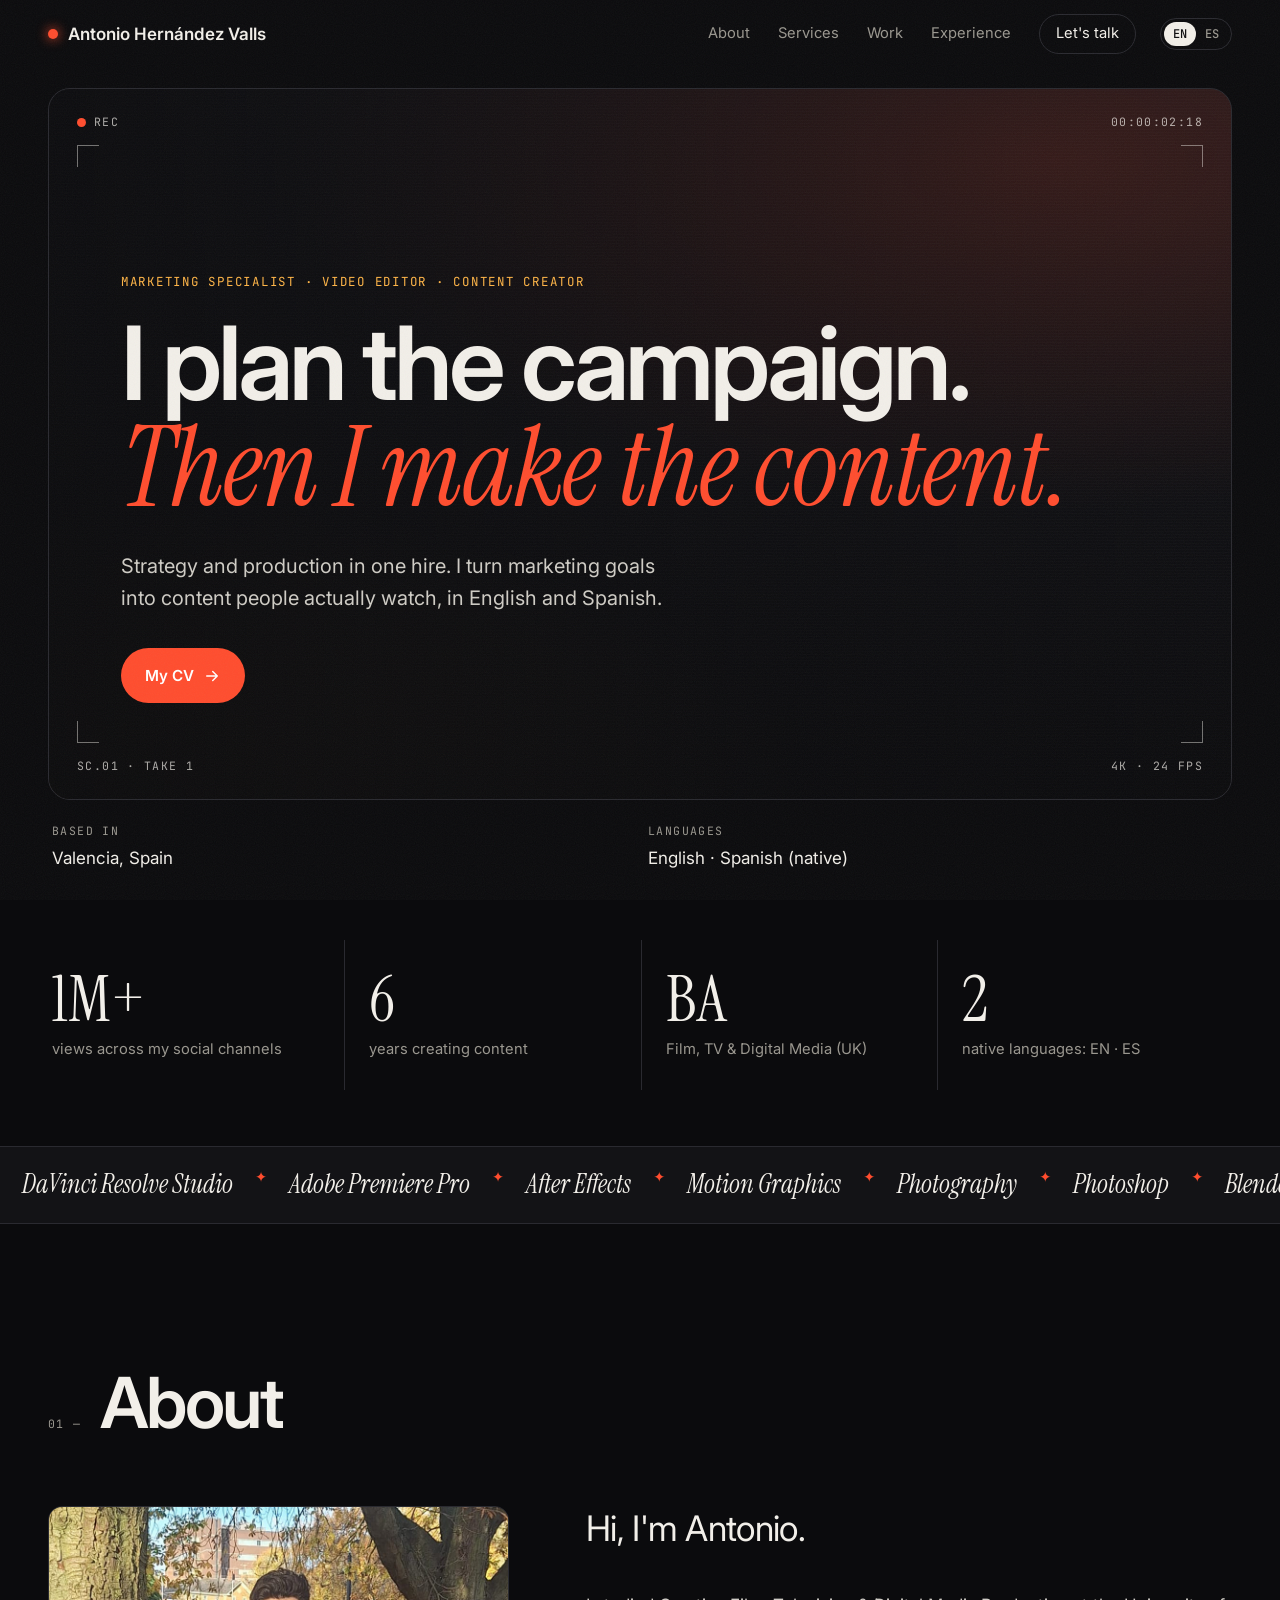
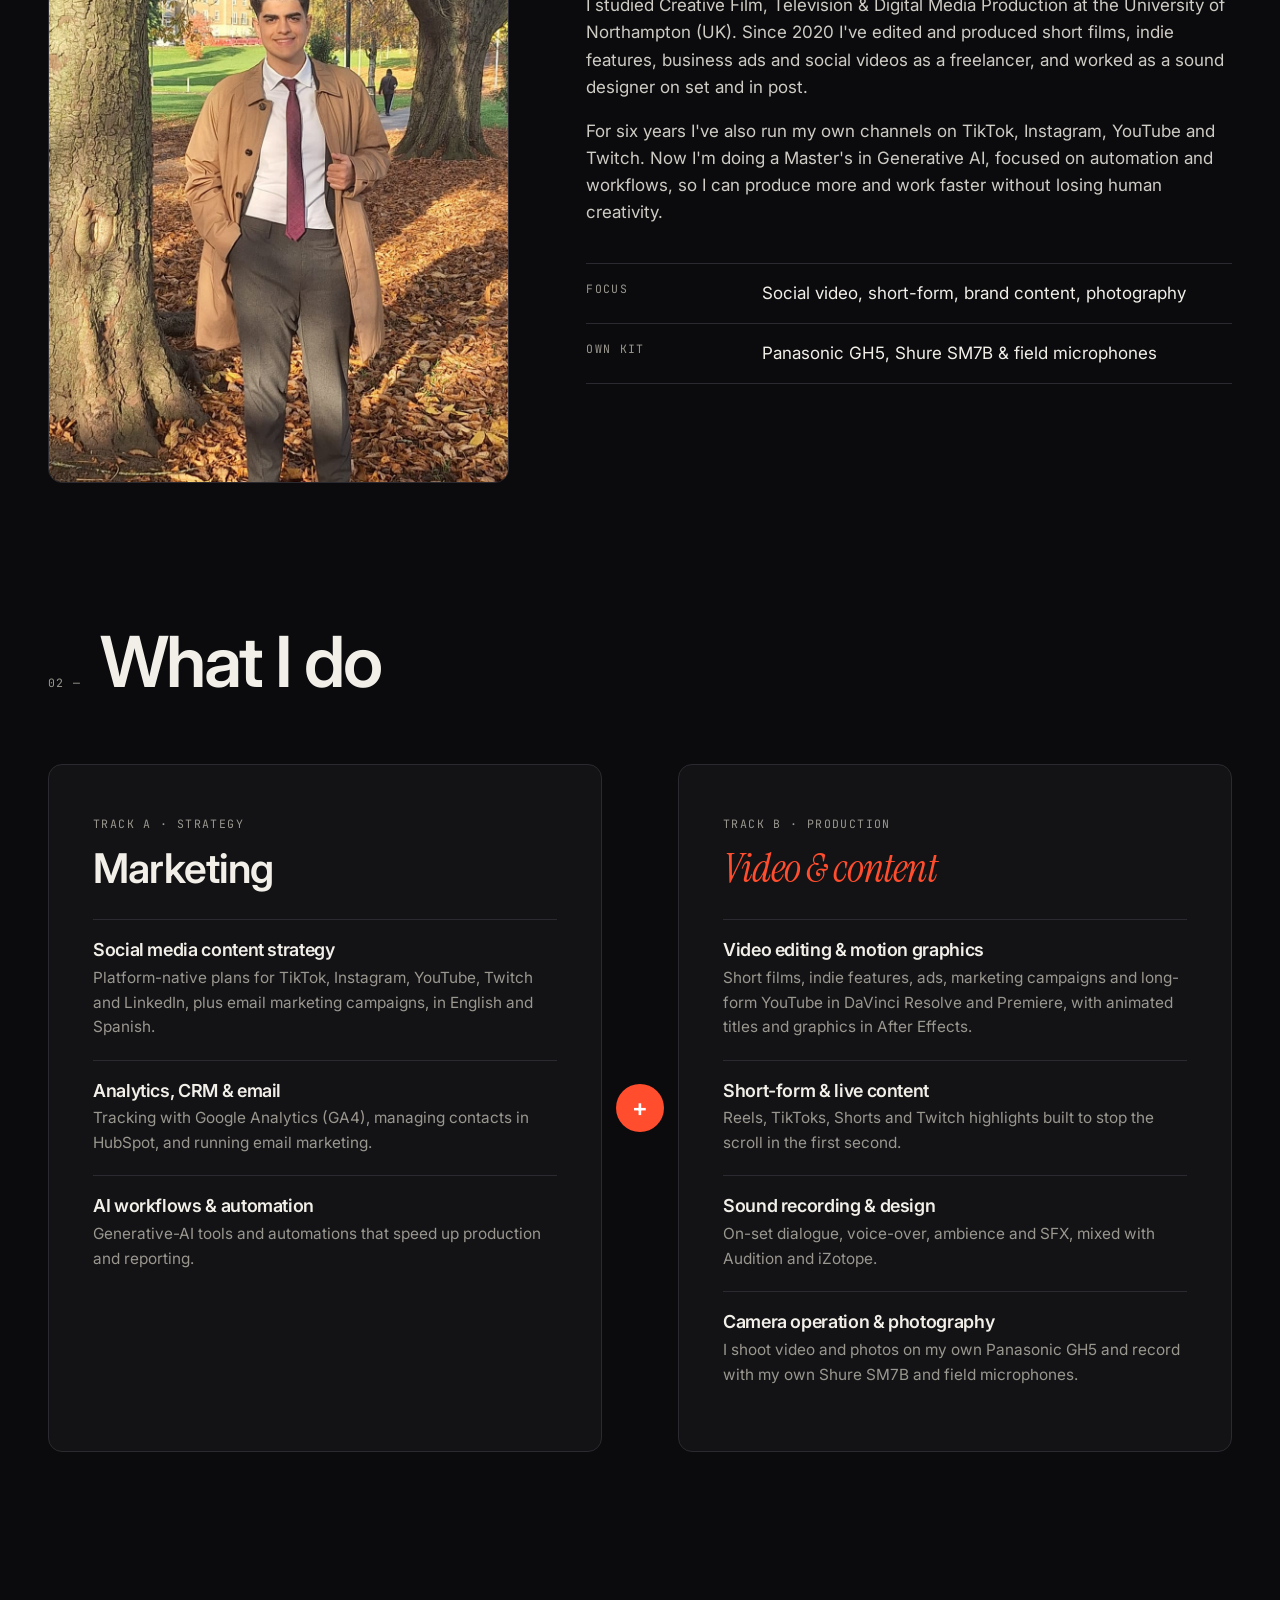
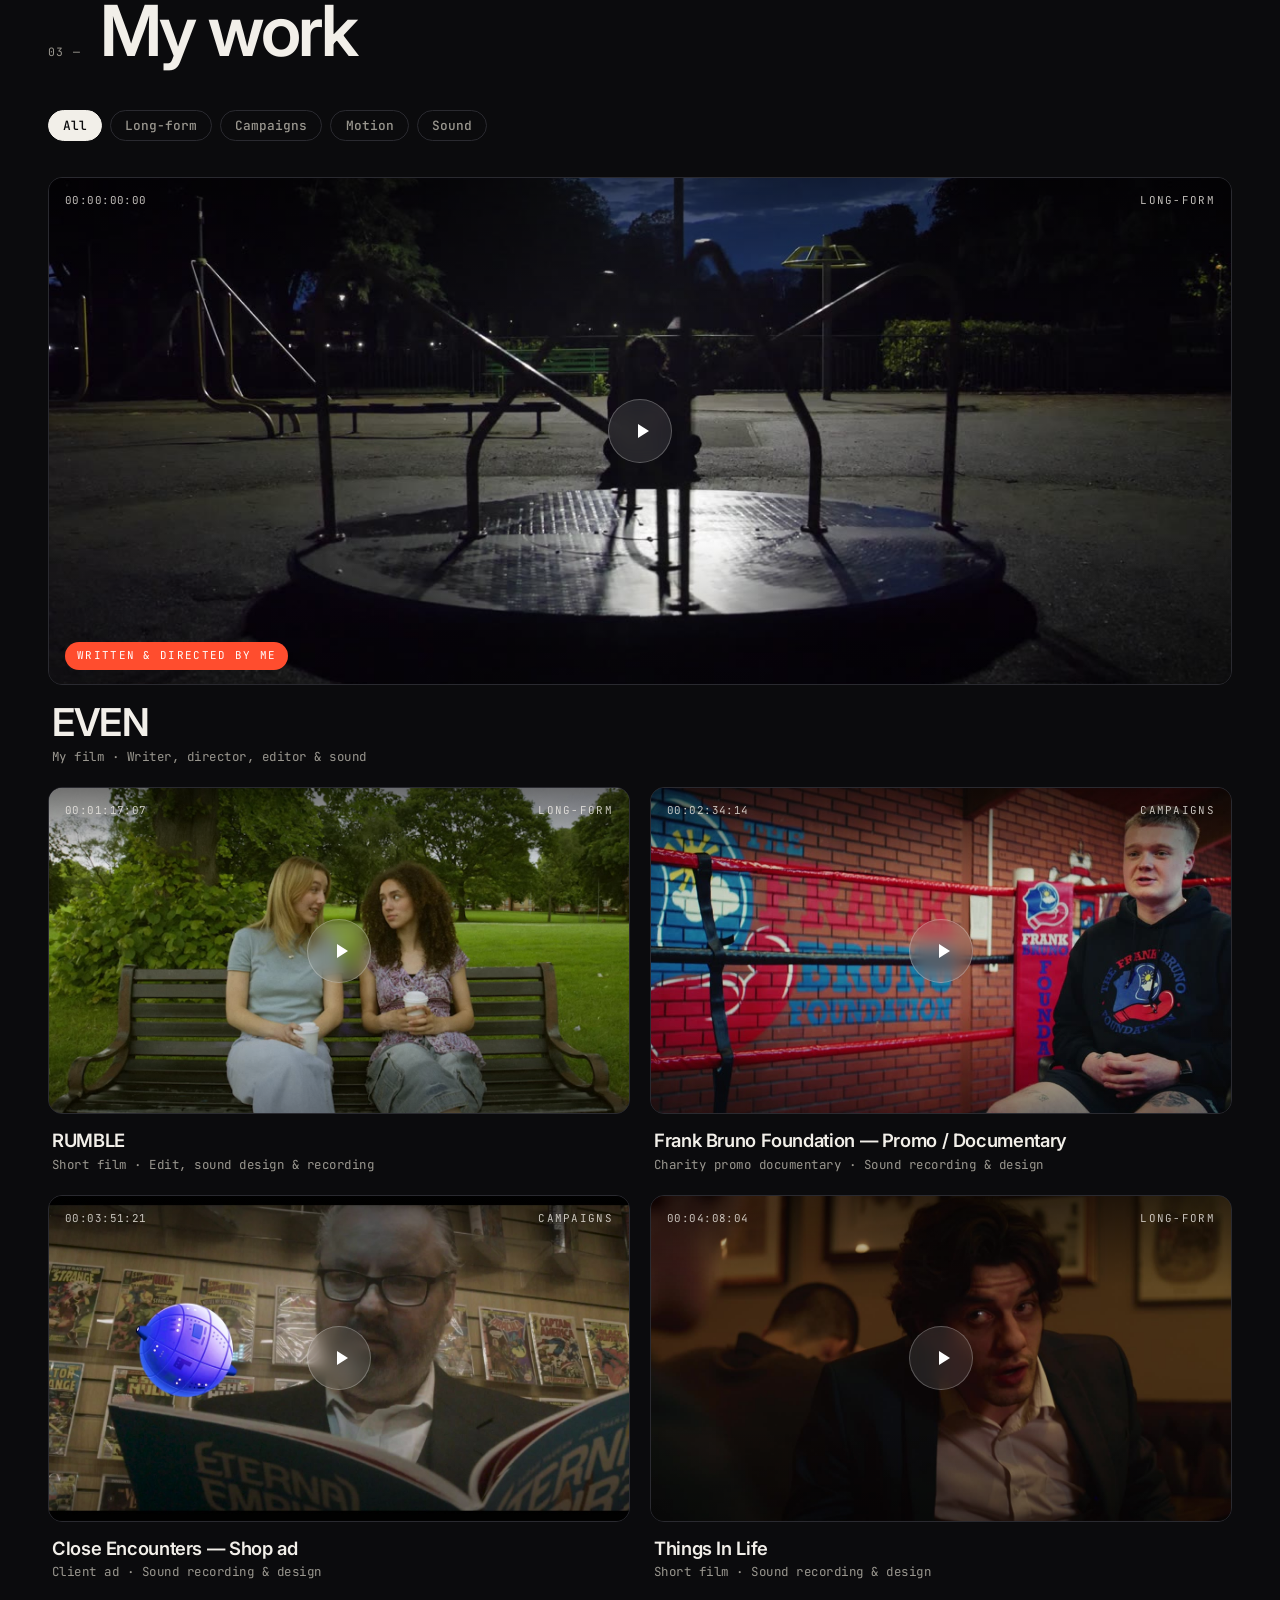
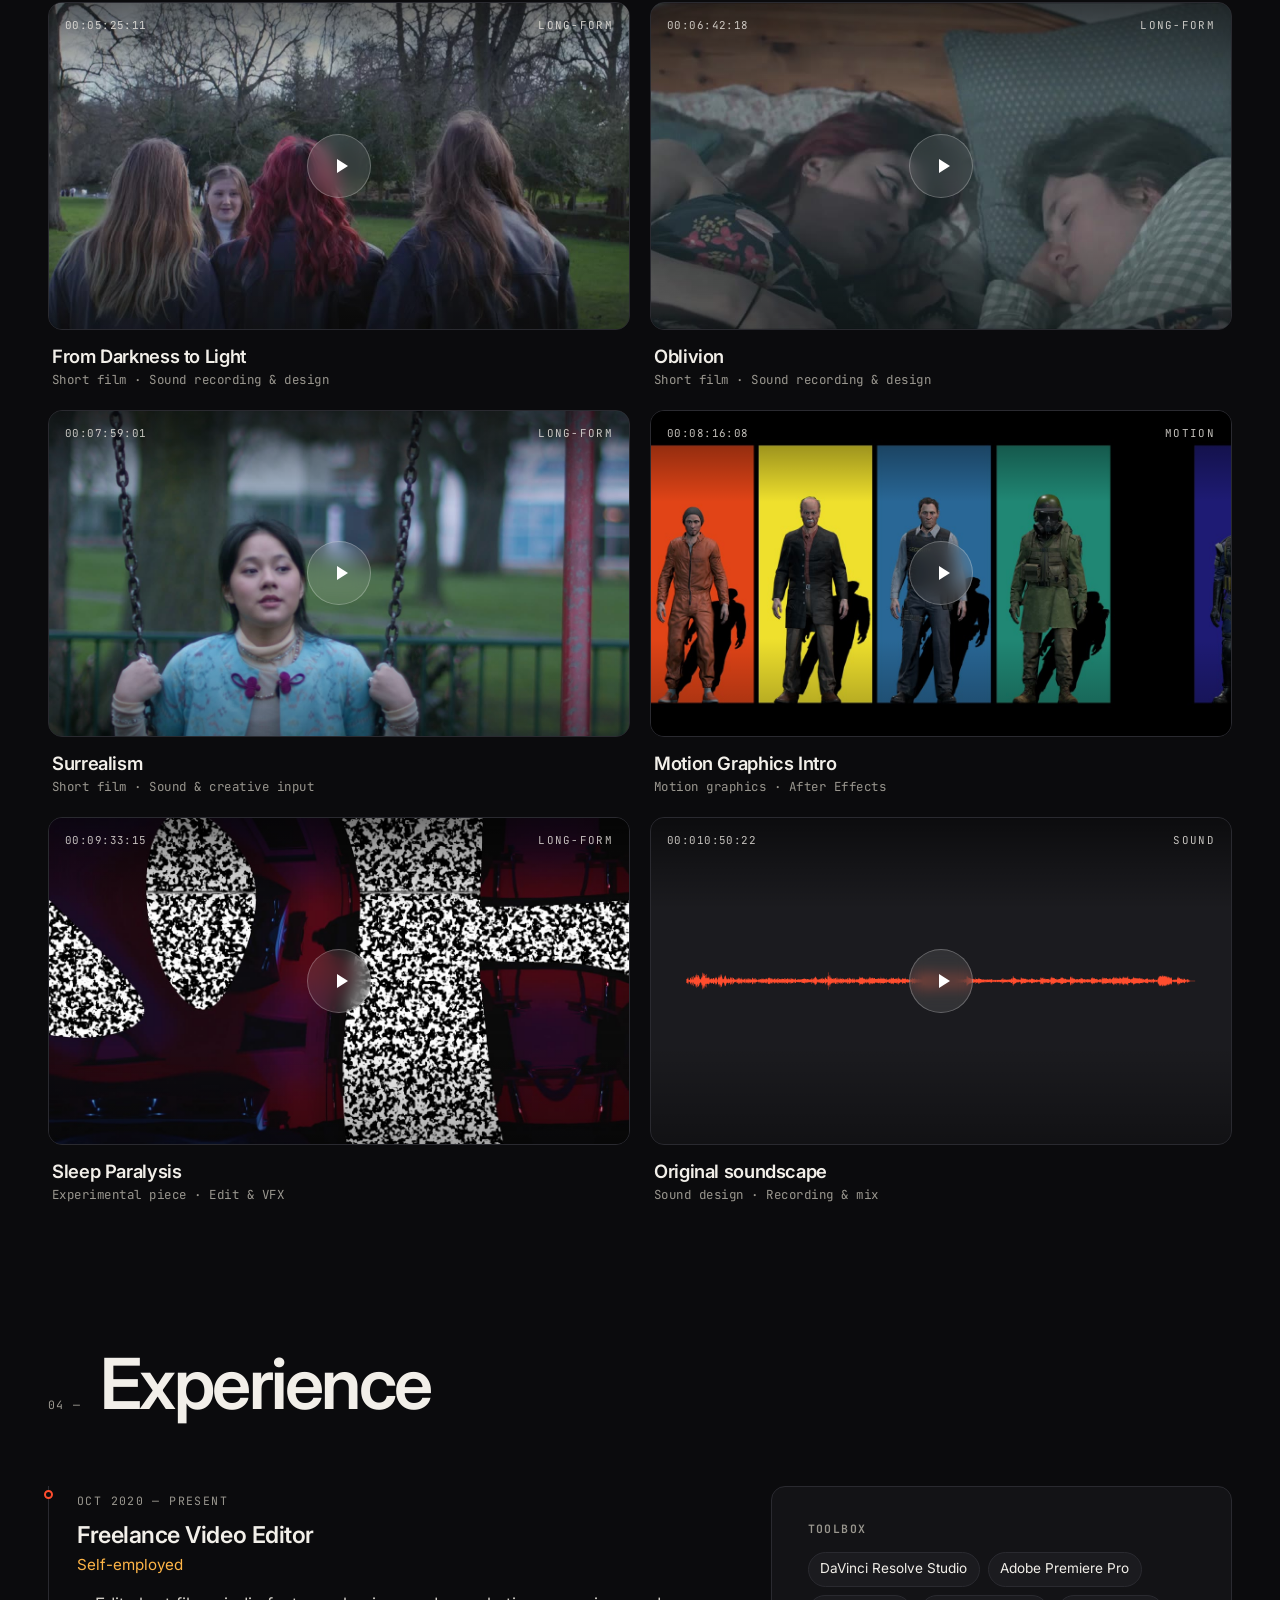
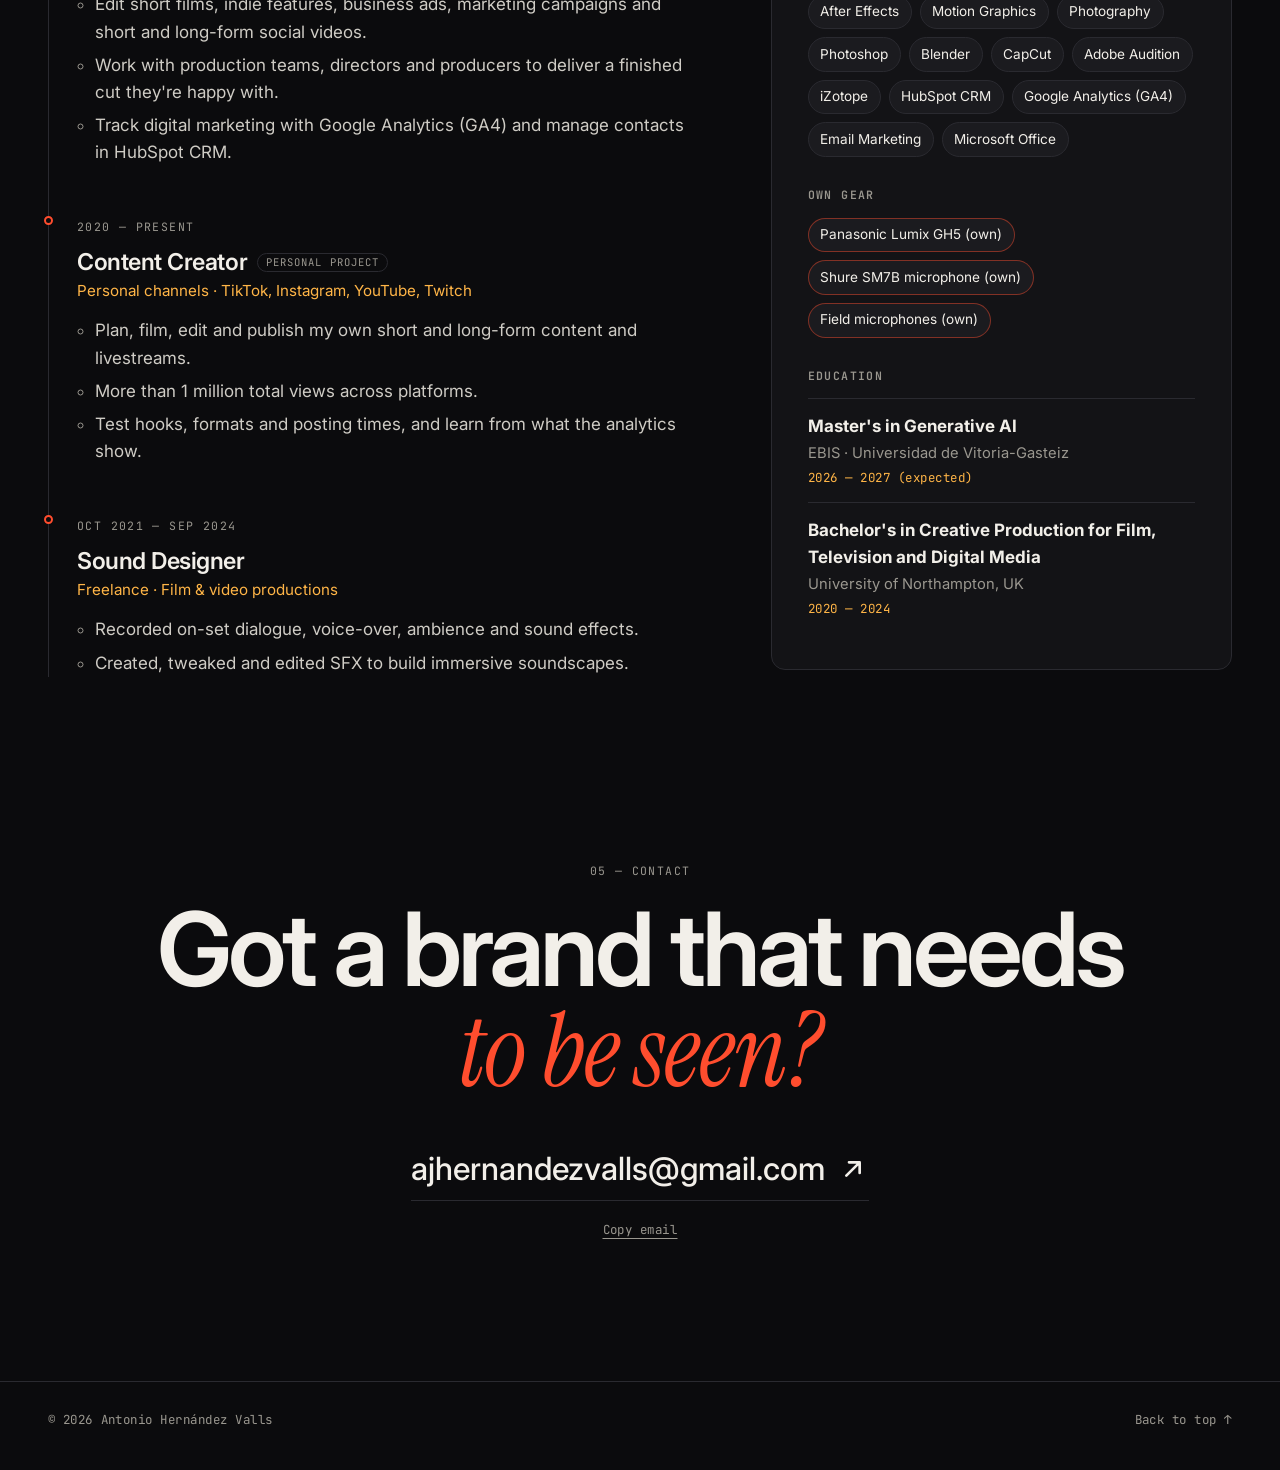
==== index.html @ 8b62f02b "Rename work section heading to My work / Mis trabajos Co-Authored-By: Claude Opus 5.5 <noreply@anthr" ====
<!doctype html>
<html lang="en">
<head>
  <meta charset="utf-8">
  <meta name="viewport" content="width=device-width, initial-scale=1">
  <title>Antonio Hernández Valls · Marketing & Video Editor</title>
  <meta name="description" content="Marketing specialist and video editor. Strategy, editing, photography and content creation in English and Spanish.">
  <meta property="og:title" content="Antonio Hernández Valls · Marketing & Video Editor">
  <meta property="og:description" content="Marketing specialist and video editor. Strategy, editing, photography and content creation in English and Spanish.">
  <meta property="og:type" content="website">
  <meta property="og:url" content="https://aj-marketing.github.io/">
  <meta property="og:image" content="https://aj-marketing.github.io/assets/img/og.jpg">
  <meta property="og:image:width" content="1200">
  <meta property="og:image:height" content="630">
  <meta property="og:site_name" content="Antonio Hernández Valls">
  <meta name="twitter:card" content="summary_large_image">
  <link rel="canonical" href="https://aj-marketing.github.io/">
  <link rel="preconnect" href="https://fonts.googleapis.com">
  <link rel="preconnect" href="https://fonts.gstatic.com" crossorigin>
  <link href="https://fonts.googleapis.com/css2?family=Instrument+Serif:ital@0;1&family=Inter:wght@400;500;600;700&family=JetBrains+Mono:wght@400;500&display=swap" rel="stylesheet">
  <link rel="stylesheet" href="css/style.css?v=27">
  <link rel="icon" href="data:image/svg+xml,<svg xmlns='http://www.w3.org/2000/svg' viewBox='0 0 32 32'><rect width='32' height='32' rx='6' fill='%230b0b0d'/><circle cx='16' cy='16' r='6' fill='%23ff4d2e'/></svg>">
</head>
<body>
  <a class="skip" href="#main" data-i18n="skip">Skip to content</a>

  <!-- NAV -->
  <header class="nav" id="nav">
    <div class="nav__inner">
      <a href="#top" class="brand" aria-label="Home">
        <span class="brand__dot" aria-hidden="true"></span>
        <span class="brand__name" data-config="name">Antonio Hernández Valls</span>
      </a>
      <nav class="nav__links" id="navLinks" aria-label="Main">
        <a href="#about" data-i18n="nav.about">About</a>
        <a href="#services" data-i18n="nav.services">Services</a>
        <a href="#work" data-i18n="nav.work">Work</a>
        <a href="#experience" data-i18n="nav.experience">Experience</a>
        <a href="#contact" class="nav__cta" data-i18n="nav.contact">Let's talk</a>
      </nav>
      <div class="lang" role="group" aria-label="Language">
        <button type="button" data-lang="en" aria-pressed="true">EN</button>
        <button type="button" data-lang="es" aria-pressed="false">ES</button>
      </div>
      <button class="nav__toggle" id="navToggle" aria-expanded="false" aria-controls="navLinks">
        <span></span><span></span><span class="sr" data-i18n="nav.menu">Menu</span>
      </button>
    </div>
  </header>

  <main id="main">
    <!-- HERO -->
    <section class="hero" id="top">
      <div class="hero__frame">
        <video class="hero__bg" id="heroBg" muted loop playsinline preload="none" aria-hidden="true"></video>
        <div class="hud hud--tl"><span class="rec" aria-hidden="true"></span>REC</div>
        <div class="hud hud--tr mono" id="timecode" aria-hidden="true">00:00:00:00</div>
        <div class="hud hud--bl mono" data-i18n="hero.hud">SC.01 · TAKE 1</div>
        <div class="hud hud--br mono">4K · 24 FPS</div>
        <span class="corner c1"></span><span class="corner c2"></span><span class="corner c3"></span><span class="corner c4"></span>

        <div class="hero__content">
          <p class="eyebrow" data-i18n="hero.eyebrow">Marketing specialist · Video editor · Content creator</p>
          <h1 class="hero__title">
            <span class="line" data-i18n="hero.title1">I plan the campaign.</span>
            <span class="line line--serif" data-i18n="hero.title2">Then I make the content.</span>
          </h1>
          <p class="hero__lead" data-i18n="hero.lead">Strategy and production in one hire. I turn marketing goals into content people actually watch, in English and Spanish.</p>
          <div class="hero__actions">
            <button class="btn btn--primary" type="button" id="playReel">
              <svg viewBox="0 0 24 24" aria-hidden="true"><path d="M8 5v14l11-7z"/></svg>
              <span data-i18n="hero.reel">Watch showreel</span>
            </button>
            <a class="btn btn--ghost" id="cvLink" href="cv.html">
              <span data-i18n="hero.cv">My CV</span>
              <svg viewBox="0 0 24 24" aria-hidden="true"><path d="M5 12h14m0 0l-6-6m6 6l-6 6" fill="none" stroke="currentColor" stroke-width="2" stroke-linecap="round" stroke-linejoin="round"/></svg>
            </a>
          </div>
        </div>
      </div>
      <div class="hero__meta">
        <div><span class="mono label" data-i18n="hero.based">Based in</span><span data-config="location">Valencia, Spain</span></div>
        <div><span class="mono label" data-i18n="hero.languages">Languages</span><span data-i18n="hero.languagesVal">English · Spanish</span></div>
      </div>
    </section>

    <!-- STATS -->
    <section class="stats" aria-label="Highlights">
      <div class="stat reveal"><span class="stat__n">1M+</span><span class="stat__l" data-i18n="stats.views">views across my social channels</span></div>
      <div class="stat reveal"><span class="stat__n">6</span><span class="stat__l" data-i18n="stats.years">years creating content</span></div>
      <div class="stat reveal"><span class="stat__n">BA</span><span class="stat__l" data-i18n="stats.degree">Film, TV &amp; Digital Media (UK)</span></div>
      <div class="stat reveal"><span class="stat__n">2</span><span class="stat__l" data-i18n="stats.langs">native languages: EN · ES</span></div>
    </section>

    <!-- TOOLS MARQUEE -->
    <div class="marquee" aria-label="Tools">
      <div class="marquee__track" id="marquee"></div>
    </div>

    <!-- ABOUT -->
    <section class="section about" id="about">
      <div class="section__head">
        <span class="mono label">01 —</span>
        <h2 data-i18n="about.title">About</h2>
      </div>
      <div class="about__grid">
        <figure class="about__photo reveal" id="photo">
          <div class="photo-ph"><span class="mono" data-i18n="about.photo">Your photo here</span></div>
        </figure>
        <div class="about__text reveal">
          <p class="big" data-i18n-html="about.big">Hi, I'm Antonio.</p>
          <p data-i18n="about.p1">I studied Creative Film, Television &amp; Digital Media Production at the University of Northampton (UK). Since 2020 I've edited and produced short films, indie features, business ads and social videos as a freelancer, and worked as a sound designer on set and in post.</p>
          <p data-i18n="about.p2">For six years I've also run my own channels on TikTok, Instagram, YouTube and Twitch. Now I'm doing a Master's in Generative AI, focused on automation and workflows, so I can produce more and work faster without losing human creativity.</p>
          <ul class="facts">
            <li><span class="mono label" data-i18n="about.f1">Focus</span><span data-i18n="about.f1v">Social video, short-form, brand content, photography</span></li>
            <li><span class="mono label" data-i18n="about.f4">Own kit</span><span data-i18n="about.f4v">Panasonic GH5, Shure SM7B &amp; field microphones</span></li>
          </ul>
        </div>
      </div>
    </section>

    <!-- SERVICES -->
    <section class="section services" id="services">
      <div class="section__head">
        <span class="mono label">02 —</span>
        <h2 data-i18n="services.title">What I do</h2>
      </div>
      <div class="tracks">
        <div class="track reveal">
          <div class="track__head">
            <span class="mono label" data-i18n="services.t1label">Track A · Strategy</span>
            <h3 data-i18n="services.t1">Marketing</h3>
          </div>
          <ul class="svc">
            <li><h4 data-i18n="services.s1">Social media content strategy</h4><p data-i18n="services.s1d">Platform-native plans for TikTok, Instagram, YouTube, Twitch and LinkedIn, plus email marketing campaigns, in English and Spanish.</p></li>
            <li><h4 data-i18n="services.s2">Analytics, CRM & email</h4><p data-i18n="services.s2d">Tracking with Google Analytics (GA4), managing contacts in HubSpot, and running email marketing.</p></li>
            <li><h4 data-i18n="services.s3">AI workflows & automation</h4><p data-i18n="services.s3d">Generative-AI tools and automations that speed up production and reporting.</p></li>
          </ul>
        </div>
        <div class="track__join" aria-hidden="true"><span>+</span></div>
        <div class="track reveal">
          <div class="track__head">
            <span class="mono label" data-i18n="services.t2label">Track B · Production</span>
            <h3 data-i18n="services.t2">Video & content</h3>
          </div>
          <ul class="svc">
            <li><h4 data-i18n="services.s4">Video editing & motion graphics</h4><p data-i18n="services.s4d">Short films, indie features, ads, marketing campaigns and long-form YouTube in DaVinci Resolve and Premiere, with animated titles and graphics in After Effects.</p></li>
            <li><h4 data-i18n="services.s5">Short-form & live content</h4><p data-i18n="services.s5d">Reels, TikToks, Shorts and Twitch highlights built to stop the scroll in the first second.</p></li>
            <li><h4 data-i18n="services.s6">Sound recording & design</h4><p data-i18n="services.s6d">On-set dialogue, voice-over, ambience and SFX, mixed with Audition and iZotope.</p></li>
            <li><h4 data-i18n="services.s7">Camera operation & photography</h4><p data-i18n="services.s7d">I shoot video and photos on my own Panasonic GH5 and record with my own Shure SM7B and field microphones.</p></li>
          </ul>
        </div>
      </div>
    </section>

    <!-- WORK -->
    <section class="section work" id="work">
      <div class="section__head">
        <span class="mono label">03 —</span>
        <h2 data-i18n="work.title">My work</h2>
      </div>
      <div class="filters" role="tablist" aria-label="Filter work">
        <button role="tab" aria-selected="true" data-filter="all" data-i18n="work.all">All</button>
        <button role="tab" aria-selected="false" data-filter="long" data-i18n="work.long">Long-form</button>
        <button role="tab" aria-selected="false" data-filter="short" data-i18n="work.short">Short-form</button>
        <button role="tab" aria-selected="false" data-filter="campaign" data-i18n="work.campaign">Campaigns</button>
        <button role="tab" aria-selected="false" data-filter="motion" data-i18n="work.motion">Motion</button>
        <button role="tab" aria-selected="false" data-filter="sound" data-i18n="work.sound">Sound</button>
      </div>
      <div class="grid" id="workGrid"></div>
    </section>

    <!-- EXPERIENCE -->
    <section class="section experience" id="experience">
      <div class="section__head">
        <span class="mono label">04 —</span>
        <h2 data-i18n="exp.title">Experience</h2>
      </div>
      <div class="exp__grid">
        <ol class="timeline" id="timeline"></ol>
        <aside class="toolbox reveal">
          <h3 class="mono label" data-i18n="exp.tools">Toolbox</h3>
          <div class="chips" id="tools"></div>
          <h3 class="mono label" data-i18n="exp.gear">Gear</h3>
          <div class="chips chips--gear" id="gear"></div>
          <h3 class="mono label" data-i18n="exp.education">Education</h3>
          <ul class="edu" id="education"></ul>
        </aside>
      </div>
    </section>

    <!-- CONTACT -->
    <section class="contact" id="contact">
      <p class="mono label" data-i18n="contact.label">05 — Contact</p>
      <h2 class="contact__title">
        <span data-i18n="contact.title1">Got a brand that needs</span>
        <span class="line--serif" data-i18n="contact.title2">to be seen?</span>
      </h2>
      <a class="contact__mail" id="mailLink" href="#"><span data-config="email">ajhernandezvalls@gmail.com</span>
        <svg viewBox="0 0 24 24" aria-hidden="true"><path d="M7 17L17 7M9 7h8v8" fill="none" stroke="currentColor" stroke-width="2" stroke-linecap="round" stroke-linejoin="round"/></svg>
      </a>
      <button class="copy mono" type="button" id="copyMail" data-i18n="contact.copy">Copy email</button>
      <ul class="socials" id="socials"></ul>
    </section>
  </main>

  <footer class="footer">
    <span class="mono">© <span id="year"></span> <span data-config="name">Antonio Hernández Valls</span></span>
    <a class="mono" href="#top" data-i18n="footer.top">Back to top ↑</a>
  </footer>

  <!-- VIDEO MODAL -->
  <dialog class="modal" id="modal">
    <div class="modal__inner">
      <button class="modal__close" type="button" id="modalClose" aria-label="Close">✕</button>
      <div class="modal__player" id="modalPlayer"></div>
      <div class="modal__info" id="modalInfo"></div>
    </div>
  </dialog>

  <script src="js/config.js?v=27"></script>
  <script src="js/i18n.js?v=27"></script>
  <script src="js/main.js?v=27"></script>
</body>
</html>
---- css/style.css ----
/* ==========================================================================
   Cinematic dark portfolio
   ========================================================================== */
:root {
  --bg: #0b0b0d;
  --bg-2: #131316;
  --bg-3: #1b1b1f;
  --line: #2a2a30;
  --text: #f2efe9;
  --muted: #9a978f;
  --accent: #ff4d2e;      /* REC red */
  --accent-2: #ffb547;    /* tungsten */
  --radius: 14px;
  --gutter: clamp(16px, 4vw, 48px);
  --max: 1280px;
  --serif: "Instrument Serif", Georgia, serif;
  --sans: "Inter", system-ui, -apple-system, Segoe UI, sans-serif;
  --mono: "JetBrains Mono", ui-monospace, Consolas, monospace;
  color-scheme: dark;
}

*, *::before, *::after { box-sizing: border-box; }
html { scroll-behavior: smooth; scroll-padding-top: 80px; }
body {
  margin: 0;
  background: var(--bg);
  color: var(--text);
  font: 400 17px/1.6 var(--sans);
  -webkit-font-smoothing: antialiased;
  overflow-x: hidden;
}
/* film grain */
body::after {
  content: ""; position: fixed; inset: 0; pointer-events: none; z-index: 100; opacity: .05;
  background-image: url("data:image/svg+xml,%3Csvg xmlns='http://www.w3.org/2000/svg' width='160' height='160'%3E%3Cfilter id='n'%3E%3CfeTurbulence type='fractalNoise' baseFrequency='.9' numOctaves='3' stitchTiles='stitch'/%3E%3C/filter%3E%3Crect width='100%25' height='100%25' filter='url(%23n)'/%3E%3C/svg%3E");
}
img, video { max-width: 100%; display: block; }
a { color: inherit; }
button { font: inherit; color: inherit; cursor: pointer; }
h1, h2, h3, h4 { margin: 0; font-weight: 600; line-height: 1.1; letter-spacing: -.02em; }
p { margin: 0 0 1em; }
::selection { background: var(--accent); color: #fff; }
:focus-visible { outline: 2px solid var(--accent-2); outline-offset: 3px; border-radius: 4px; }

.mono { font-family: var(--mono); font-size: .78rem; letter-spacing: .04em; }
.label { color: var(--muted); text-transform: uppercase; font-family: var(--mono); font-size: .72rem; letter-spacing: .12em; }
.sr { position: absolute; width: 1px; height: 1px; overflow: hidden; clip: rect(0 0 0 0); }
.skip { position: absolute; left: -999px; top: 8px; z-index: 200; background: var(--accent); color: #fff; padding: 8px 14px; border-radius: 8px; }
.skip:focus { left: 8px; }
.line--serif { font-family: var(--serif); font-style: italic; font-weight: 400; letter-spacing: -.01em; }

/* ---------- buttons ---------- */
.btn {
  display: inline-flex; align-items: center; gap: .6em;
  padding: .95em 1.5em; border-radius: 999px; border: 1px solid transparent;
  font-weight: 600; font-size: .95rem; text-decoration: none;
  transition: transform .2s, background .2s, border-color .2s, color .2s;
}
.btn svg { width: 18px; height: 18px; fill: currentColor; }
.btn--primary { background: var(--accent); color: #fff; }
.btn--primary:hover { background: #ff6a4f; transform: translateY(-2px); }
.btn--ghost { border-color: var(--line); background: rgba(255,255,255,.02); }
.btn--ghost:hover { border-color: var(--text); transform: translateY(-2px); }
.btn[hidden], button.btn[hidden] { display: none; }

/* ---------- nav ---------- */
.nav {
  position: fixed; inset: 0 0 auto; z-index: 50;
  transition: background .3s, border-color .3s, backdrop-filter .3s;
  border-bottom: 1px solid transparent;
}
.nav.is-scrolled, .nav.is-open {
  background: rgba(11,11,13,.78); backdrop-filter: blur(14px); -webkit-backdrop-filter: blur(14px);
  border-bottom-color: var(--line);
}
.nav__inner {
  max-width: var(--max); margin: 0 auto; padding: 14px var(--gutter);
  display: flex; align-items: center; gap: 24px;
}
.brand { display: flex; align-items: center; gap: 10px; text-decoration: none; font-weight: 600; margin-right: auto; white-space: nowrap; }
.brand__dot { width: 10px; height: 10px; border-radius: 50%; background: var(--accent); box-shadow: 0 0 12px var(--accent); }
.nav__links { display: flex; align-items: center; gap: 28px; }
.nav__links a { text-decoration: none; color: var(--muted); font-size: .92rem; transition: color .2s; }
.nav__links a:hover { color: var(--text); }
.nav__links .nav__cta { color: var(--text); border: 1px solid var(--line); padding: .5em 1.1em; border-radius: 999px; }
.nav__links .nav__cta:hover { border-color: var(--accent); }
.lang { display: flex; border: 1px solid var(--line); border-radius: 999px; padding: 3px; }
.lang button {
  background: none; border: 0; padding: .35em .75em; border-radius: 999px;
  font: 500 .75rem var(--mono); color: var(--muted); transition: background .2s, color .2s;
}
.lang button[aria-pressed="true"] { background: var(--text); color: var(--bg); }
.nav__toggle { display: none; background: none; border: 0; width: 40px; height: 40px; position: relative; }
.nav__toggle span:not(.sr) { position: absolute; left: 10px; right: 10px; height: 2px; background: var(--text); transition: transform .3s; }
.nav__toggle span:nth-child(1) { top: 15px; }
.nav__toggle span:nth-child(2) { top: 23px; }
.nav.is-open .nav__toggle span:nth-child(1) { transform: translateY(4px) rotate(45deg); }
.nav.is-open .nav__toggle span:nth-child(2) { transform: translateY(-4px) rotate(-45deg); }

/* ---------- hero ---------- */
.hero { min-height: 100svh; padding: 88px var(--gutter) 28px; display: flex; flex-direction: column; max-width: var(--max); margin: 0 auto; }
.hero__frame {
  position: relative; flex: 1; display: flex; align-items: flex-end;
  border-radius: 22px; overflow: hidden; padding: clamp(28px, 6vw, 72px);
  background:
    radial-gradient(120% 90% at 85% 10%, rgba(255,77,46,.22), transparent 55%),
    radial-gradient(90% 70% at 10% 100%, rgba(255,181,71,.12), transparent 60%),
    linear-gradient(180deg, #15151a, #0d0d10);
  border: 1px solid var(--line);
  min-height: 560px;
}
/* letterbox lines */
.hero__frame::before {
  content: ""; position: absolute; inset: 0; pointer-events: none;
  background: repeating-linear-gradient(0deg, rgba(255,255,255,.018) 0 1px, transparent 1px 3px);
}
.hud { position: absolute; font-family: var(--mono); font-size: .72rem; letter-spacing: .12em; color: rgba(242,239,233,.7); display: flex; align-items: center; gap: 8px; }
.hud--tl { top: 24px; left: 28px; }
.hud--tr { top: 24px; right: 28px; font-variant-numeric: tabular-nums; }
.hud--bl { bottom: 24px; left: 28px; display: none; }
.hud--br { bottom: 24px; right: 28px; }
.rec { width: 9px; height: 9px; border-radius: 50%; background: var(--accent); animation: blink 1.2s steps(2, start) infinite; display: inline-block; }
@keyframes blink { to { visibility: hidden; } }
.corner { position: absolute; width: 22px; height: 22px; border-color: rgba(242,239,233,.45); border-style: solid; border-width: 0; }
.c1 { top: 56px; left: 28px; border-top-width: 1.5px; border-left-width: 1.5px; }
.c2 { top: 56px; right: 28px; border-top-width: 1.5px; border-right-width: 1.5px; }
.c3 { bottom: 56px; left: 28px; border-bottom-width: 1.5px; border-left-width: 1.5px; }
.c4 { bottom: 56px; right: 28px; border-bottom-width: 1.5px; border-right-width: 1.5px; }

.hero__bg { position: absolute; inset: 0; width: 100%; height: 100%; object-fit: cover; opacity: 0; transition: opacity 1.2s; }
.hero__bg.is-on { opacity: .42; }
.hero__frame::after {
  content: ""; position: absolute; inset: 0; pointer-events: none;
  background: linear-gradient(90deg, rgba(11,11,13,.85) 0%, rgba(11,11,13,.45) 60%, rgba(11,11,13,.25)), linear-gradient(0deg, rgba(11,11,13,.7), transparent 50%);
}
.hud, .corner { z-index: 2; }
.hero__content { z-index: 2; }
.hero__content { position: relative; max-width: 980px; padding-bottom: 24px; }
.eyebrow { font-family: var(--mono); font-size: .78rem; letter-spacing: .14em; text-transform: uppercase; color: var(--accent-2); margin-bottom: 22px; }
.hero__title { font-size: clamp(2.6rem, 8vw, 7.2rem); line-height: .98; letter-spacing: -.04em; font-weight: 600; margin-bottom: 28px; }
.hero__title .line { display: block; }
.hero__title .line--serif { color: var(--accent); font-size: 1.08em; }
.hero__lead { font-size: clamp(1.05rem, 1.6vw, 1.25rem); color: #cfccc5; max-width: 560px; margin-bottom: 34px; }
.hero__actions { display: flex; flex-wrap: wrap; gap: 12px; }
.hero__meta { display: grid; grid-template-columns: repeat(2, 1fr); gap: 16px; padding: 22px 4px 0; }
.hero__meta > div { display: flex; flex-direction: column; gap: 4px; }
.status { display: inline-flex; align-items: center; gap: 8px; }
.status i { width: 8px; height: 8px; border-radius: 50%; background: #4ade80; box-shadow: 0 0 10px #4ade80; }

/* ---------- stats ---------- */
.stats {
  max-width: var(--max); margin: 40px auto 0; padding: 0 var(--gutter);
  display: grid; grid-template-columns: repeat(4, 1fr); gap: 1px;
}
.stat { padding: 28px 24px; border-left: 1px solid var(--line); display: flex; flex-direction: column; gap: 6px; }
.stat:first-child { border-left: 0; padding-left: 4px; }
.stat__n { font-family: var(--serif); font-size: clamp(2.6rem, 5vw, 4rem); line-height: 1; color: var(--text); }
.stat__l { color: var(--muted); font-size: .92rem; }

/* ---------- marquee ---------- */
.marquee { margin-top: 56px; border-block: 1px solid var(--line); overflow: hidden; padding: 18px 0; background: var(--bg-2); }
.marquee__track { display: flex; width: max-content; animation: scroll 40s linear infinite; }
.marquee__track span, .marquee__track .dup { display: flex; align-items: center; white-space: nowrap; }
.marquee__track span { font-family: var(--serif); font-style: italic; font-size: 1.6rem; padding: 0 22px; }
.marquee__track .dup { padding: 0; }
.marquee__track .dup span { padding: 0 22px; }
.marquee__track i { color: var(--accent); font-style: normal; font-size: .9rem; }
@keyframes scroll { to { transform: translateX(-50%); } }

/* ---------- sections ---------- */
.section { max-width: var(--max); margin: 0 auto; padding: clamp(80px, 12vw, 140px) var(--gutter) 0; }
.section__head { display: flex; align-items: baseline; gap: 18px; margin-bottom: clamp(36px, 6vw, 64px); }
.section__head h2 { font-size: clamp(2.2rem, 5.5vw, 4.4rem); letter-spacing: -.035em; }

/* about */
.about__grid { display: grid; grid-template-columns: 5fr 7fr; gap: clamp(32px, 6vw, 80px); align-items: start; }
.about__photo { margin: 0; aspect-ratio: 4 / 5; border-radius: var(--radius); overflow: hidden; border: 1px solid var(--line); position: sticky; top: 100px; }
.about__photo img { width: 100%; height: 100%; object-fit: cover; }
.photo-ph {
  width: 100%; height: 100%; display: grid; place-items: center; color: var(--muted);
  background:
    repeating-linear-gradient(45deg, transparent 0 14px, rgba(255,255,255,.025) 14px 15px),
    radial-gradient(circle at 50% 38%, #26262c 0 22%, transparent 23%),
    radial-gradient(ellipse at 50% 95%, #26262c 0 38%, transparent 39%),
    var(--bg-2);
}
.big { font-size: clamp(1.5rem, 2.8vw, 2.2rem); line-height: 1.25; letter-spacing: -.02em; margin-bottom: 1.2em; }
.big em { font-family: var(--serif); color: var(--accent-2); font-size: 1.1em; }
.about__text > p:not(.big) { color: #cfccc5; max-width: 62ch; }
.facts { list-style: none; margin: 36px 0 0; padding: 0; border-top: 1px solid var(--line); }
.facts li { display: grid; grid-template-columns: 160px 1fr; gap: 16px; padding: 16px 0; border-bottom: 1px solid var(--line); }

/* services */
.tracks { display: grid; grid-template-columns: 1fr auto 1fr; gap: 0; align-items: stretch; }
.track { background: var(--bg-2); border: 1px solid var(--line); border-radius: var(--radius); padding: clamp(24px, 4vw, 44px); }
.track__head { margin-bottom: 28px; }
.track__head h3 { font-size: clamp(1.8rem, 3.2vw, 2.6rem); margin-top: 10px; }
.track:last-child .track__head h3 { font-family: var(--serif); font-style: italic; font-weight: 400; color: var(--accent); }
.track__join { display: grid; place-items: center; padding: 0 14px; }
.track__join span { width: 48px; height: 48px; border-radius: 50%; display: grid; place-items: center; background: var(--accent); color: #fff; font-size: 1.5rem; font-weight: 600; }
.svc { list-style: none; padding: 0; margin: 0; }
.svc li { padding: 20px 0; border-top: 1px solid var(--line); }
.svc h4 { font-size: 1.12rem; margin-bottom: 6px; }
.svc p { color: var(--muted); margin: 0; font-size: .96rem; }

/* work */
.filters { display: flex; flex-wrap: wrap; gap: 8px; margin: -24px 0 36px; }
.filters button {
  background: none; border: 1px solid var(--line); border-radius: 999px; padding: .5em 1.1em;
  font: 500 .8rem var(--mono); color: var(--muted); transition: all .2s;
}
.filters button:hover { color: var(--text); border-color: var(--muted); }
.filters button[aria-selected="true"] { background: var(--text); color: var(--bg); border-color: var(--text); }
.grid { display: grid; grid-template-columns: repeat(12, 1fr); gap: 20px; grid-auto-flow: dense; }
.card { grid-column: span 6; }
.card--short { grid-column: span 3; }
.card--campaign { grid-column: span 6; }
.card--sound, .card--motion { grid-column: span 6; }
.card--featured { grid-column: span 12; }
.card--featured .card__media { aspect-ratio: 21 / 9; }
.card--featured .card__body h3 { font-size: clamp(1.6rem, 3vw, 2.4rem); }
.card__badge { position: absolute; bottom: 14px; left: 16px; z-index: 1; font-size: .68rem; text-transform: uppercase; letter-spacing: .12em; background: var(--accent); color: #fff; padding: 5px 12px; border-radius: 999px; }
.card__media--sound { background: #0d0d10; }
.card__media--sound img { object-fit: contain; padding: 12% 6%; }
.card__media {
  position: relative; display: block; width: 100%; padding: 0; border: 1px solid var(--line);
  border-radius: var(--radius); overflow: hidden; background: var(--bg-3); aspect-ratio: 16 / 9;
}
.card--short .card__media { aspect-ratio: 9 / 16; }
.card__media img, .card__media .ph, .card__media video { position: absolute; inset: 0; width: 100%; height: 100%; object-fit: cover; transition: transform .6s cubic-bezier(.2,.7,.2,1); }
.card__media:hover img, .card__media:hover .ph, .card__media:hover video { transform: scale(1.04); }
.ph--0 { background: radial-gradient(circle at 30% 30%, rgba(255,77,46,.45), transparent 60%), linear-gradient(135deg, #1f1a1a, #0f0f12); }
.ph--1 { background: radial-gradient(circle at 70% 25%, rgba(255,181,71,.4), transparent 55%), linear-gradient(160deg, #1e1b16, #0e0e10); }
.ph--2 { background: radial-gradient(circle at 50% 80%, rgba(120,140,255,.32), transparent 60%), linear-gradient(200deg, #16161f, #0d0d10); }
.ph--3 { background: radial-gradient(circle at 20% 75%, rgba(74,222,128,.25), transparent 55%), linear-gradient(120deg, #141a17, #0d0d10); }
.card__media::after { content: ""; position: absolute; inset: 0; background: linear-gradient(180deg, rgba(0,0,0,.55), transparent 28%, transparent 70%, rgba(0,0,0,.35)); pointer-events: none; }
.card__tc, .card__type { position: absolute; z-index: 1; color: rgba(242,239,233,.8); font-size: .68rem; }
.card__tc { top: 14px; left: 16px; }
.card--short .card__tc { display: none; }
.card__type { top: 14px; right: 16px; text-transform: uppercase; letter-spacing: .12em; }
.card__soon { position: absolute; bottom: 14px; left: 16px; z-index: 1; font-size: .68rem; text-transform: uppercase; letter-spacing: .12em; background: rgba(0,0,0,.5); padding: 4px 10px; border-radius: 999px; border: 1px solid rgba(255,255,255,.15); }
.card__play {
  position: absolute; left: 50%; top: 50%; translate: -50% -50%; z-index: 1;
  width: 64px; height: 64px; border-radius: 50%; display: grid; place-items: center;
  background: rgba(255,255,255,.1); backdrop-filter: blur(8px); -webkit-backdrop-filter: blur(8px);
  border: 1px solid rgba(255,255,255,.25); transition: background .25s, transform .25s;
}
.card__play svg { width: 24px; height: 24px; fill: #fff; margin-left: 3px; }
.card__media:hover .card__play { background: var(--accent); border-color: var(--accent); transform: scale(1.08); }
.card__body { padding: 16px 4px 0; }
.card__body h3 { font-size: 1.15rem; margin-bottom: 4px; }
.card__meta { color: var(--muted); margin: 0; }
.empty { grid-column: 1 / -1; color: var(--muted); }

/* process */
.steps { list-style: none; padding: 0; margin: 0; display: grid; grid-template-columns: repeat(4, 1fr); border-top: 1px solid var(--line); }
.steps li { padding: 28px 24px 0 0; position: relative; }
.steps li::before { content: ""; position: absolute; top: -5px; left: 0; width: 9px; height: 9px; border-radius: 50%; background: var(--accent); }
.step__n { color: var(--accent); display: block; margin-bottom: 18px; }
.steps h3 { font-size: 1.5rem; margin-bottom: 10px; }
.steps p { color: var(--muted); font-size: .96rem; }

/* experience */
.exp__grid { display: grid; grid-template-columns: 7fr 5fr; gap: clamp(32px, 6vw, 80px); align-items: start; }
.timeline { list-style: none; margin: 0; padding: 0; }
.timeline > li { padding: 0 0 40px 28px; border-left: 1px solid var(--line); position: relative; }
.timeline > li::before { content: ""; position: absolute; left: -5px; top: 4px; width: 9px; height: 9px; border-radius: 50%; background: var(--bg); border: 2px solid var(--accent); }
.timeline > li:last-child { padding-bottom: 0; }
.timeline h3 { font-size: 1.45rem; margin: 10px 0 4px; display: flex; flex-wrap: wrap; align-items: center; gap: 10px; }
.timeline .org { color: var(--accent-2); margin-bottom: 14px; font-size: .95rem; }
.timeline ul { margin: 0; padding-left: 18px; color: #cfccc5; }
.timeline ul li { margin-bottom: 6px; }
.timeline ul li::marker { color: var(--muted); }
.tag { font-size: .66rem; text-transform: uppercase; letter-spacing: .1em; color: var(--muted); border: 1px solid var(--line); padding: 3px 8px; border-radius: 999px; font-weight: 400; }
.toolbox { background: var(--bg-2); border: 1px solid var(--line); border-radius: var(--radius); padding: clamp(24px, 3vw, 36px); position: sticky; top: 100px; }
.toolbox h3 { margin-bottom: 16px; }
.toolbox h3:not(:first-child) { margin-top: 32px; }
.chips { display: flex; flex-wrap: wrap; gap: 8px; }
.chip { font-size: .85rem; padding: .4em .85em; border-radius: 999px; background: var(--bg-3); border: 1px solid var(--line); }
.chip--gear { border-color: rgba(255,77,46,.45); color: var(--text); }
.edu { list-style: none; margin: 0; padding: 0; }
.edu li { display: flex; flex-direction: column; gap: 2px; padding: 14px 0; border-top: 1px solid var(--line); }
.edu li span:not(.mono) { color: var(--muted); font-size: .92rem; }
.edu .mono { color: var(--accent-2); }

/* contact */
.contact { max-width: var(--max); margin: clamp(100px, 14vw, 180px) auto 0; padding: 0 var(--gutter); text-align: center; }
.contact__title { font-size: clamp(2.6rem, 8vw, 6.8rem); letter-spacing: -.04em; line-height: 1; margin: 18px 0 40px; }
.contact__title span { display: block; }
.contact__title .line--serif { color: var(--accent); }
.contact__mail {
  display: inline-flex; align-items: center; gap: 12px; font-size: clamp(1.1rem, 3vw, 2rem); font-weight: 500;
  text-decoration: none; border-bottom: 1px solid var(--line); padding-bottom: 6px; transition: border-color .2s, color .2s;
  overflow-wrap: anywhere;
}
.contact__mail svg { width: 1em; height: 1em; flex: none; transition: transform .2s; }
.contact__mail:hover { color: var(--accent); border-color: var(--accent); }
.contact__mail:hover svg { transform: translate(3px, -3px); }
.copy { display: block; margin: 18px auto 0; background: none; border: 0; color: var(--muted); text-decoration: underline; text-underline-offset: 4px; }
.copy:hover { color: var(--text); }
.socials { list-style: none; padding: 0; margin: 40px 0 0; display: flex; flex-wrap: wrap; justify-content: center; gap: 10px; }
.socials:empty { display: none; }
.socials a { display: inline-block; padding: .55em 1.1em; border: 1px solid var(--line); border-radius: 999px; text-decoration: none; font-size: .92rem; transition: border-color .2s; }
.socials a:hover { border-color: var(--accent); }

.footer {
  max-width: var(--max); margin: clamp(80px, 12vw, 140px) auto 0; padding: 28px var(--gutter) 40px;
  border-top: 1px solid var(--line); display: flex; flex-wrap: wrap; justify-content: space-between; gap: 12px; color: var(--muted);
}
.footer a { text-decoration: none; }
.footer a:hover { color: var(--text); }

/* modal */
.modal { border: 0; padding: 0; background: transparent; max-width: min(1100px, 94vw); width: 100%; color: var(--text); }
.modal.is-vertical { max-width: min(420px, 92vw); }
.modal::backdrop { background: rgba(5,5,7,.88); backdrop-filter: blur(6px); }
.modal__inner { position: relative; }
.modal__close {
  position: fixed; top: 16px; right: 16px; z-index: 5; width: 44px; height: 44px; border-radius: 50%;
  background: var(--bg-3); border: 1px solid var(--line); font-size: 1rem;
}
.modal__close:hover { border-color: var(--accent); }
.modal__player { aspect-ratio: 16 / 9; background: #000; border-radius: var(--radius); overflow: hidden; border: 1px solid var(--line); }
.modal.is-vertical .modal__player { aspect-ratio: 9 / 16; max-height: 78vh; margin: 0 auto; }
.modal__player iframe, .modal__player video { width: 100%; height: 100%; border: 0; }
.modal__audio { height: 100%; display: flex; flex-direction: column; justify-content: center; gap: 20px; padding: 6%; background: #0d0d10; }
.modal__audio img { width: 100%; max-height: 70%; object-fit: contain; }
.modal__audio audio { width: 100%; }
.modal__empty { height: 100%; display: flex; flex-direction: column; align-items: center; justify-content: center; gap: 16px; padding: 24px; text-align: center; color: var(--muted); }
.modal__info { padding: 18px 4px 0; }
.modal__info:empty { display: none; }
.modal__info h3 { font-size: 1.4rem; margin-bottom: 4px; }
.modal__info .mono { color: var(--accent-2); }
.modal__info p:last-child { color: #cfccc5; }

/* reveal */
.reveal { opacity: 0; transform: translateY(24px); transition: opacity .8s cubic-bezier(.2,.7,.2,1), transform .8s cubic-bezier(.2,.7,.2,1); }
.reveal.is-in { opacity: 1; transform: none; }
.hero__content > * { animation: rise .9s cubic-bezier(.2,.7,.2,1) both; }
.hero__content > *:nth-child(2) { animation-delay: .1s; }
.hero__content > *:nth-child(3) { animation-delay: .2s; }
.hero__content > *:nth-child(4) { animation-delay: .3s; }
@keyframes rise { from { opacity: 0; transform: translateY(28px); } }

@media (prefers-reduced-motion: reduce) {
  *, *::before, *::after { animation: none !important; transition: none !important; scroll-behavior: auto !important; }
  .reveal { opacity: 1; transform: none; }
}

/* ---------- responsive ---------- */
@media (min-width: 900px) { .hud--bl { display: flex; } }
@media (max-width: 1000px) {
  .card--short { grid-column: span 6; }
  .card, .card--campaign, .card--sound, .card--motion { grid-column: span 12; }
  .card--featured .card__media { aspect-ratio: 16 / 9; }
  .steps { grid-template-columns: repeat(2, 1fr); row-gap: 40px; }
  .stats { grid-template-columns: repeat(2, 1fr); }
  .stat:nth-child(3) { border-left: 0; padding-left: 4px; }
  .stat { border-top: 1px solid var(--line); }
  .stat:nth-child(-n+2) { border-top: 0; }
}
@media (max-width: 860px) {
  .nav__toggle { display: block; }
  .nav__links {
    position: absolute; top: 100%; left: 0; right: 0; flex-direction: column; align-items: flex-start; gap: 0;
    background: rgba(11,11,13,.96); border-bottom: 1px solid var(--line); padding: 8px var(--gutter) 20px;
    display: none;
  }
  .nav.is-open .nav__links { display: flex; }
  .nav__links a { padding: 12px 0; font-size: 1.1rem; width: 100%; }
  .nav__links .nav__cta { border: 0; padding: 12px 0; color: var(--accent); }
  .about__grid, .exp__grid { grid-template-columns: 1fr; }
  .about__photo { position: static; max-width: 420px; }
  .toolbox { position: static; }
  .tracks { grid-template-columns: 1fr; }
  .track__join { padding: 14px 0; }
  .facts li { grid-template-columns: 1fr; gap: 4px; }
}
@media (max-width: 600px) {
  body { font-size: 16px; }
  .hero { padding-top: 76px; }
  .hero__frame { min-height: 520px; padding: 72px 20px 28px; border-radius: 16px; }
  .hud--tl, .hud--tr { top: 18px; }
  .hud--tl { left: 18px; } .hud--tr { right: 18px; } .hud--br { display: none; }
  .corner { display: none; }
  .hero__meta { grid-template-columns: 1fr 1fr; }
  .hero__actions .btn { flex: 1 1 auto; justify-content: center; }
  .steps { grid-template-columns: 1fr; }
  .card--short { grid-column: span 6; }
  .grid { gap: 14px; }
  .brand__name { font-size: .9rem; }
}
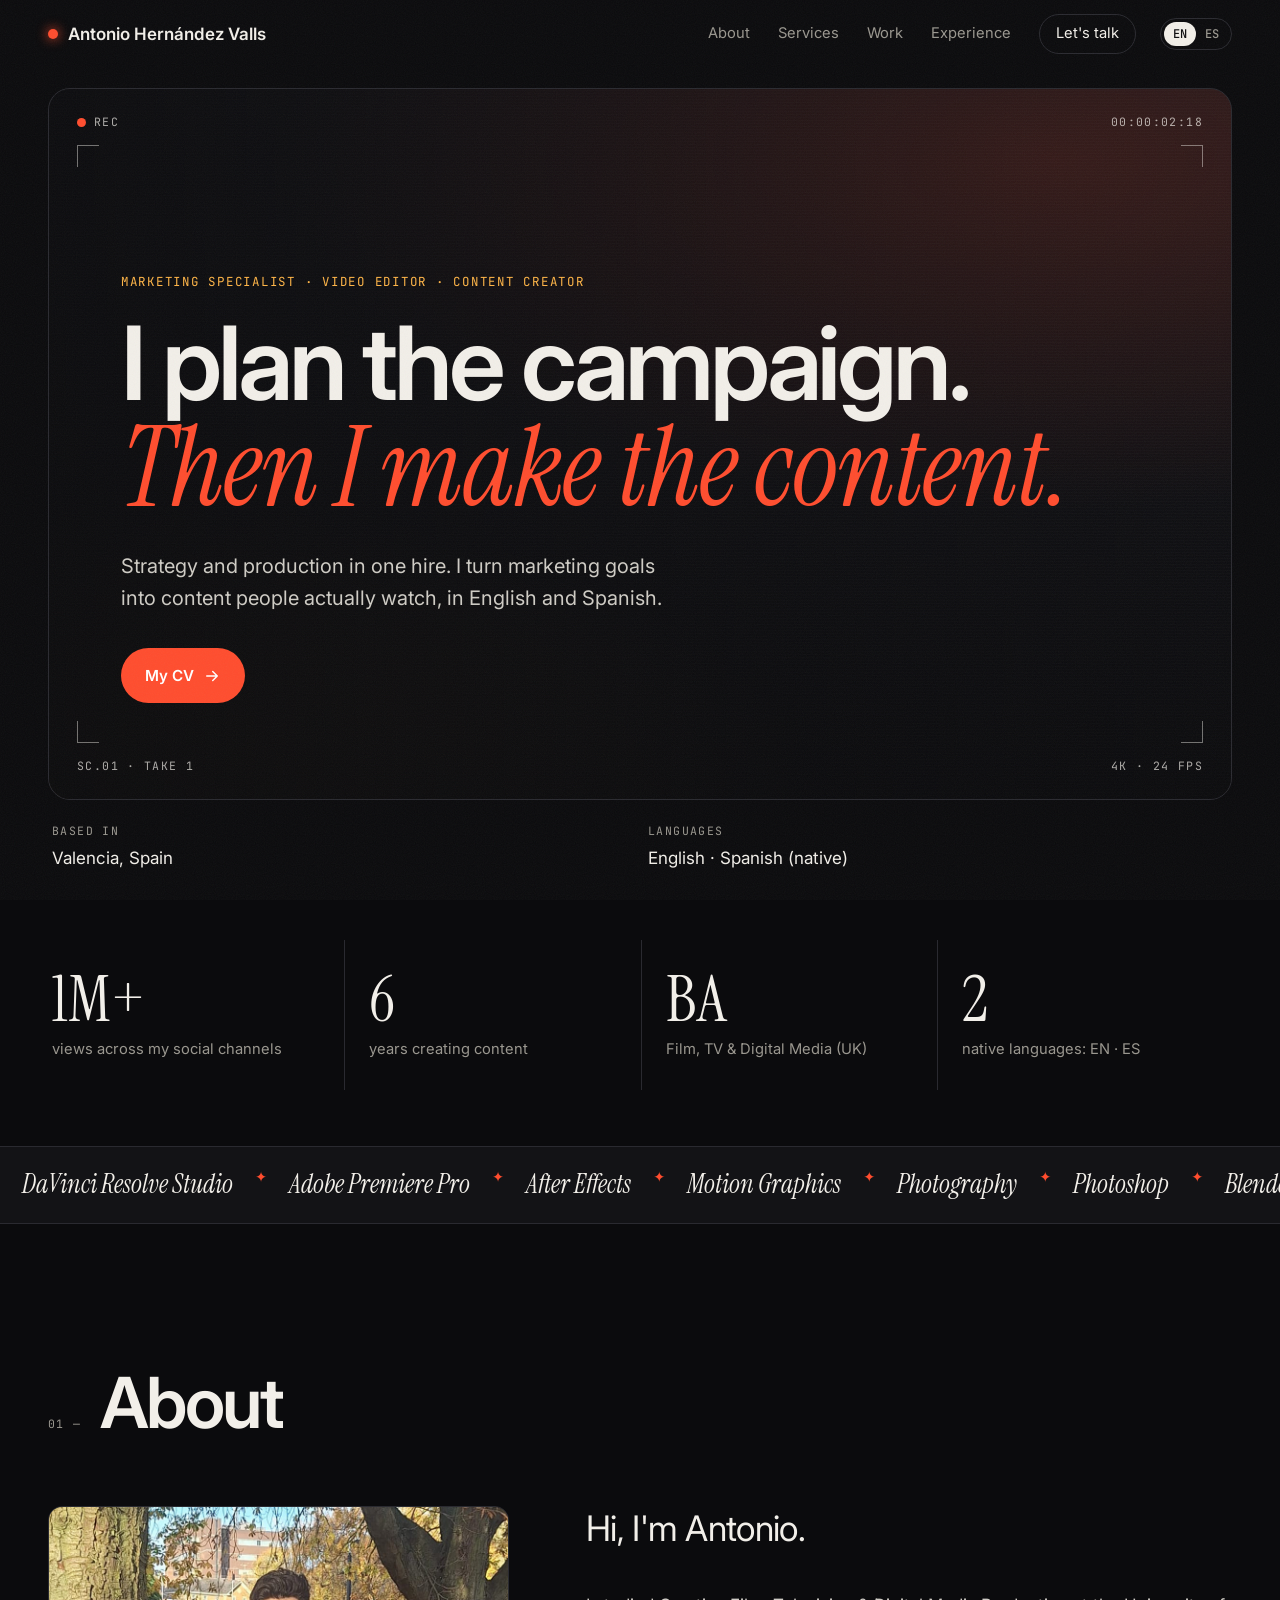
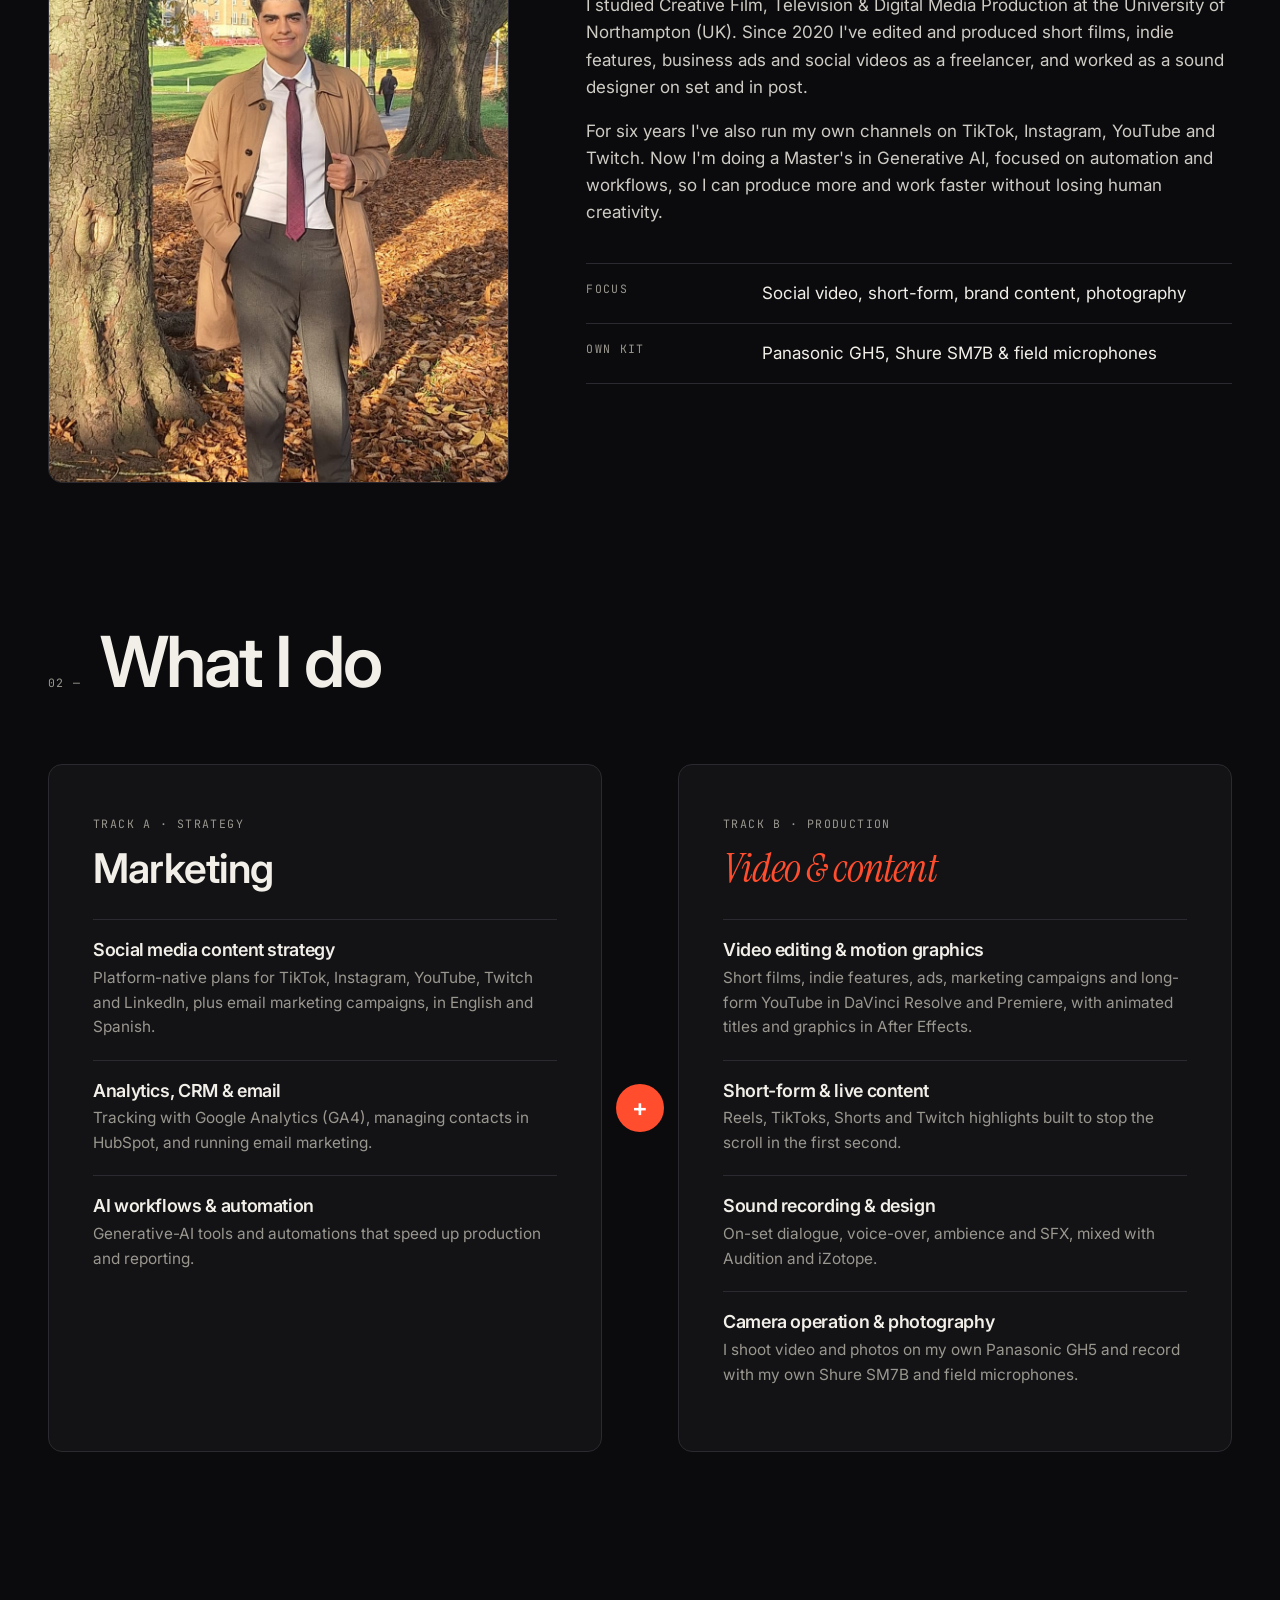
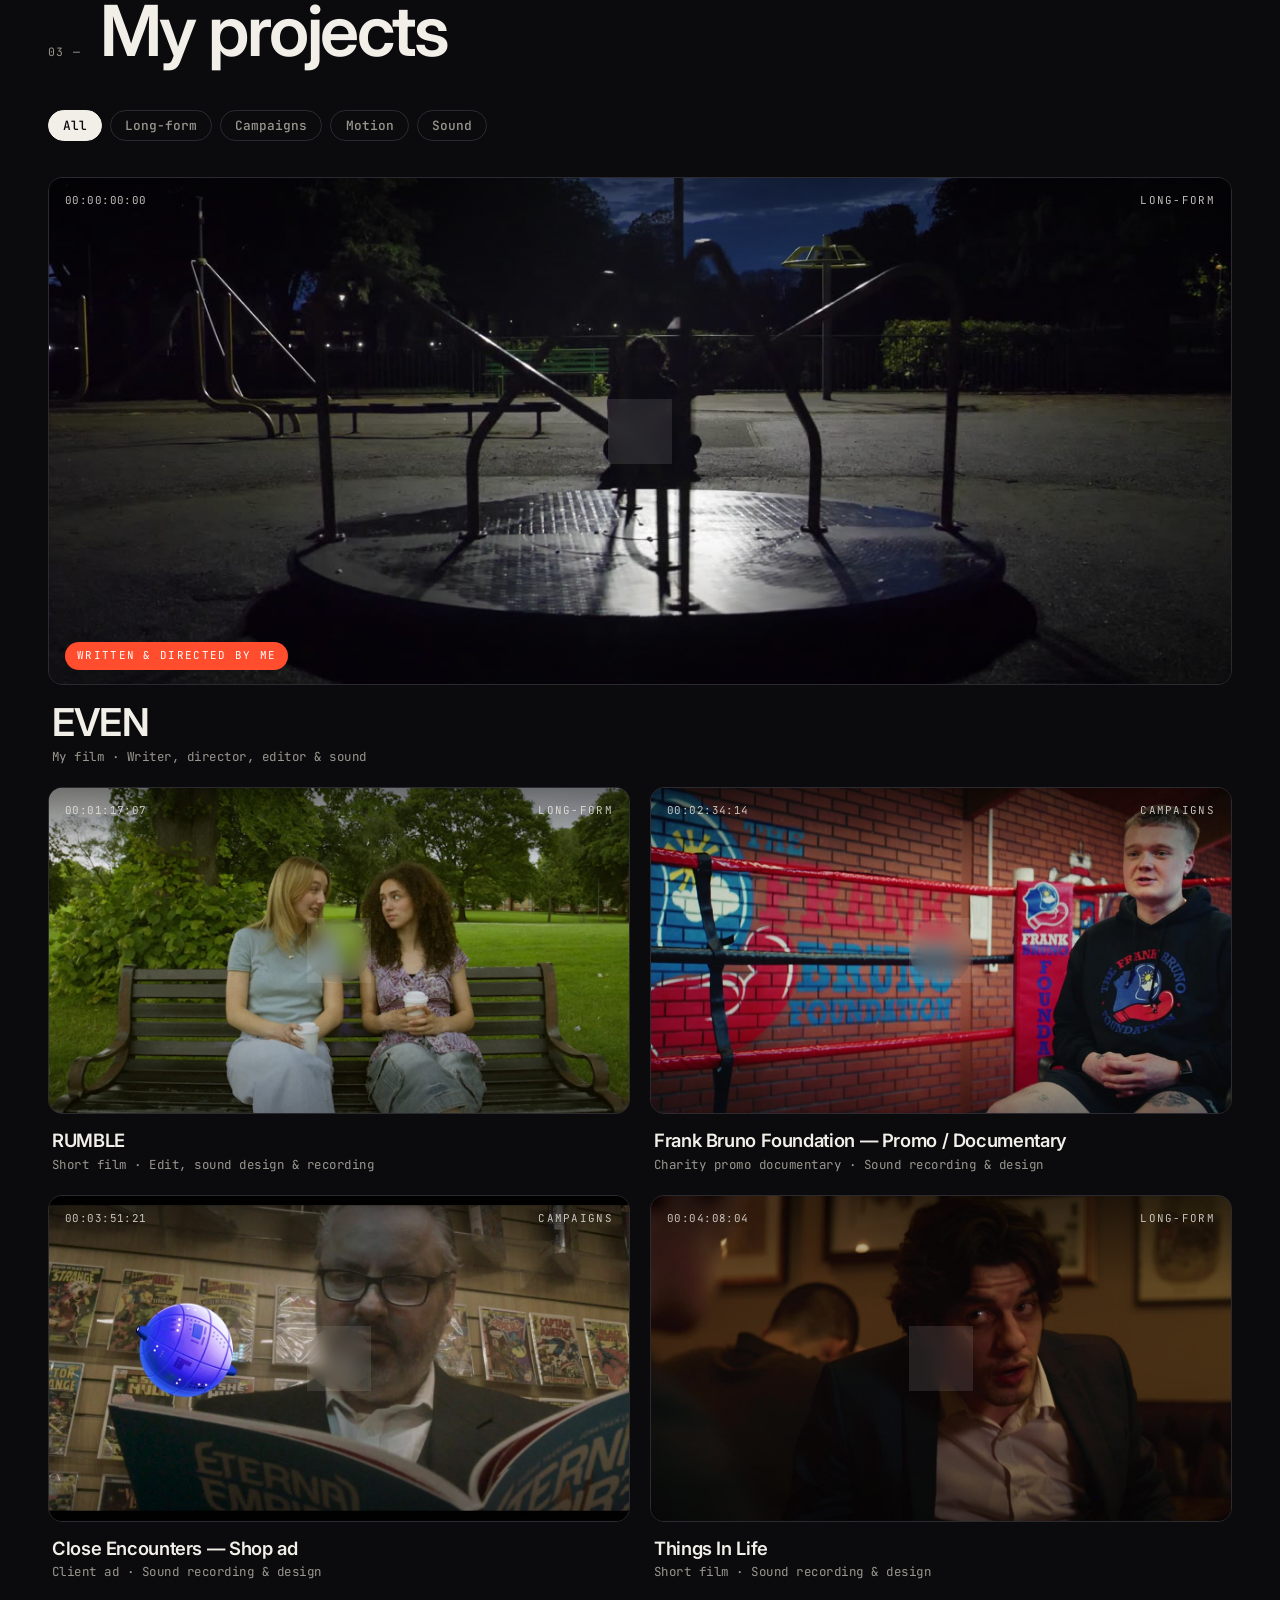
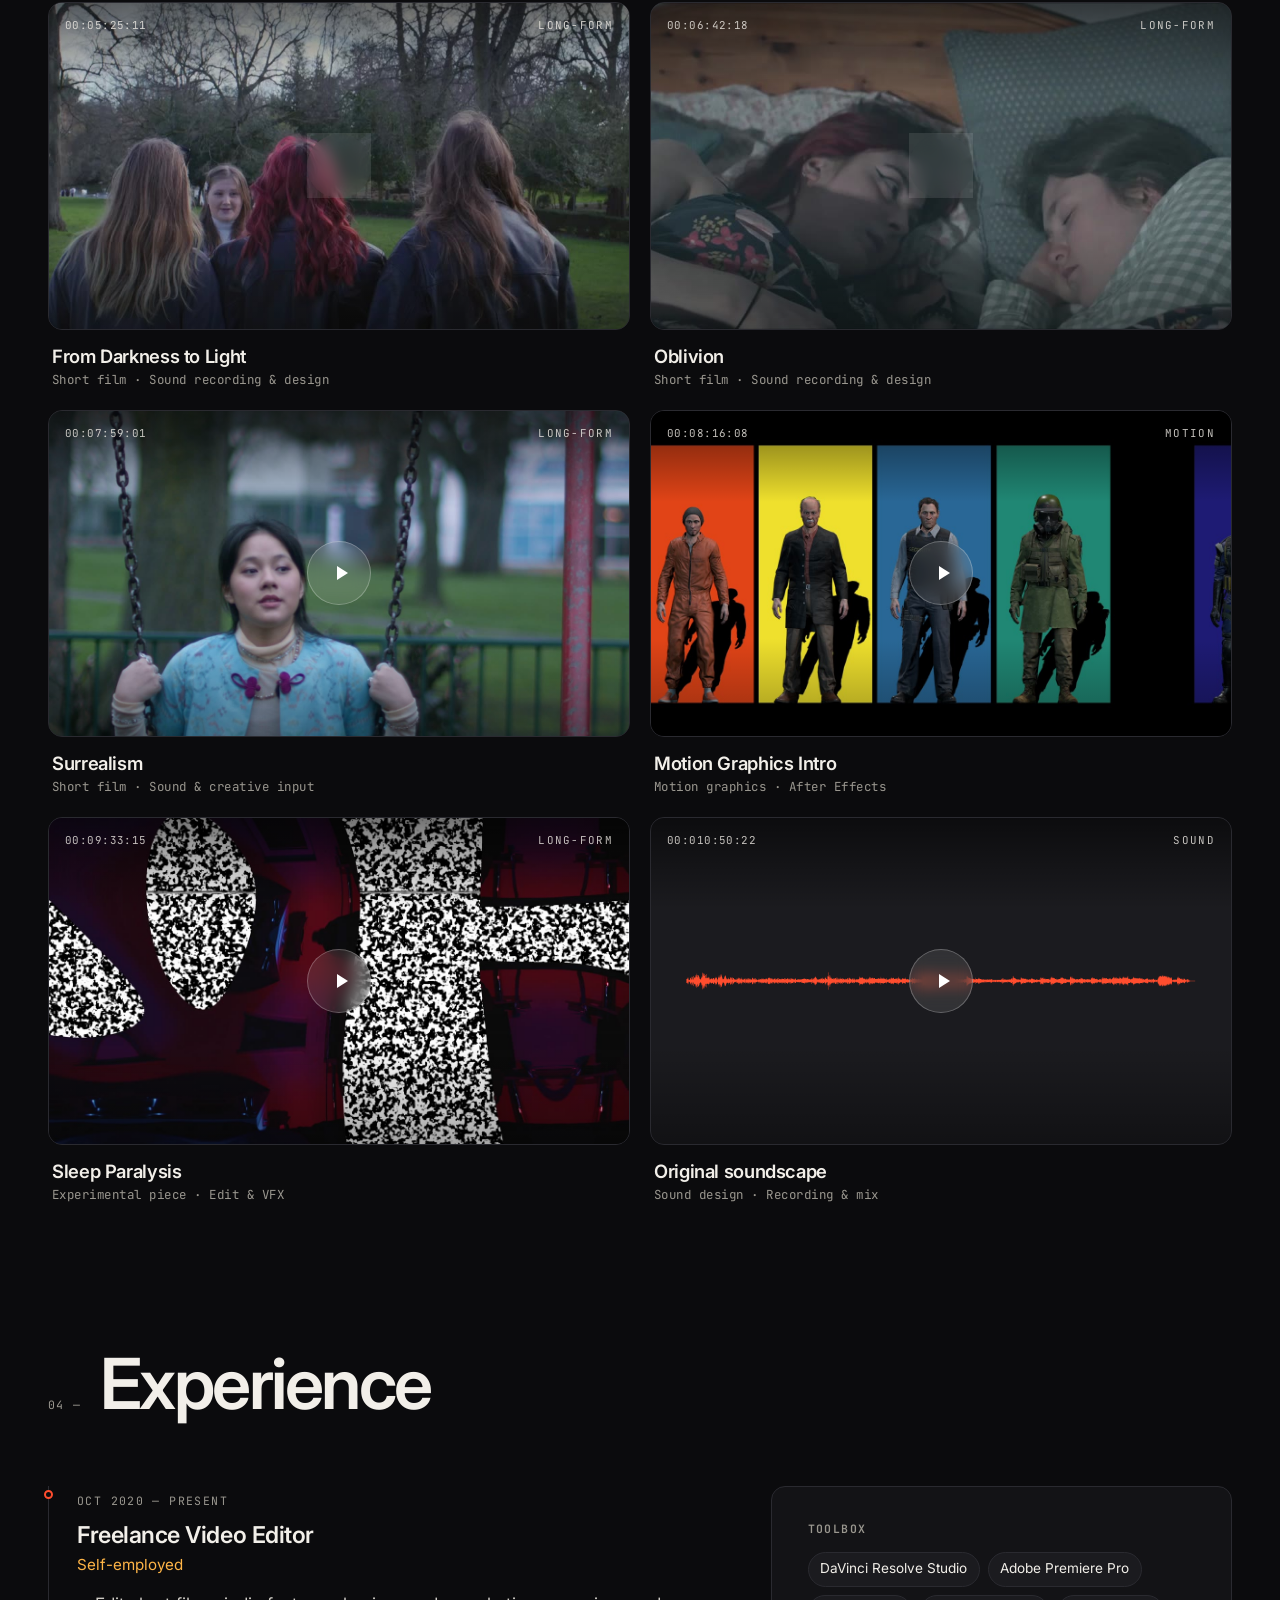
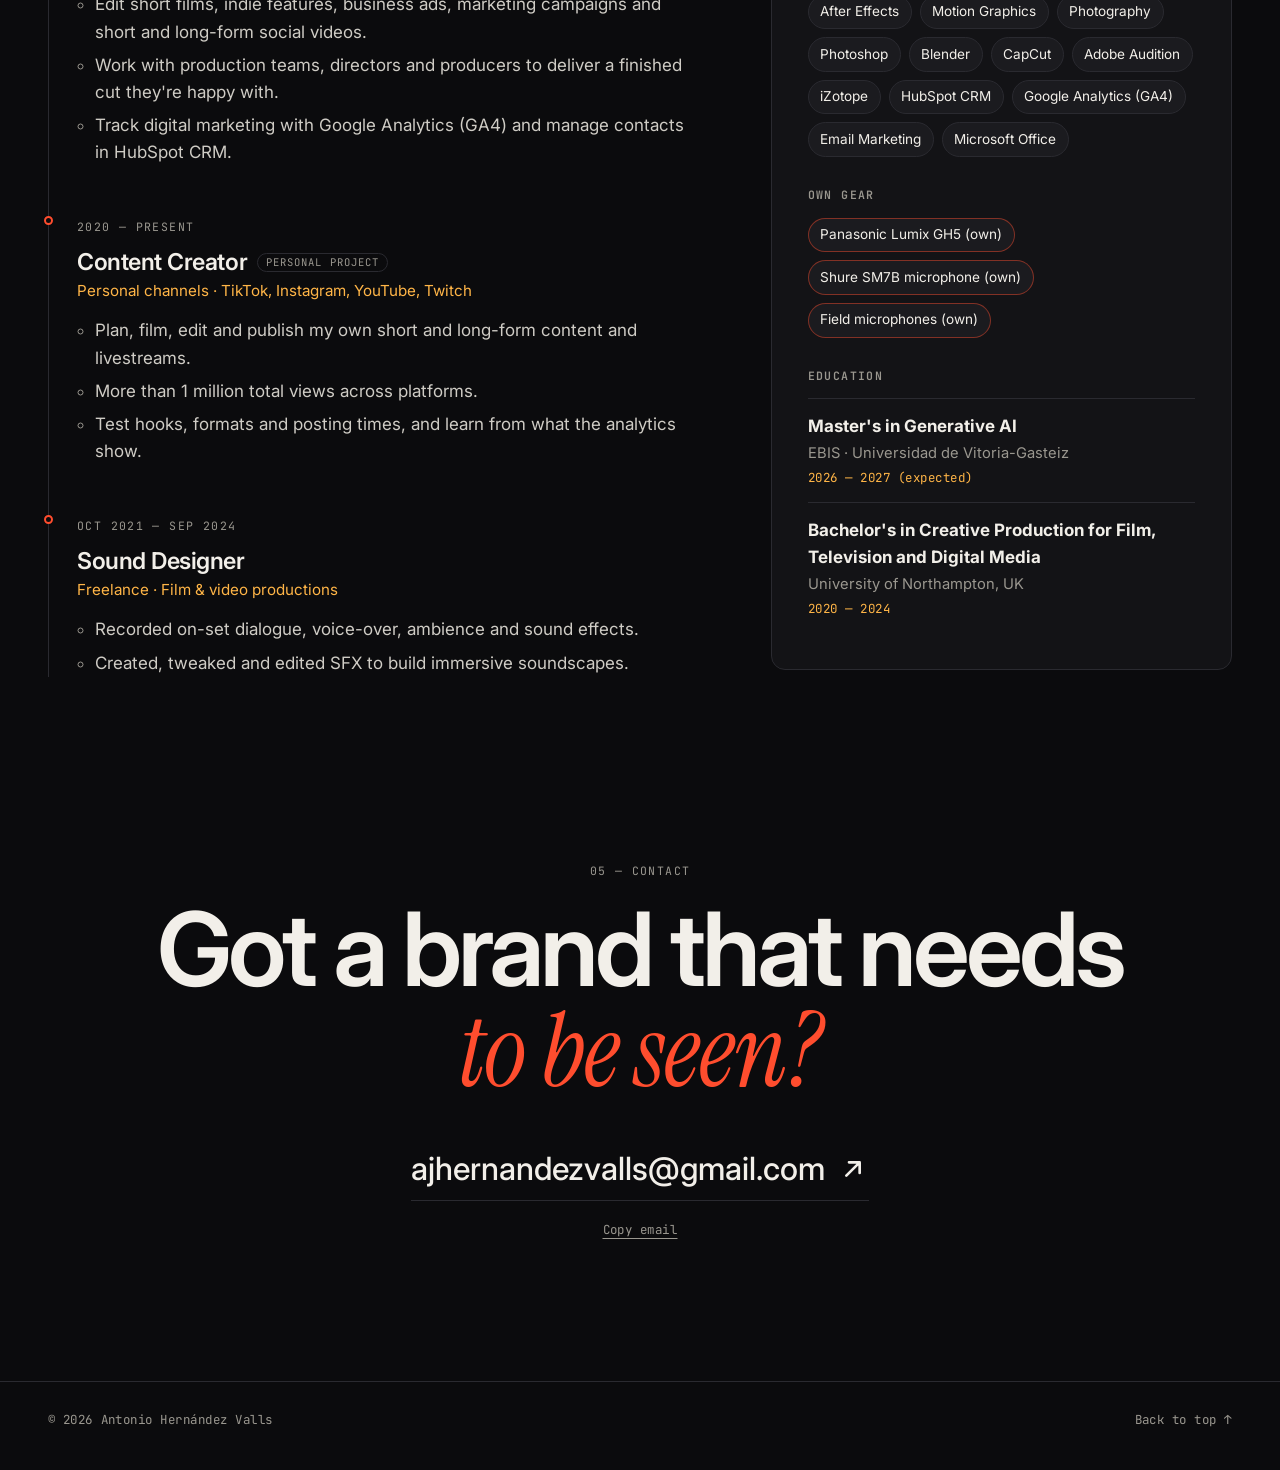
==== commit 56e3065d: "Rename work section heading to My projects / Mis proyectos Co-Authored-By: Claude Opus 5.5 <noreply@" ====
--- a/index.html
+++ b/index.html
@@ -157,7 +157,7 @@
     <section class="section work" id="work">
       <div class="section__head">
         <span class="mono label">03 —</span>
-        <h2 data-i18n="work.title">My work</h2>
+        <h2 data-i18n="work.title">My projects</h2>
       </div>
       <div class="filters" role="tablist" aria-label="Filter work">
         <button role="tab" aria-selected="true" data-filter="all" data-i18n="work.all">All</button>
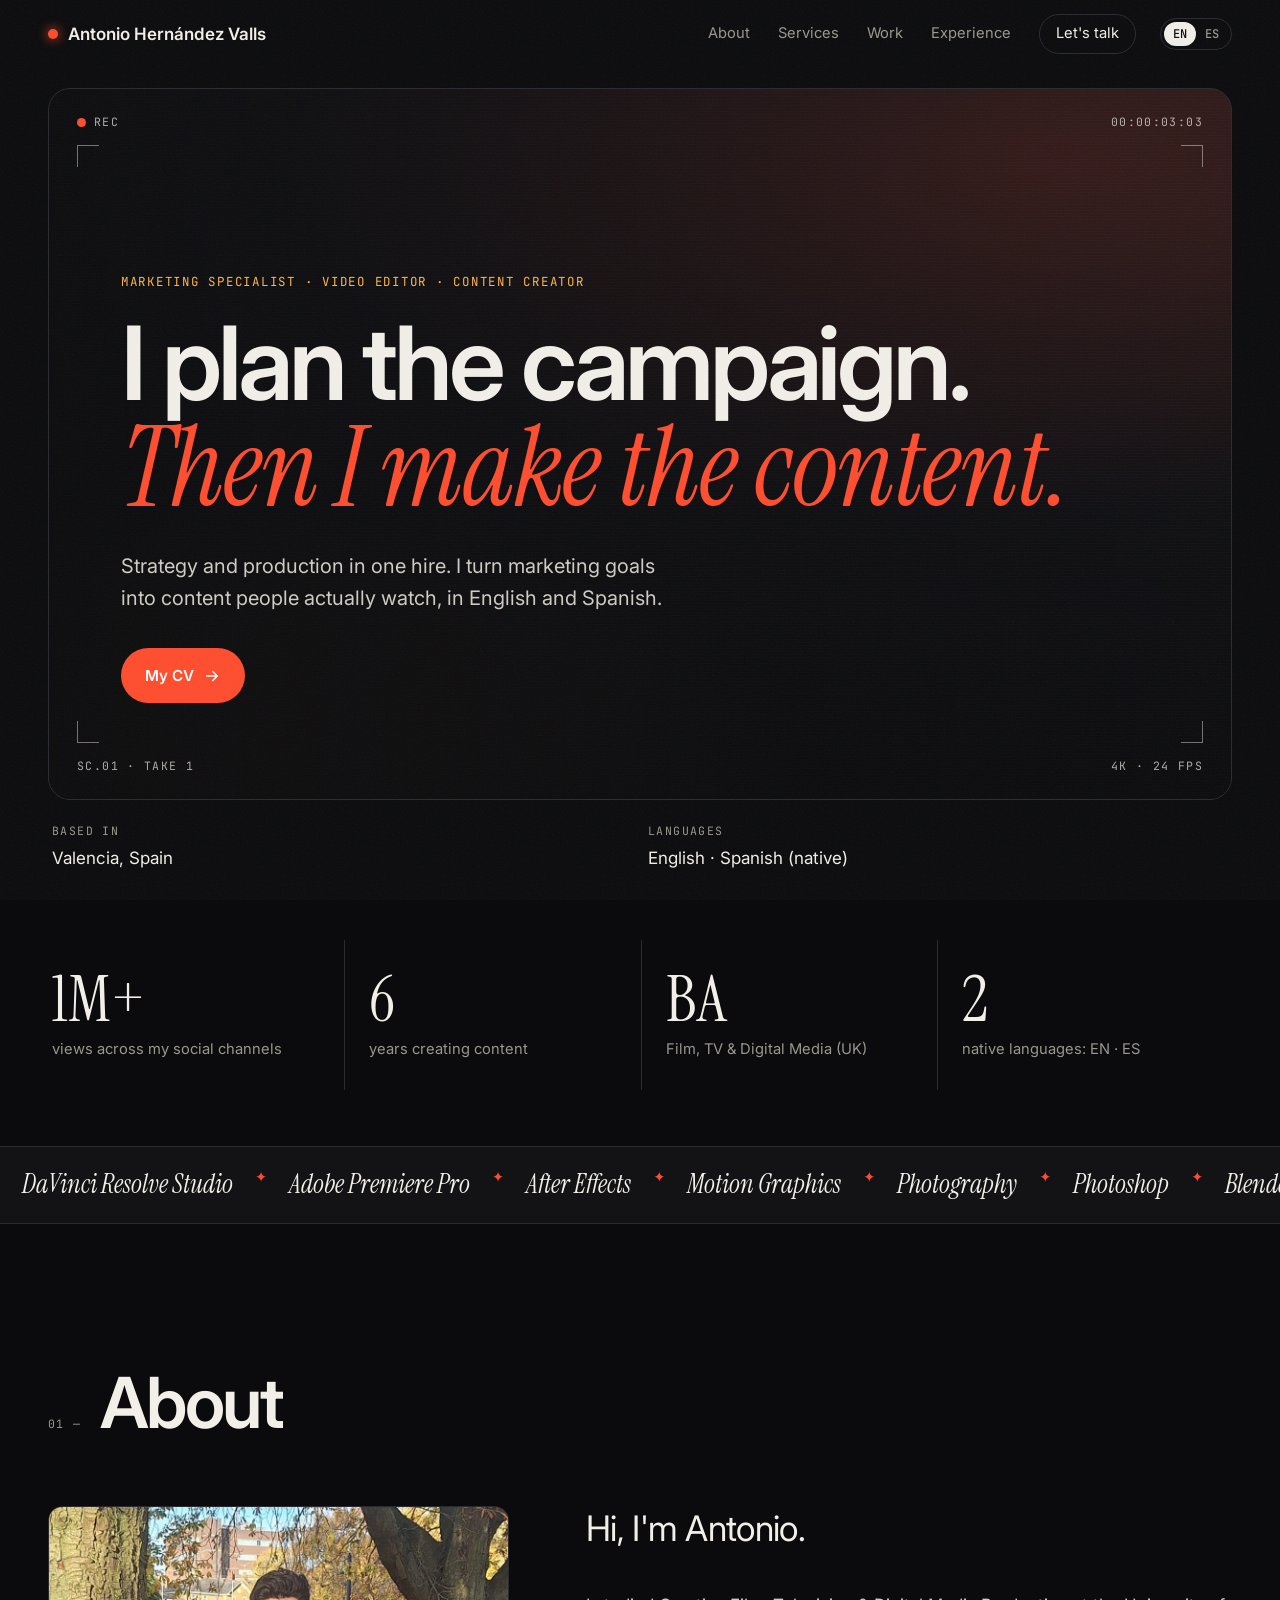
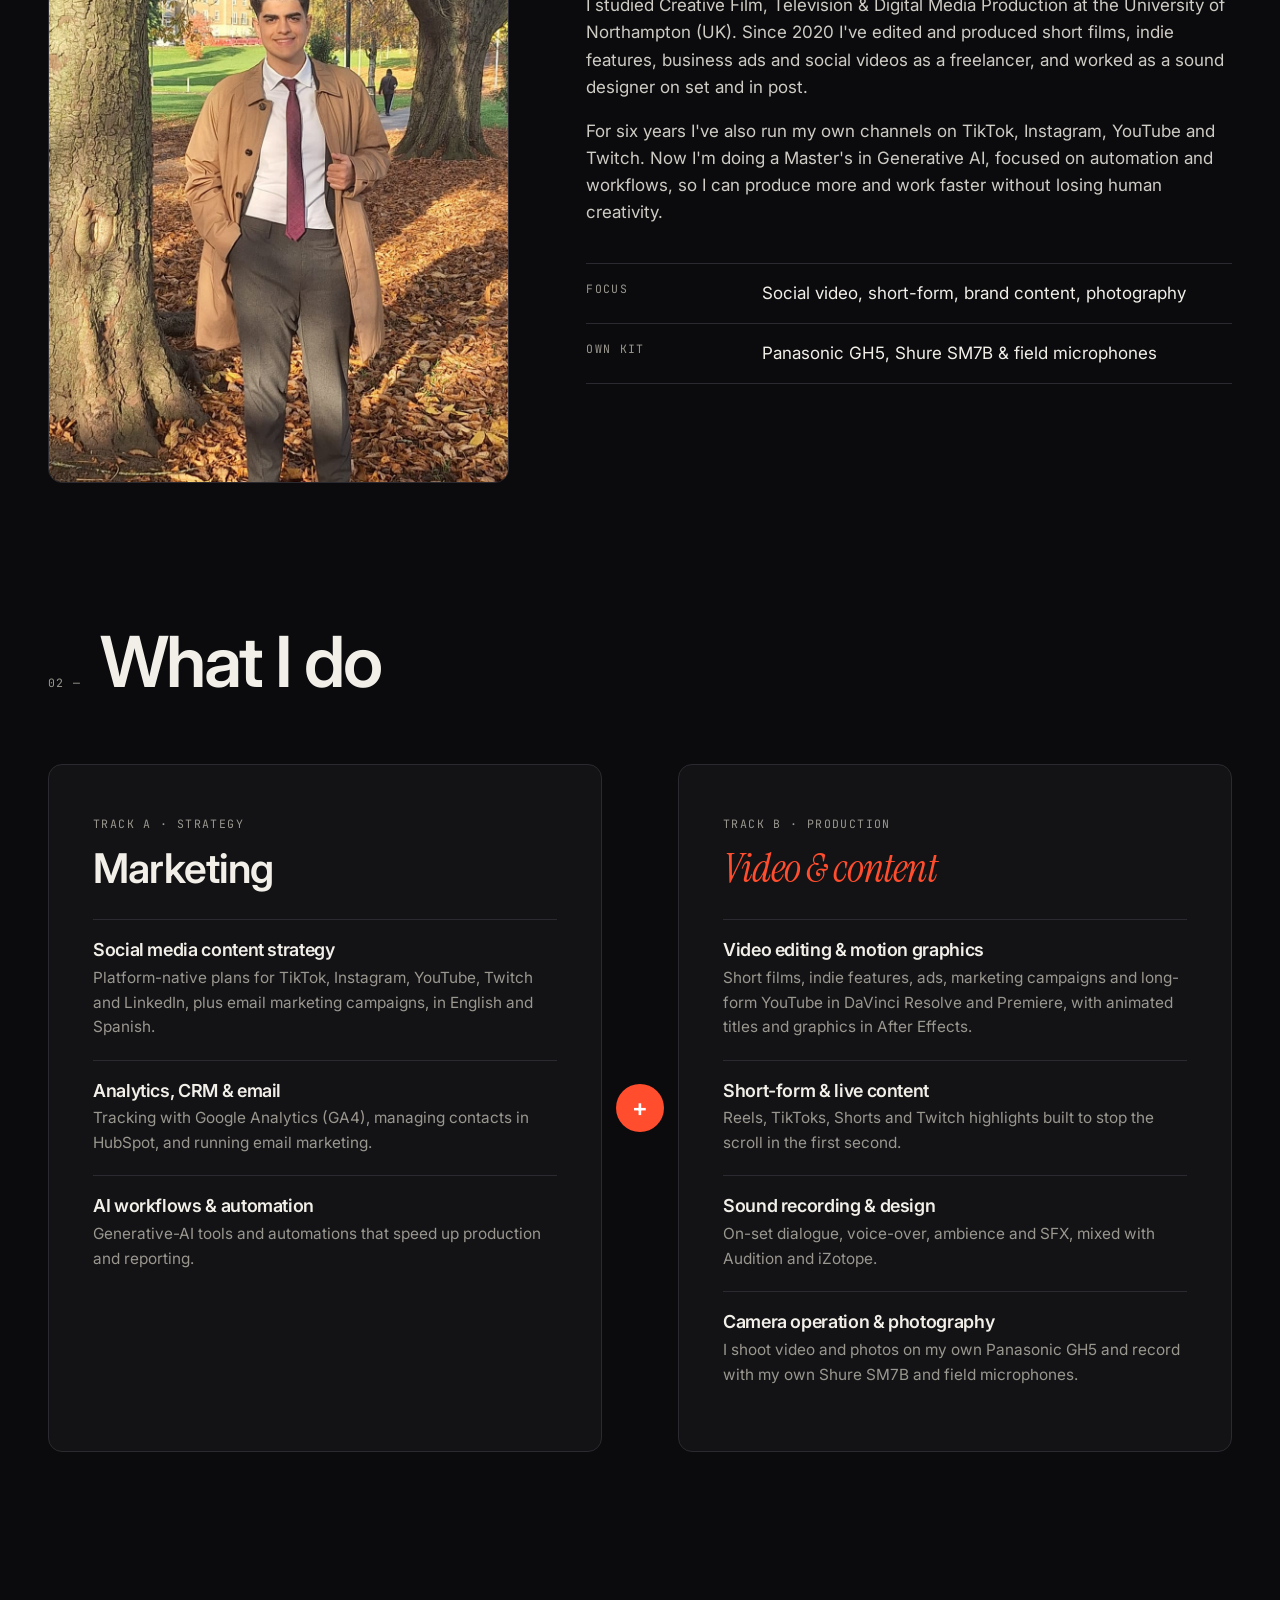
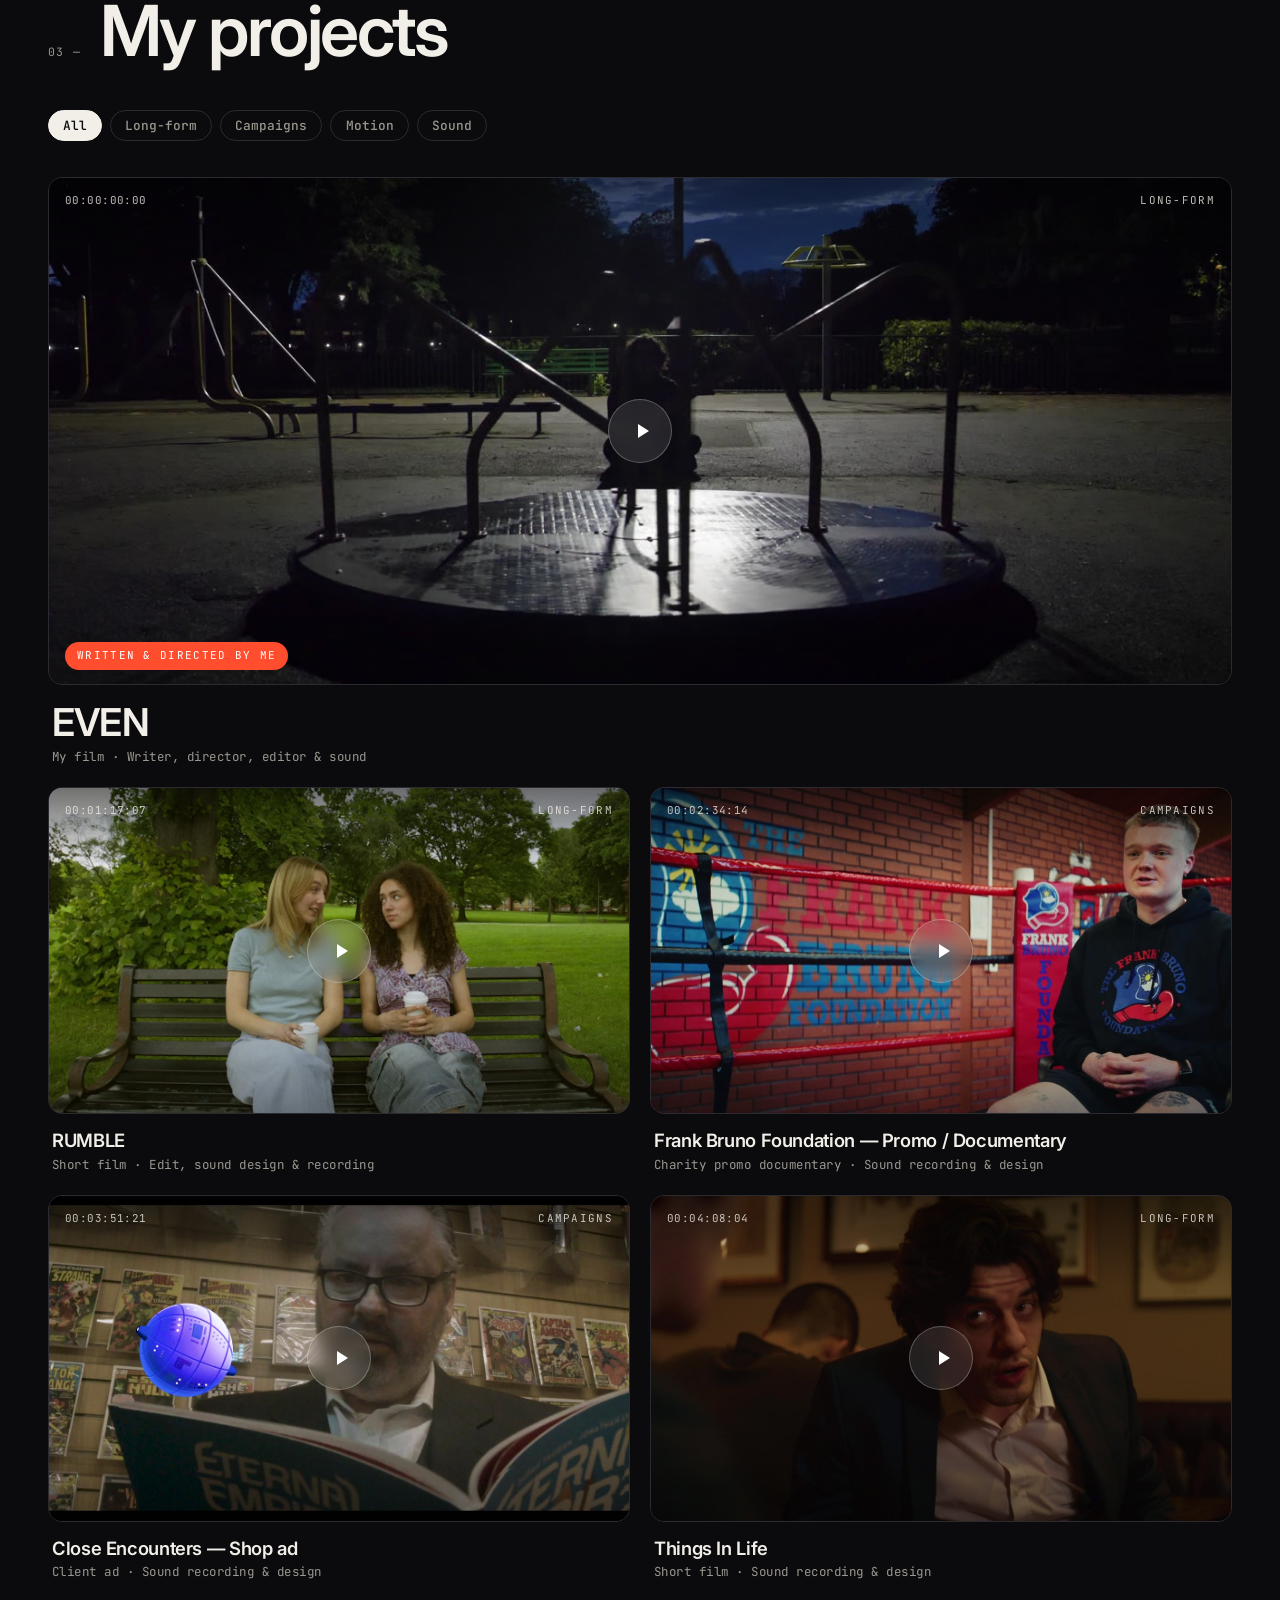
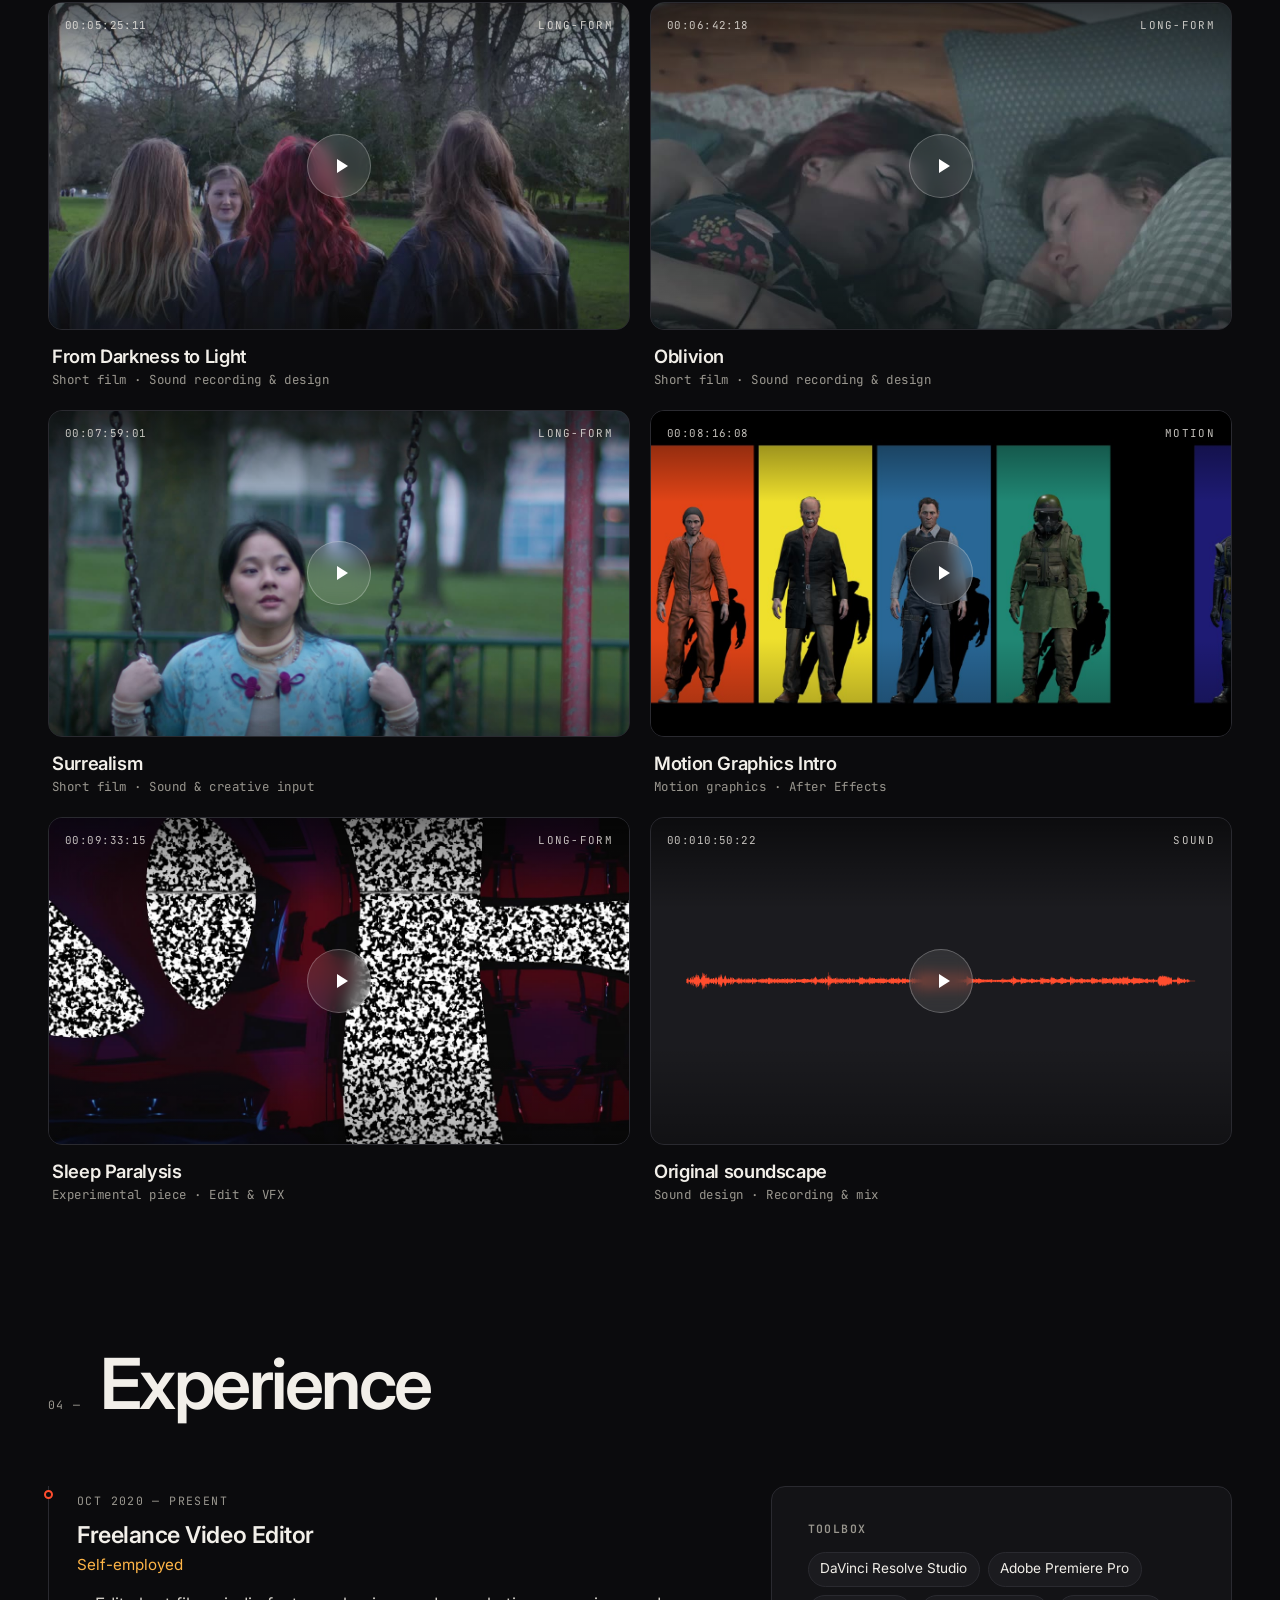
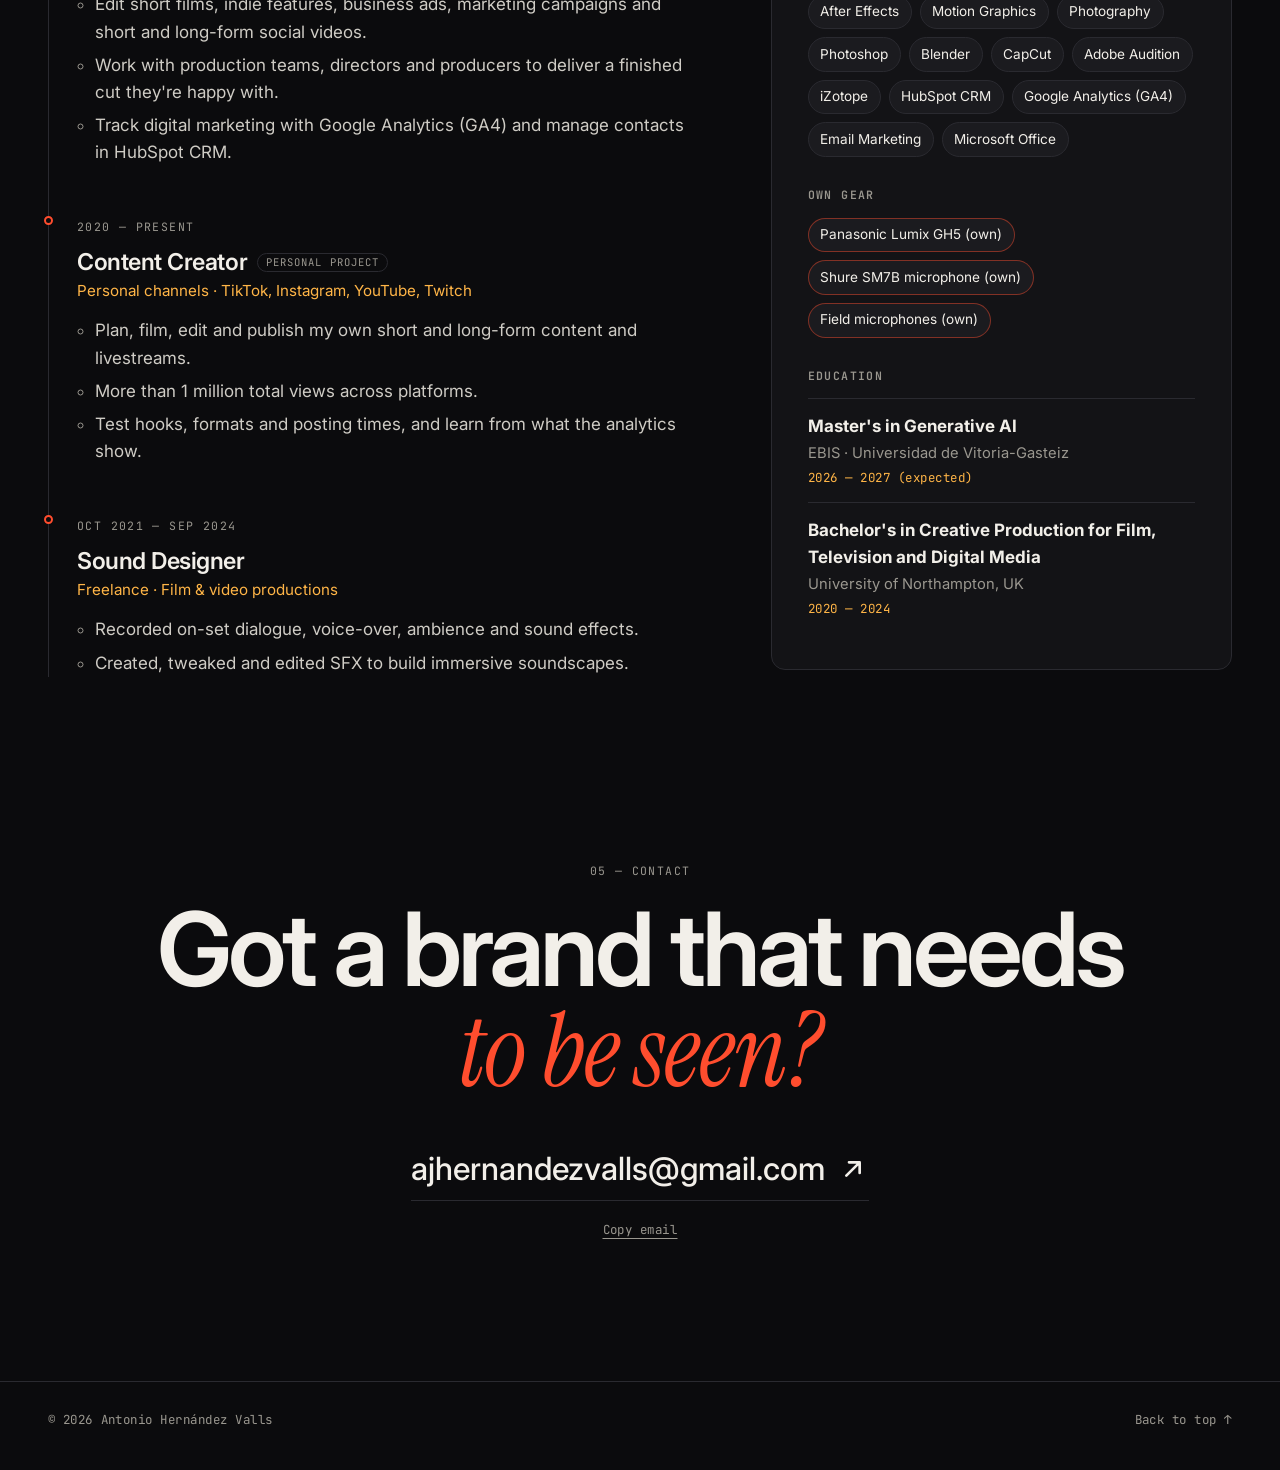
==== commit ad098514: "Version-stamp CSS/JS so updates bypass browser and CDN caches Co-Authored-By: Claude Opus 5.5 <norep" ====
--- a/index.html
+++ b/index.html
@@ -18,7 +18,7 @@
   <link rel="preconnect" href="https://fonts.googleapis.com">
   <link rel="preconnect" href="https://fonts.gstatic.com" crossorigin>
   <link href="https://fonts.googleapis.com/css2?family=Instrument+Serif:ital@0;1&family=Inter:wght@400;500;600;700&family=JetBrains+Mono:wght@400;500&display=swap" rel="stylesheet">
-  <link rel="stylesheet" href="css/style.css?v=27">
+  <link rel="stylesheet" href="css/style.css?v=202610080349">
   <link rel="icon" href="data:image/svg+xml,<svg xmlns='http://www.w3.org/2000/svg' viewBox='0 0 32 32'><rect width='32' height='32' rx='6' fill='%230b0b0d'/><circle cx='16' cy='16' r='6' fill='%23ff4d2e'/></svg>">
 </head>
 <body>
@@ -218,8 +218,8 @@
     </div>
   </dialog>
 
-  <script src="js/config.js?v=27"></script>
-  <script src="js/i18n.js?v=27"></script>
-  <script src="js/main.js?v=27"></script>
+  <script src="js/config.js?v=202610080349"></script>
+  <script src="js/i18n.js?v=202610080349"></script>
+  <script src="js/main.js?v=202610080349"></script>
 </body>
 </html>
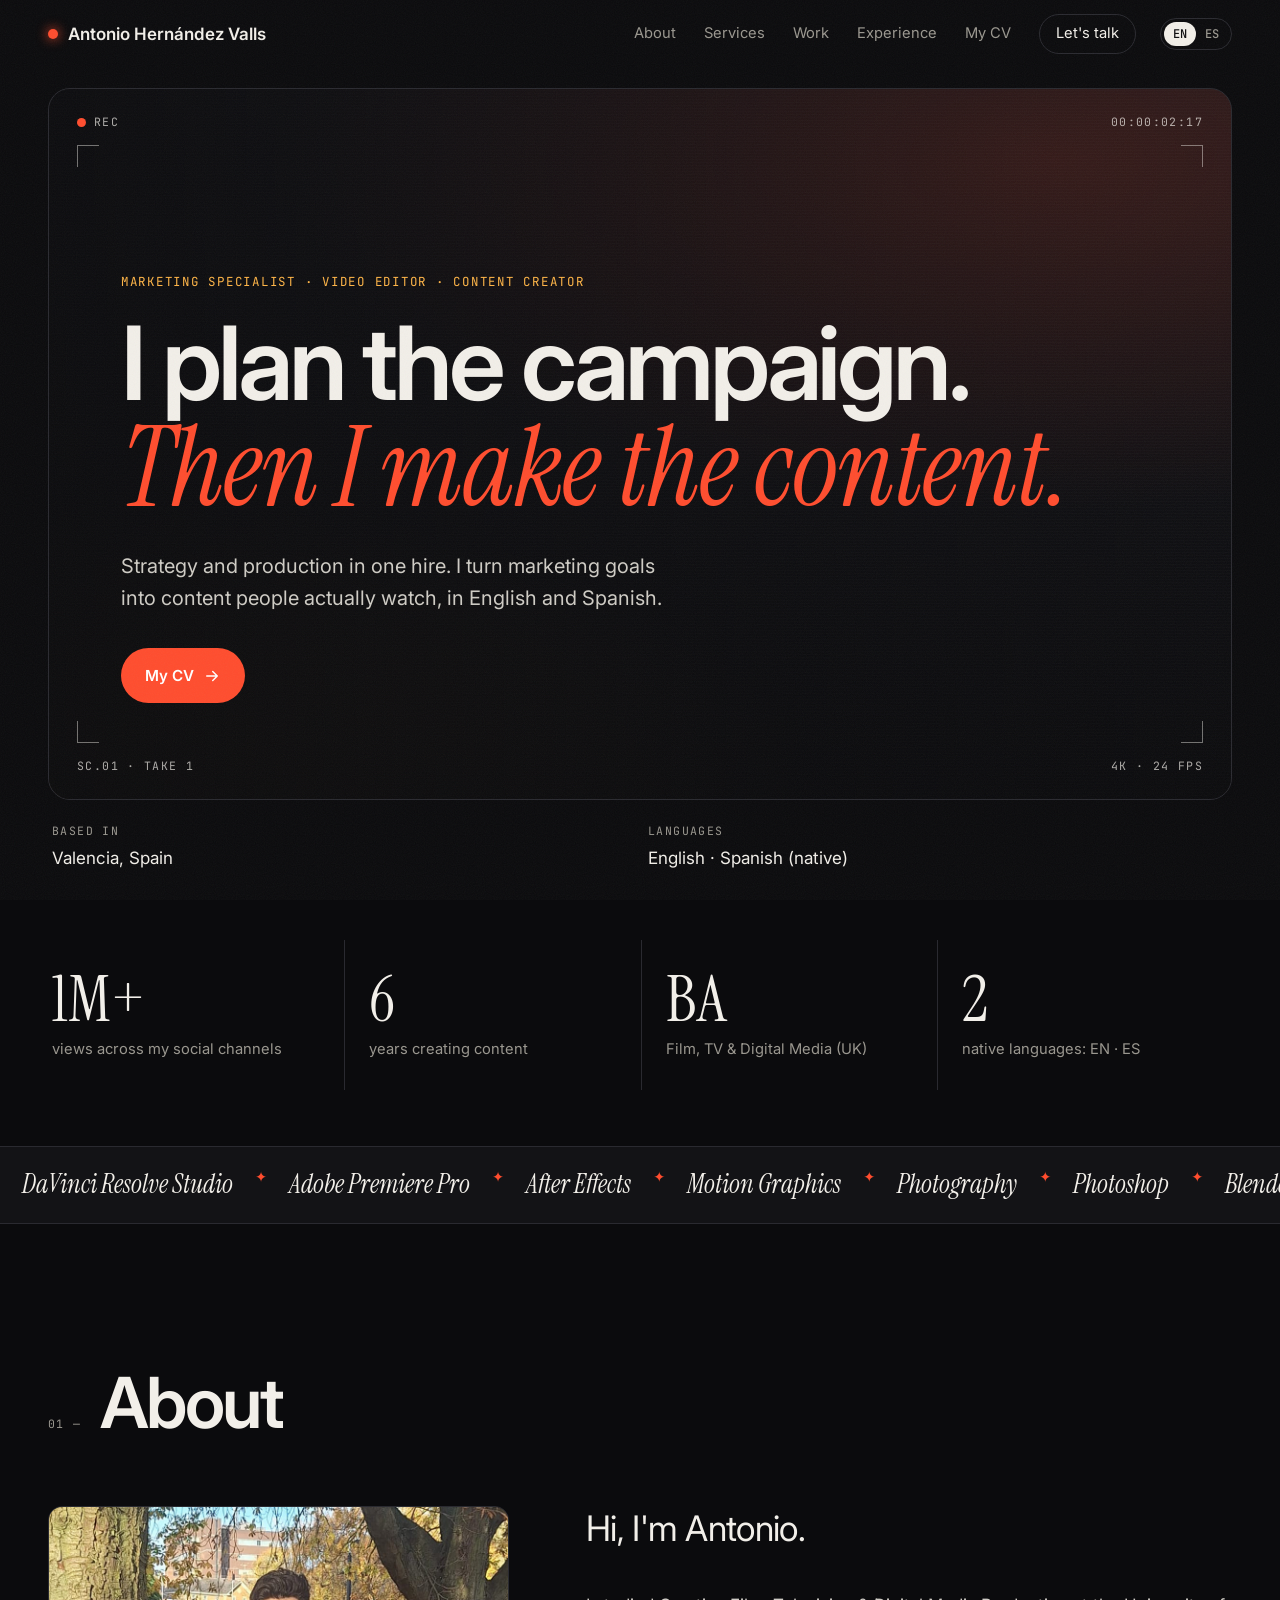
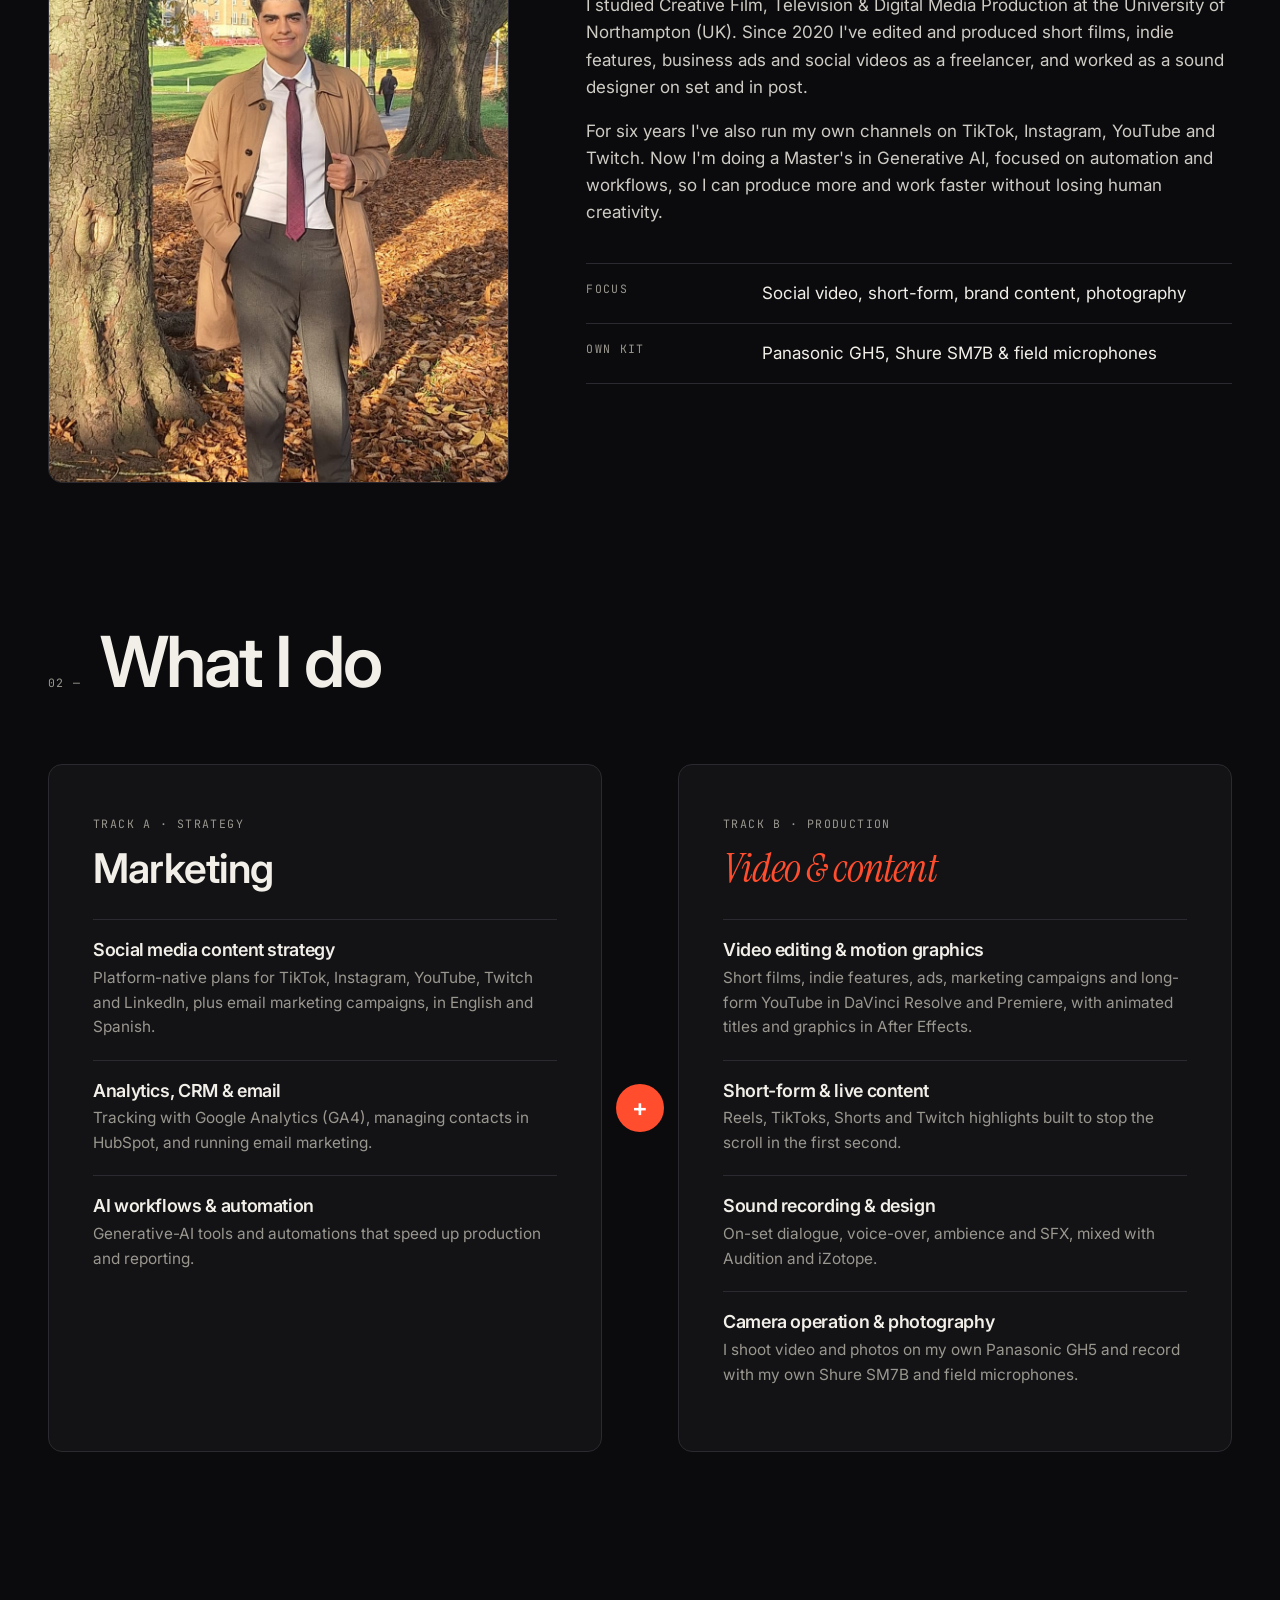
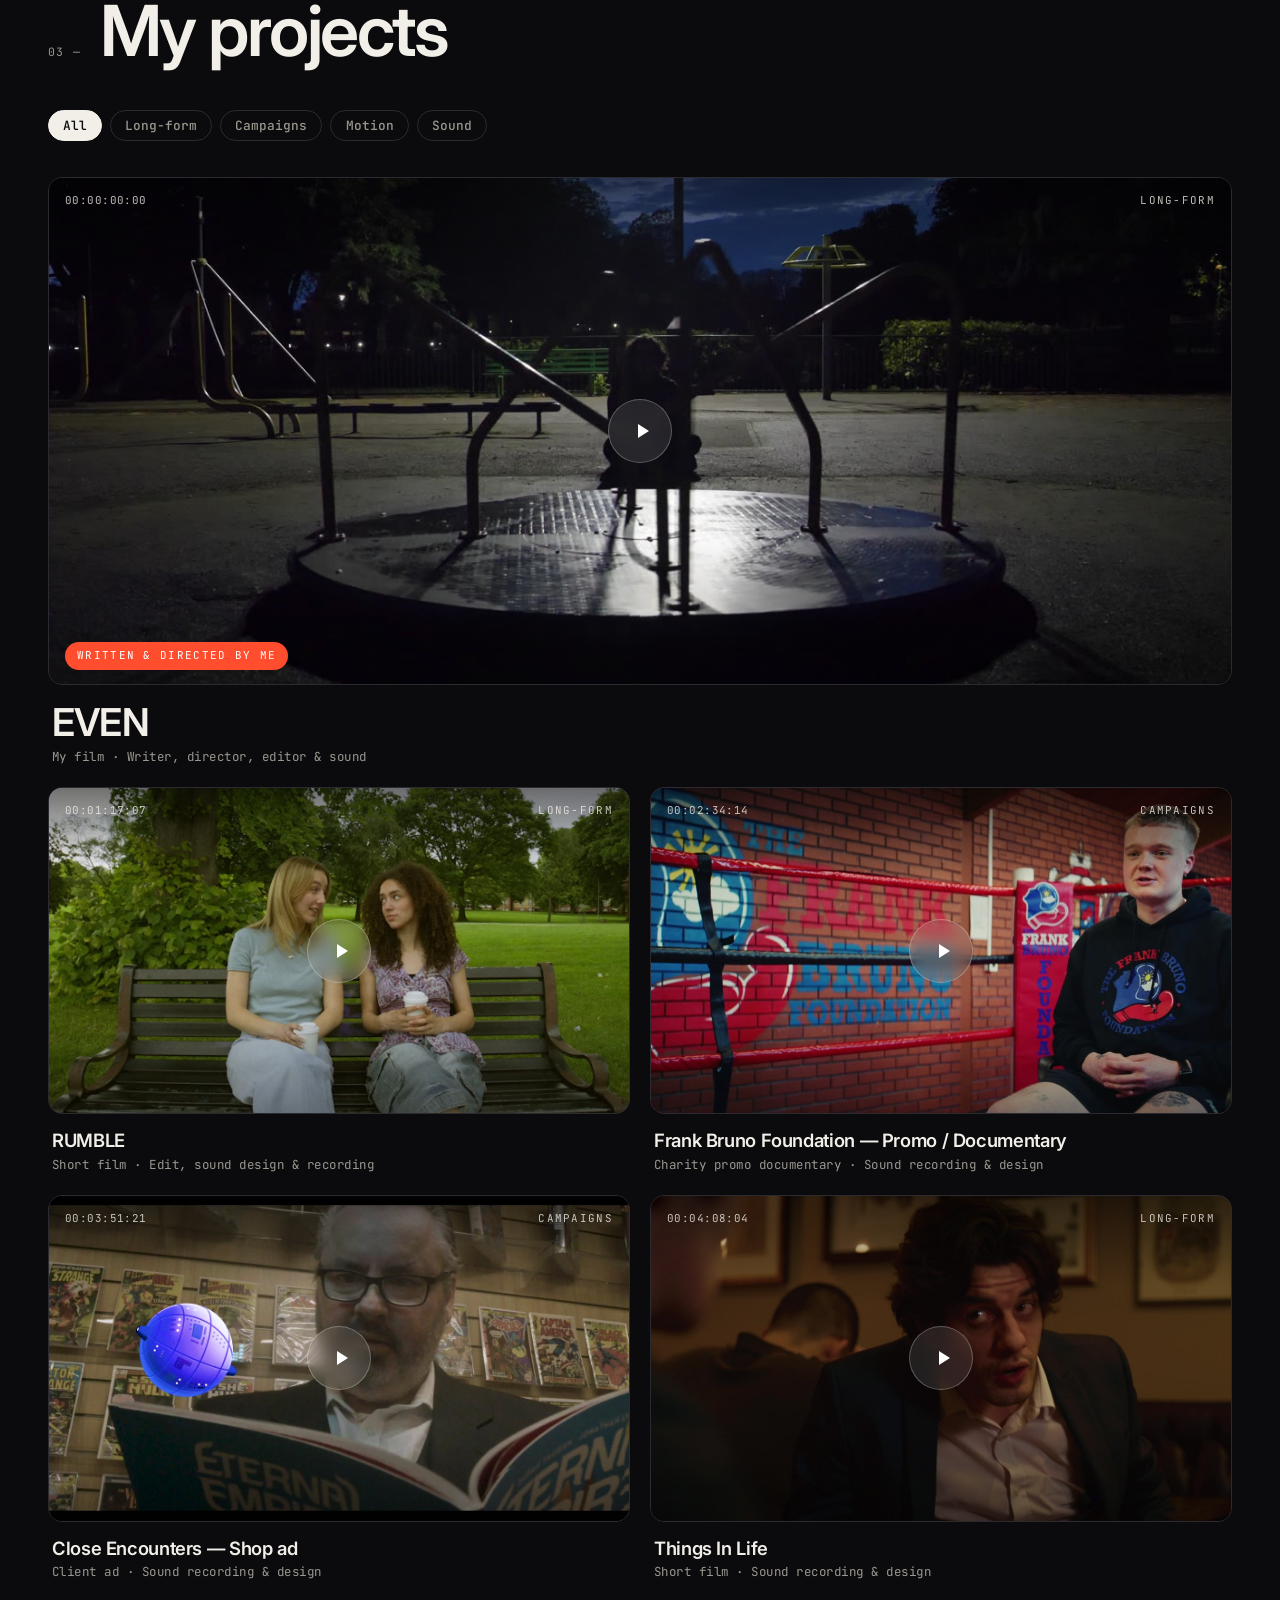
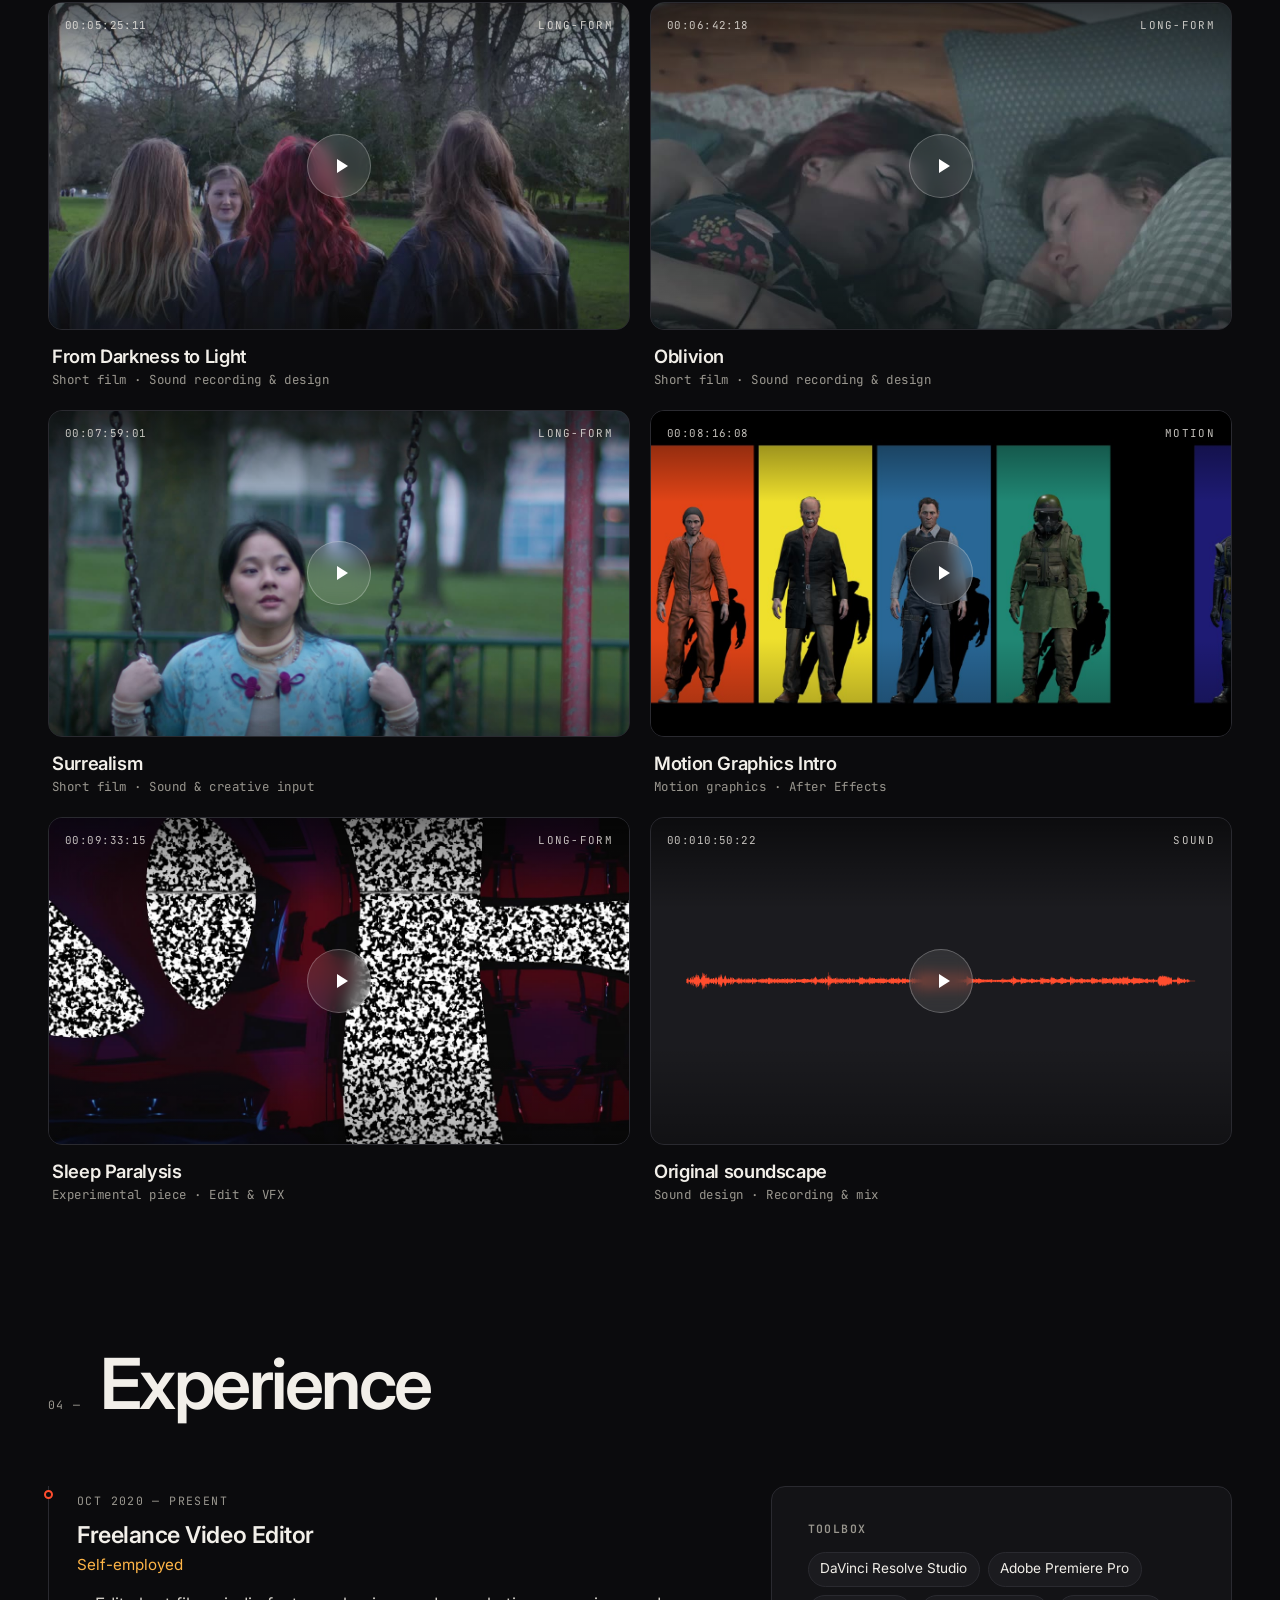
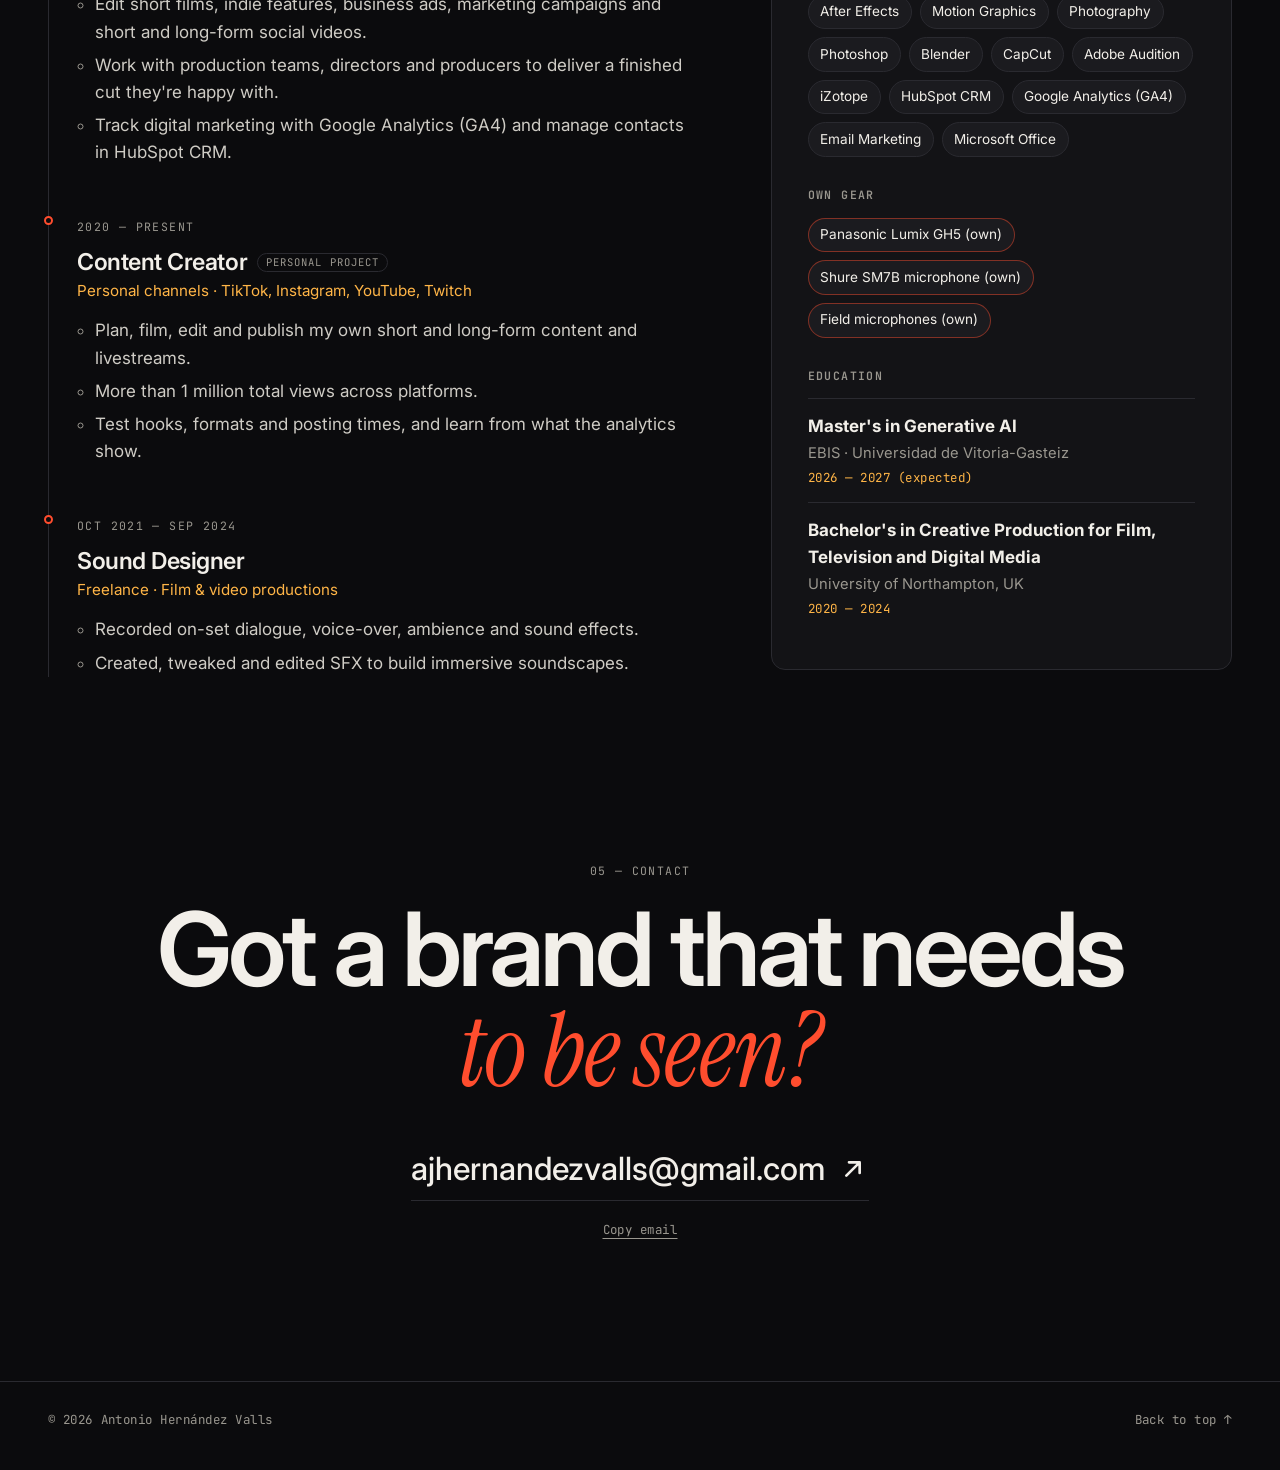
==== commit 0651622c: "Add My CV to the top menu; keep menu items on one line Co-Authored-By: Claude Opus 5.5 <noreply@anth" ====
--- a/index.html
+++ b/index.html
@@ -18,7 +18,7 @@
   <link rel="preconnect" href="https://fonts.googleapis.com">
   <link rel="preconnect" href="https://fonts.gstatic.com" crossorigin>
   <link href="https://fonts.googleapis.com/css2?family=Instrument+Serif:ital@0;1&family=Inter:wght@400;500;600;700&family=JetBrains+Mono:wght@400;500&display=swap" rel="stylesheet">
-  <link rel="stylesheet" href="css/style.css?v=202610080349">
+  <link rel="stylesheet" href="css/style.css?v=202610080355">
   <link rel="icon" href="data:image/svg+xml,<svg xmlns='http://www.w3.org/2000/svg' viewBox='0 0 32 32'><rect width='32' height='32' rx='6' fill='%230b0b0d'/><circle cx='16' cy='16' r='6' fill='%23ff4d2e'/></svg>">
 </head>
 <body>
@@ -36,6 +36,7 @@
         <a href="#services" data-i18n="nav.services">Services</a>
         <a href="#work" data-i18n="nav.work">Work</a>
         <a href="#experience" data-i18n="nav.experience">Experience</a>
+        <a href="cv.html" id="navCv" data-i18n="nav.cv">My CV</a>
         <a href="#contact" class="nav__cta" data-i18n="nav.contact">Let's talk</a>
       </nav>
       <div class="lang" role="group" aria-label="Language">
@@ -218,8 +219,8 @@
     </div>
   </dialog>
 
-  <script src="js/config.js?v=202610080349"></script>
-  <script src="js/i18n.js?v=202610080349"></script>
-  <script src="js/main.js?v=202610080349"></script>
+  <script src="js/config.js?v=202610080355"></script>
+  <script src="js/i18n.js?v=202610080355"></script>
+  <script src="js/main.js?v=202610080355"></script>
 </body>
 </html>
--- a/css/style.css
+++ b/css/style.css
@@ -80,7 +80,7 @@
 .brand { display: flex; align-items: center; gap: 10px; text-decoration: none; font-weight: 600; margin-right: auto; white-space: nowrap; }
 .brand__dot { width: 10px; height: 10px; border-radius: 50%; background: var(--accent); box-shadow: 0 0 12px var(--accent); }
 .nav__links { display: flex; align-items: center; gap: 28px; }
-.nav__links a { text-decoration: none; color: var(--muted); font-size: .92rem; transition: color .2s; }
+.nav__links a { text-decoration: none; color: var(--muted); font-size: .92rem; transition: color .2s; white-space: nowrap; }
 .nav__links a:hover { color: var(--text); }
 .nav__links .nav__cta { color: var(--text); border: 1px solid var(--line); padding: .5em 1.1em; border-radius: 999px; }
 .nav__links .nav__cta:hover { border-color: var(--accent); }
@@ -359,7 +359,7 @@
   .stat { border-top: 1px solid var(--line); }
   .stat:nth-child(-n+2) { border-top: 0; }
 }
-@media (max-width: 860px) {
+@media (max-width: 960px) {
   .nav__toggle { display: block; }
   .nav__links {
     position: absolute; top: 100%; left: 0; right: 0; flex-direction: column; align-items: flex-start; gap: 0;
@@ -369,6 +369,8 @@
   .nav.is-open .nav__links { display: flex; }
   .nav__links a { padding: 12px 0; font-size: 1.1rem; width: 100%; }
   .nav__links .nav__cta { border: 0; padding: 12px 0; color: var(--accent); }
+}
+@media (max-width: 860px) {
   .about__grid, .exp__grid { grid-template-columns: 1fr; }
   .about__photo { position: static; max-width: 420px; }
   .toolbox { position: static; }
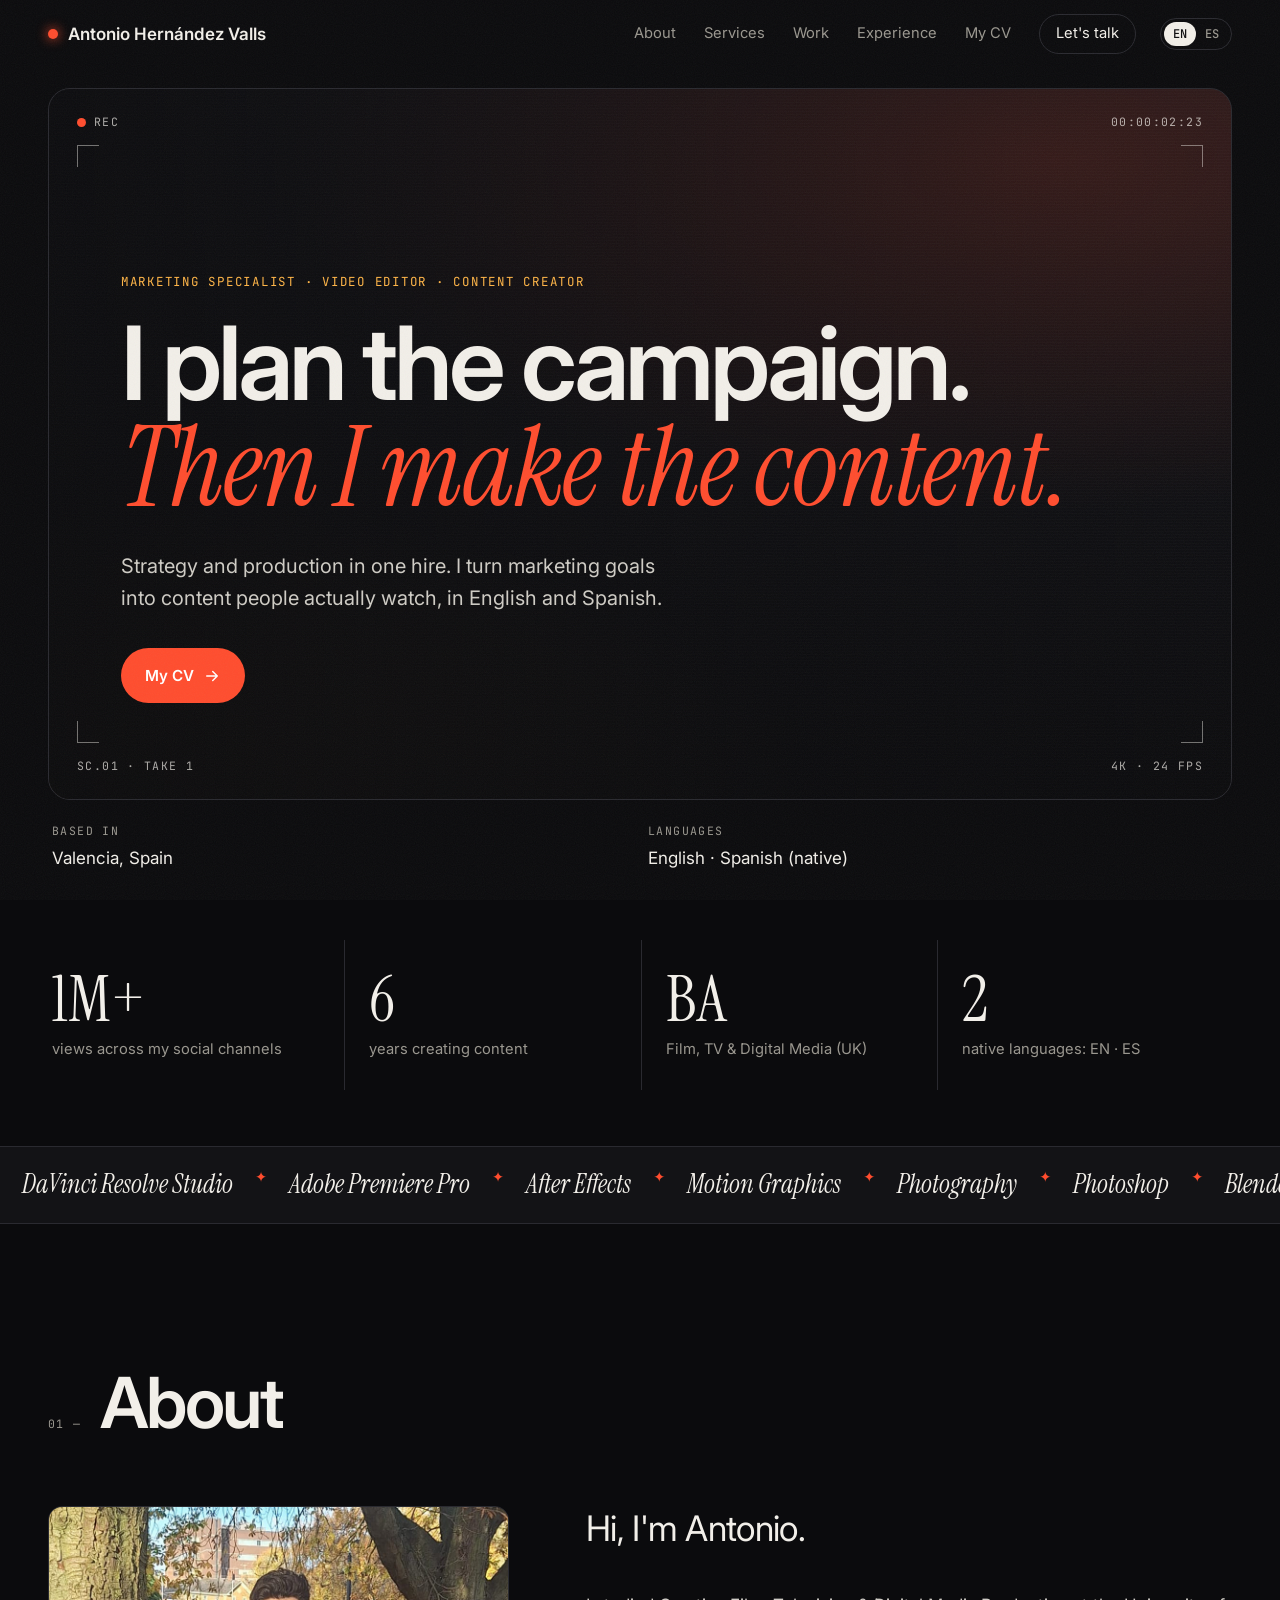
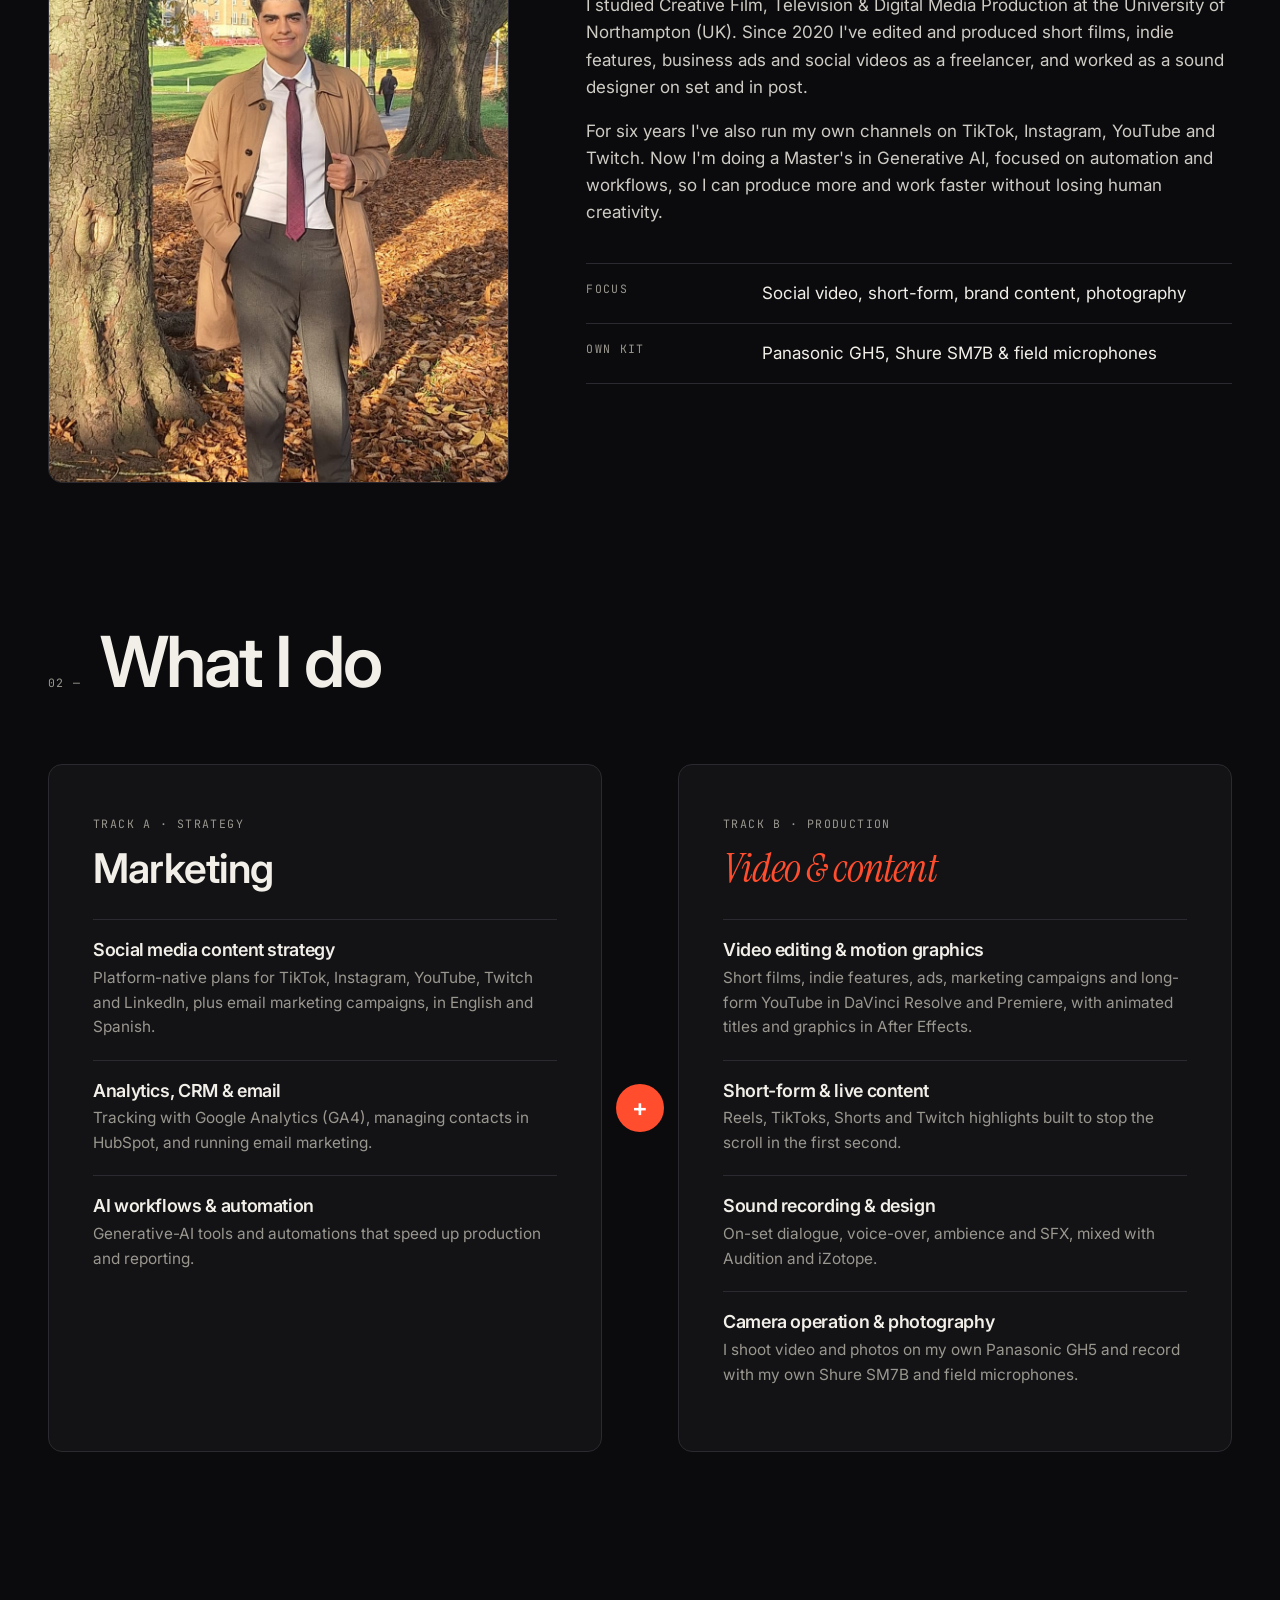
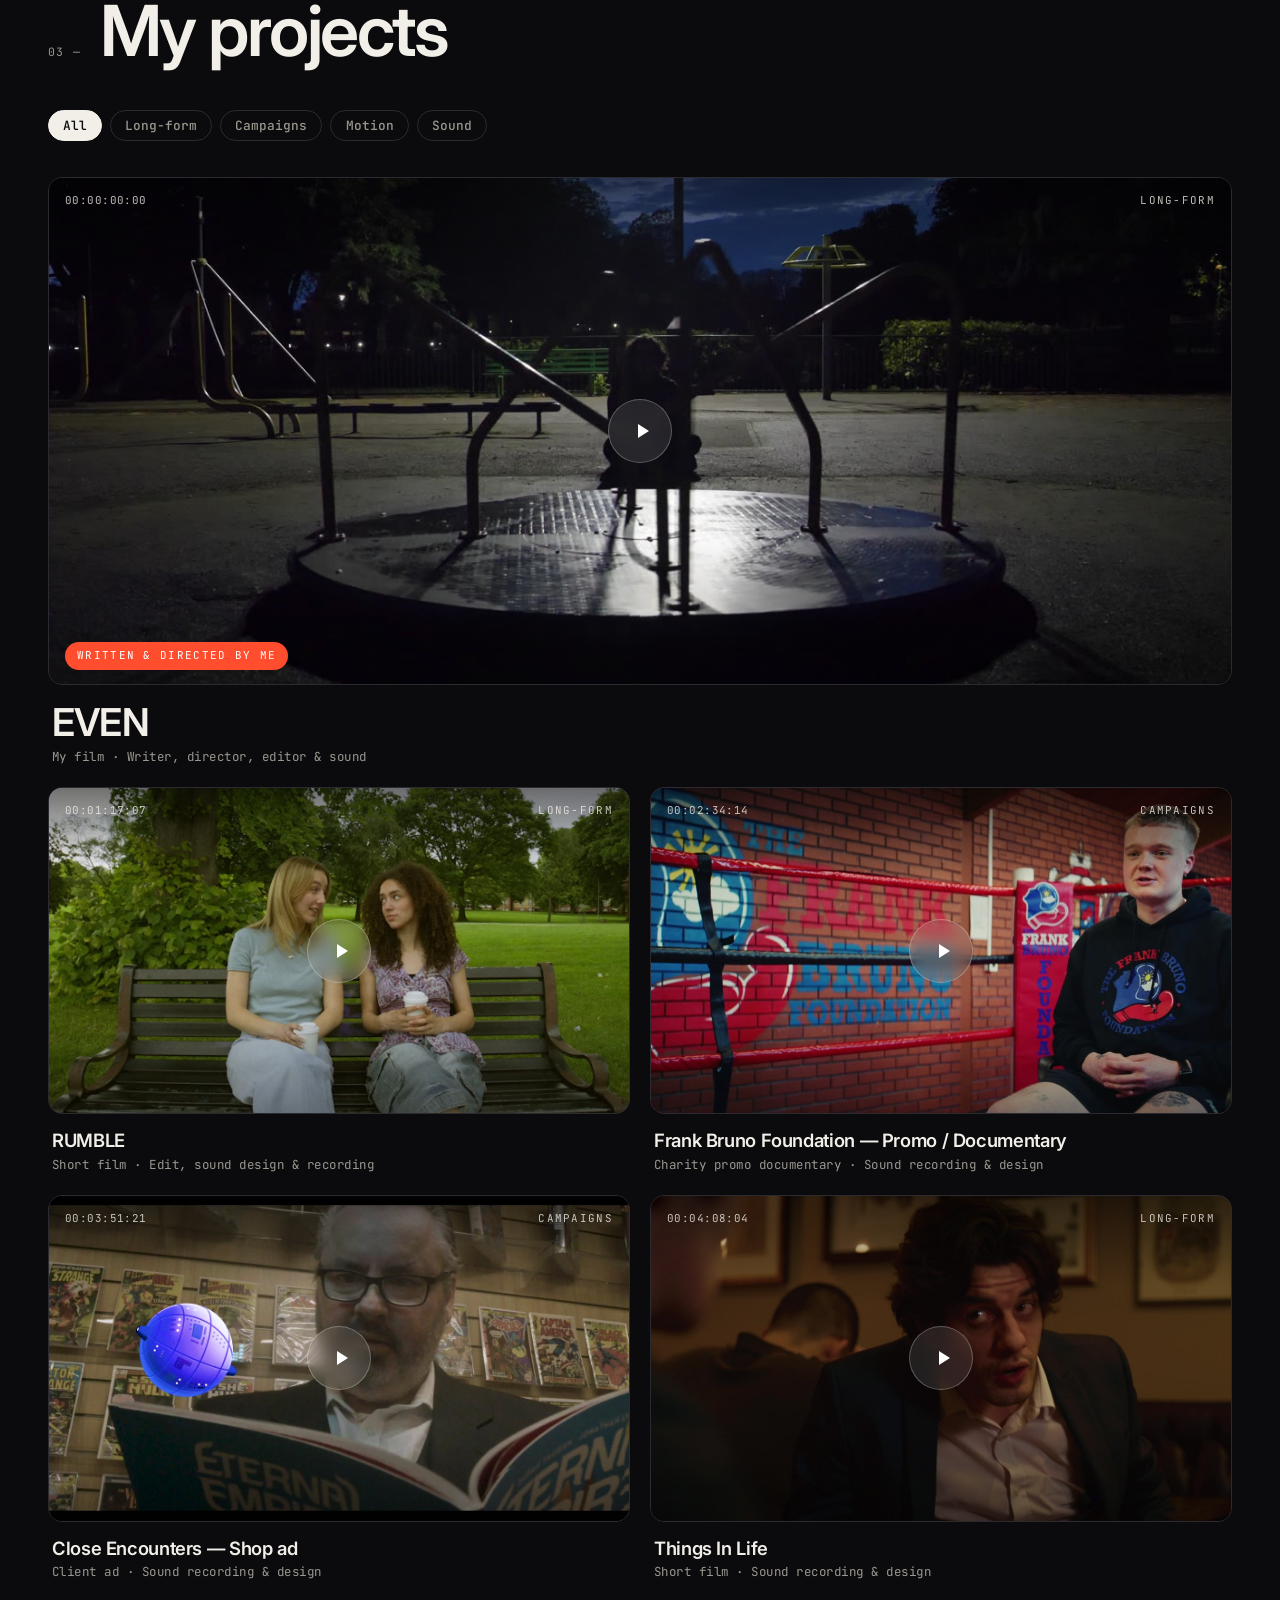
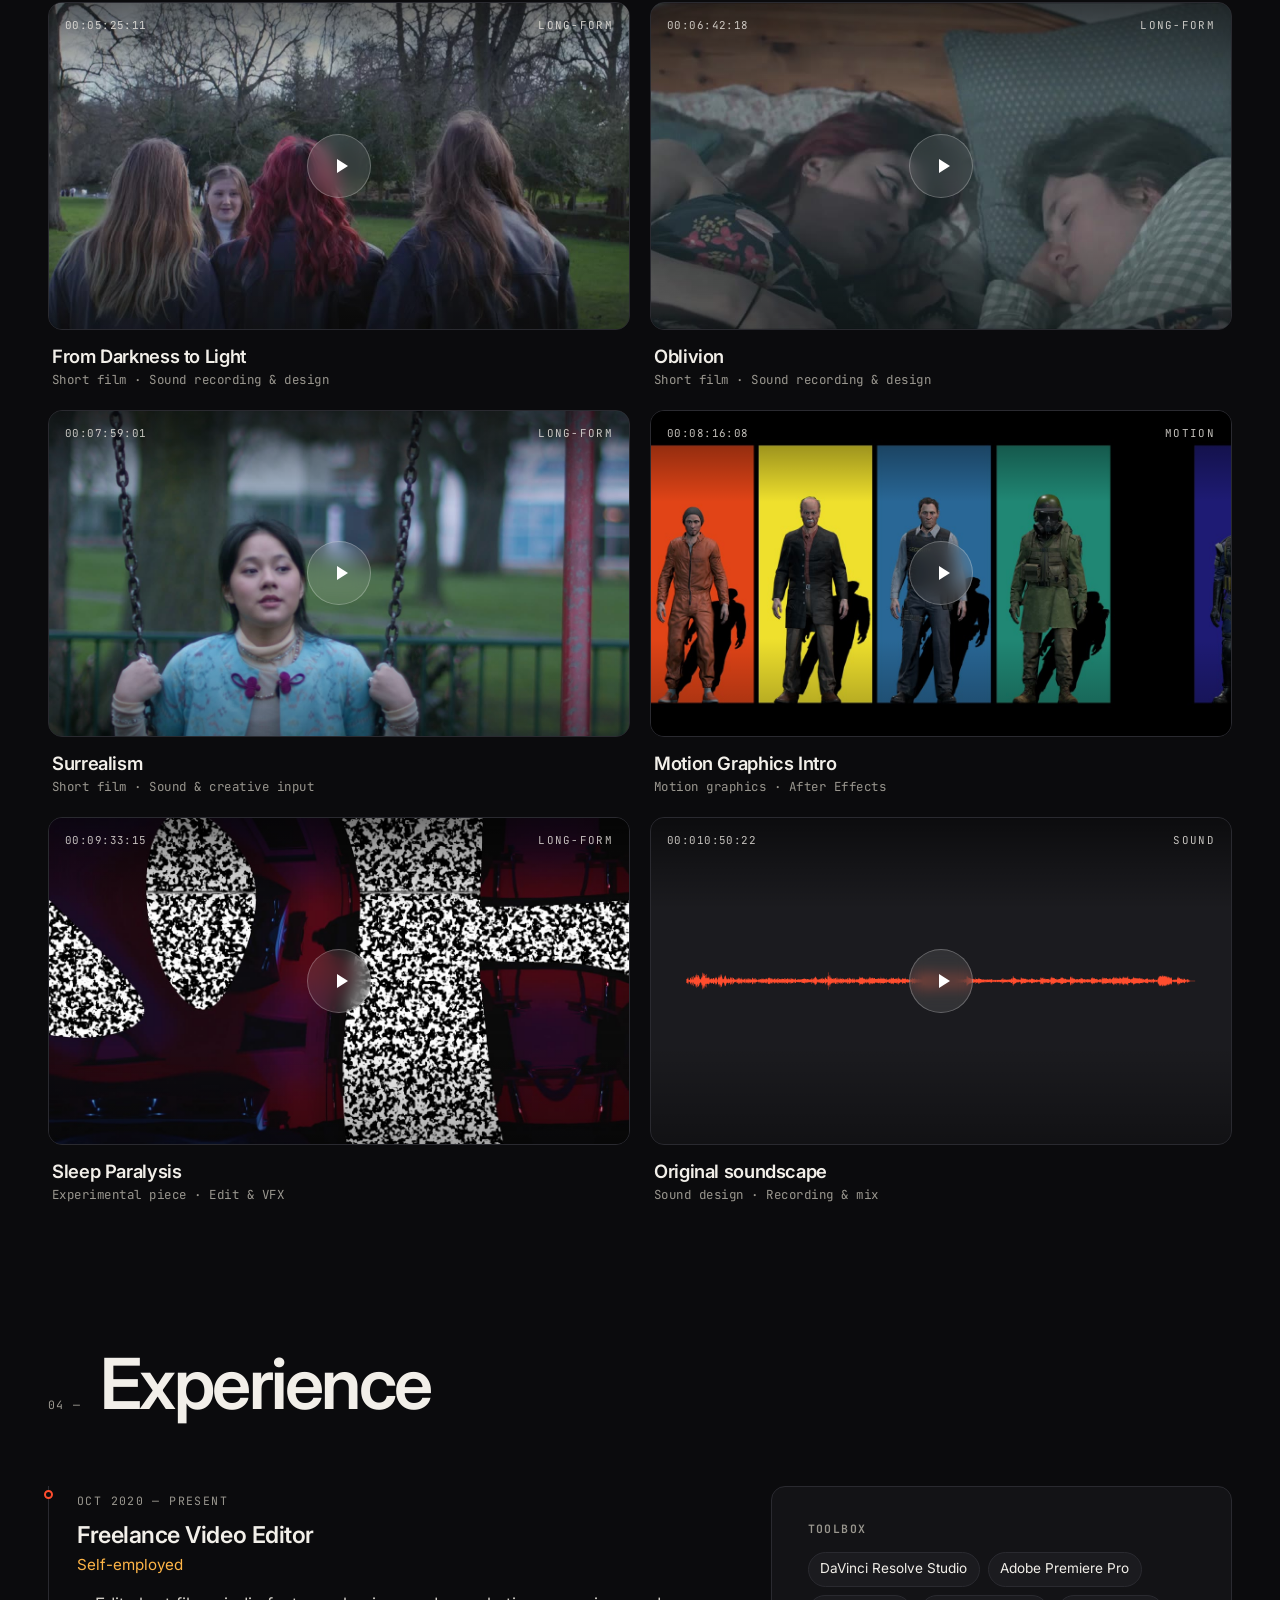
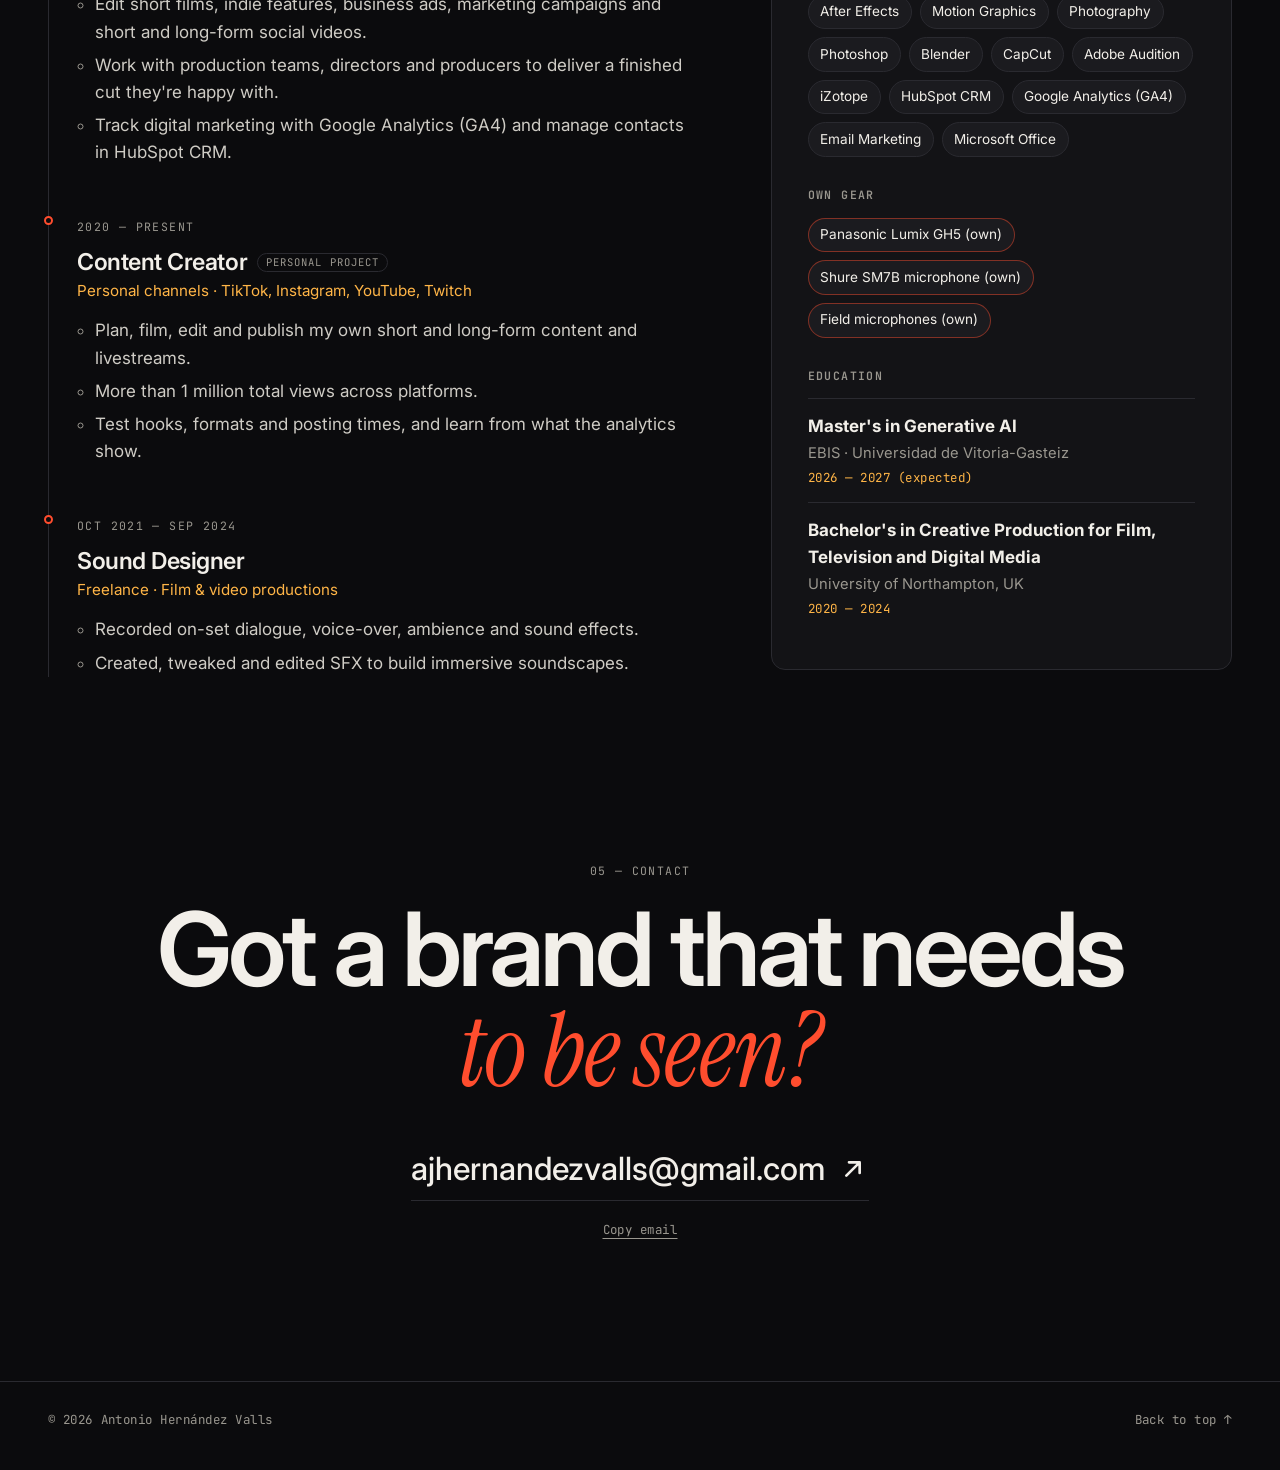
==== commit 5dfa8514: "Always-visible menu on small screens instead of a drop-down Co-Authored-By: Claude Opus 5.5 <noreply" ====
--- a/index.html
+++ b/index.html
@@ -18,7 +18,7 @@
   <link rel="preconnect" href="https://fonts.googleapis.com">
   <link rel="preconnect" href="https://fonts.gstatic.com" crossorigin>
   <link href="https://fonts.googleapis.com/css2?family=Instrument+Serif:ital@0;1&family=Inter:wght@400;500;600;700&family=JetBrains+Mono:wght@400;500&display=swap" rel="stylesheet">
-  <link rel="stylesheet" href="css/style.css?v=202610080355">
+  <link rel="stylesheet" href="css/style.css?v=202610080357">
   <link rel="icon" href="data:image/svg+xml,<svg xmlns='http://www.w3.org/2000/svg' viewBox='0 0 32 32'><rect width='32' height='32' rx='6' fill='%230b0b0d'/><circle cx='16' cy='16' r='6' fill='%23ff4d2e'/></svg>">
 </head>
 <body>
@@ -219,8 +219,8 @@
     </div>
   </dialog>
 
-  <script src="js/config.js?v=202610080355"></script>
-  <script src="js/i18n.js?v=202610080355"></script>
-  <script src="js/main.js?v=202610080355"></script>
+  <script src="js/config.js?v=202610080357"></script>
+  <script src="js/i18n.js?v=202610080357"></script>
+  <script src="js/main.js?v=202610080357"></script>
 </body>
 </html>
--- a/css/style.css
+++ b/css/style.css
@@ -359,16 +359,26 @@
   .stat { border-top: 1px solid var(--line); }
   .stat:nth-child(-n+2) { border-top: 0; }
 }
+/* Smaller screens: no drop-down. The menu becomes an always-visible second row
+   that can be swiped sideways if it doesn't fit. */
 @media (max-width: 960px) {
-  .nav__toggle { display: block; }
+  html { scroll-padding-top: calc(var(--nav-h, 104px) + 12px); }
+  .nav {
+    background: rgba(11,11,13,.86); backdrop-filter: blur(14px); -webkit-backdrop-filter: blur(14px);
+    border-bottom-color: var(--line);
+  }
+  .nav__inner { flex-wrap: wrap; row-gap: 10px; column-gap: 16px; padding-top: 12px; padding-bottom: 10px; }
   .nav__links {
-    position: absolute; top: 100%; left: 0; right: 0; flex-direction: column; align-items: flex-start; gap: 0;
-    background: rgba(11,11,13,.96); border-bottom: 1px solid var(--line); padding: 8px var(--gutter) 20px;
-    display: none;
+    order: 3; width: 100%; gap: 22px; overflow-x: auto; scrollbar-width: none;
+    -webkit-overflow-scrolling: touch; padding: 2px 0;
+    -webkit-mask-image: linear-gradient(90deg, #000 88%, transparent);
+            mask-image: linear-gradient(90deg, #000 88%, transparent);
   }
-  .nav.is-open .nav__links { display: flex; }
-  .nav__links a { padding: 12px 0; font-size: 1.1rem; width: 100%; }
-  .nav__links .nav__cta { border: 0; padding: 12px 0; color: var(--accent); }
+  .nav__links::-webkit-scrollbar { display: none; }
+  .nav__links a { font-size: .9rem; }
+  .nav__links a:last-child { margin-right: 28px; }
+  .nav__links .nav__cta { padding: .35em .95em; }
+  .hero { padding-top: calc(var(--nav-h, 104px) + 10px); }
 }
 @media (max-width: 860px) {
   .about__grid, .exp__grid { grid-template-columns: 1fr; }
@@ -380,7 +390,14 @@
 }
 @media (max-width: 600px) {
   body { font-size: 16px; }
-  .hero { padding-top: 76px; }
+  .hero { padding-top: calc(var(--nav-h, 104px) + 8px); }
+  /* phones: wrap the menu instead of scrolling, so every option is always visible */
+  .nav__links {
+    flex-wrap: wrap; overflow: visible; gap: 8px 16px;
+    -webkit-mask-image: none; mask-image: none;
+  }
+  .nav__links a { font-size: .84rem; }
+  .nav__links a:last-child { margin-right: 0; }
   .hero__frame { min-height: 520px; padding: 72px 20px 28px; border-radius: 16px; }
   .hud--tl, .hud--tr { top: 18px; }
   .hud--tl { left: 18px; } .hud--tr { right: 18px; } .hud--br { display: none; }
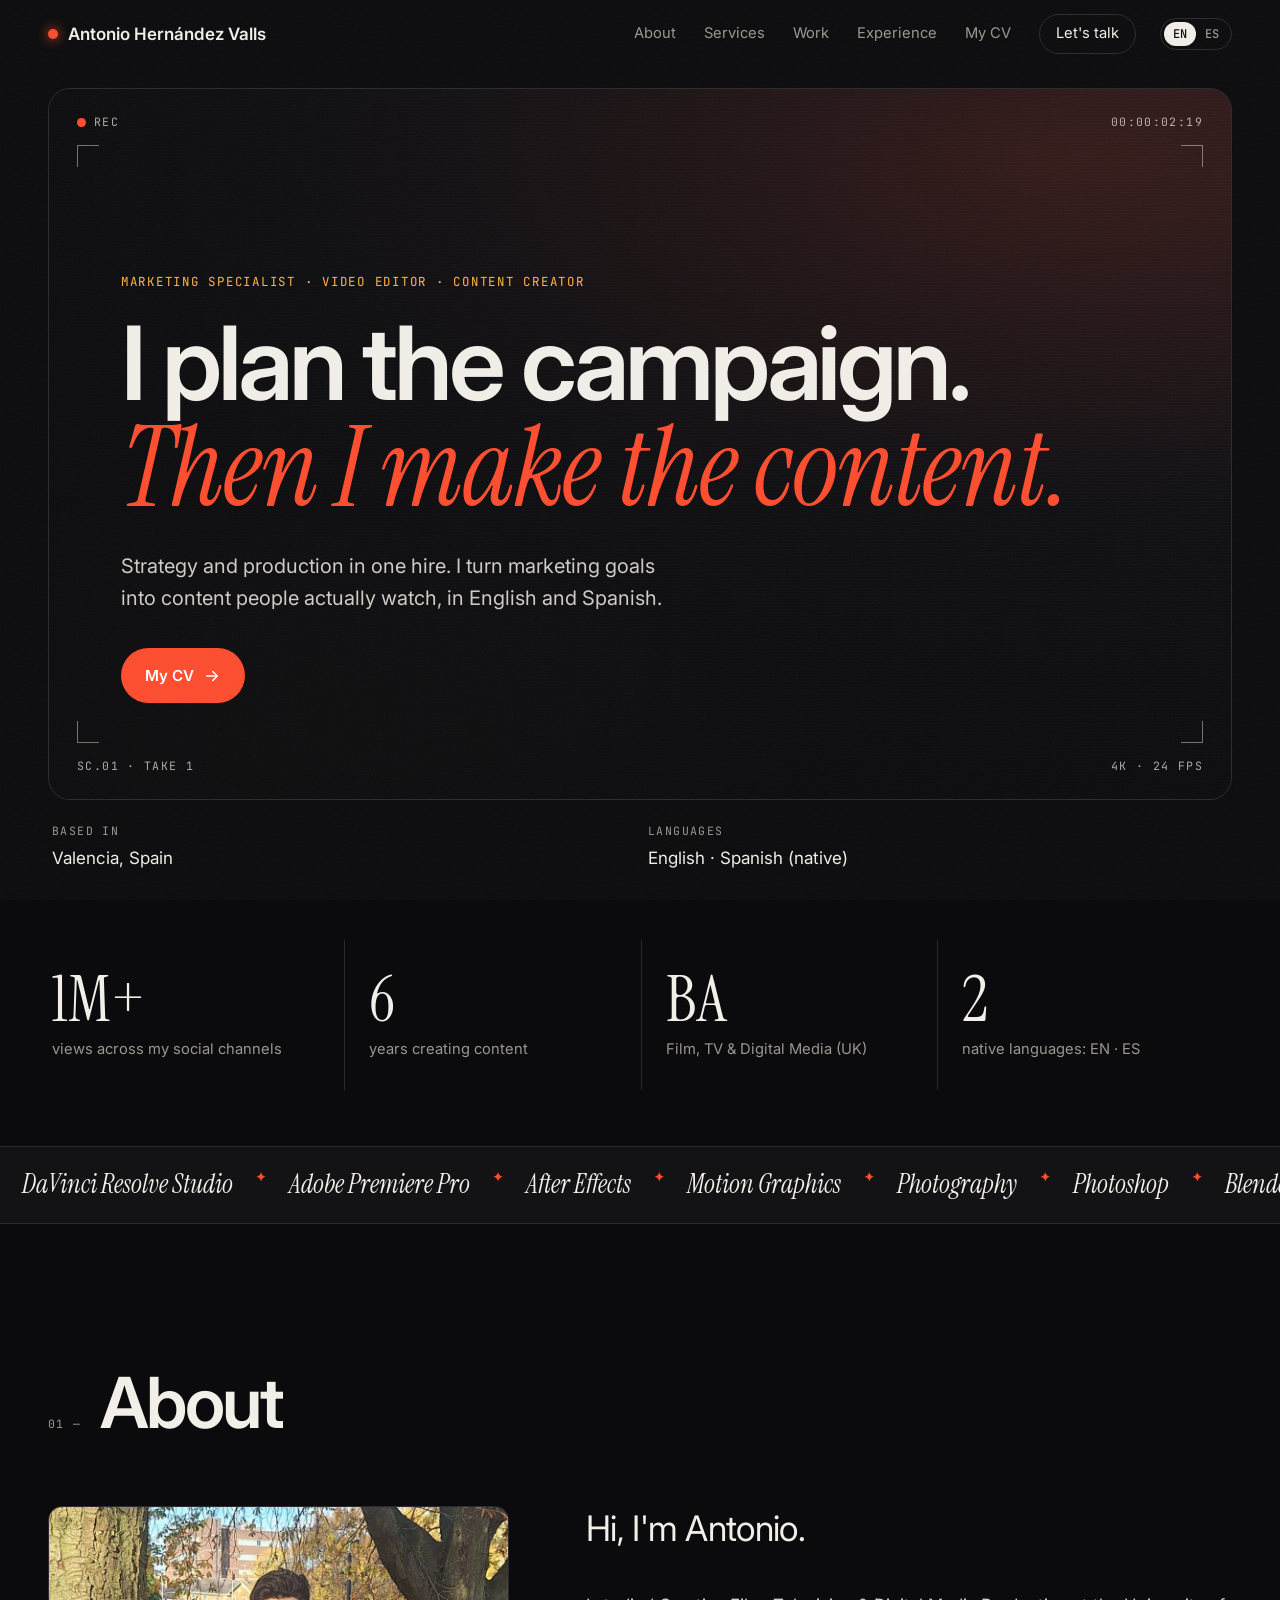
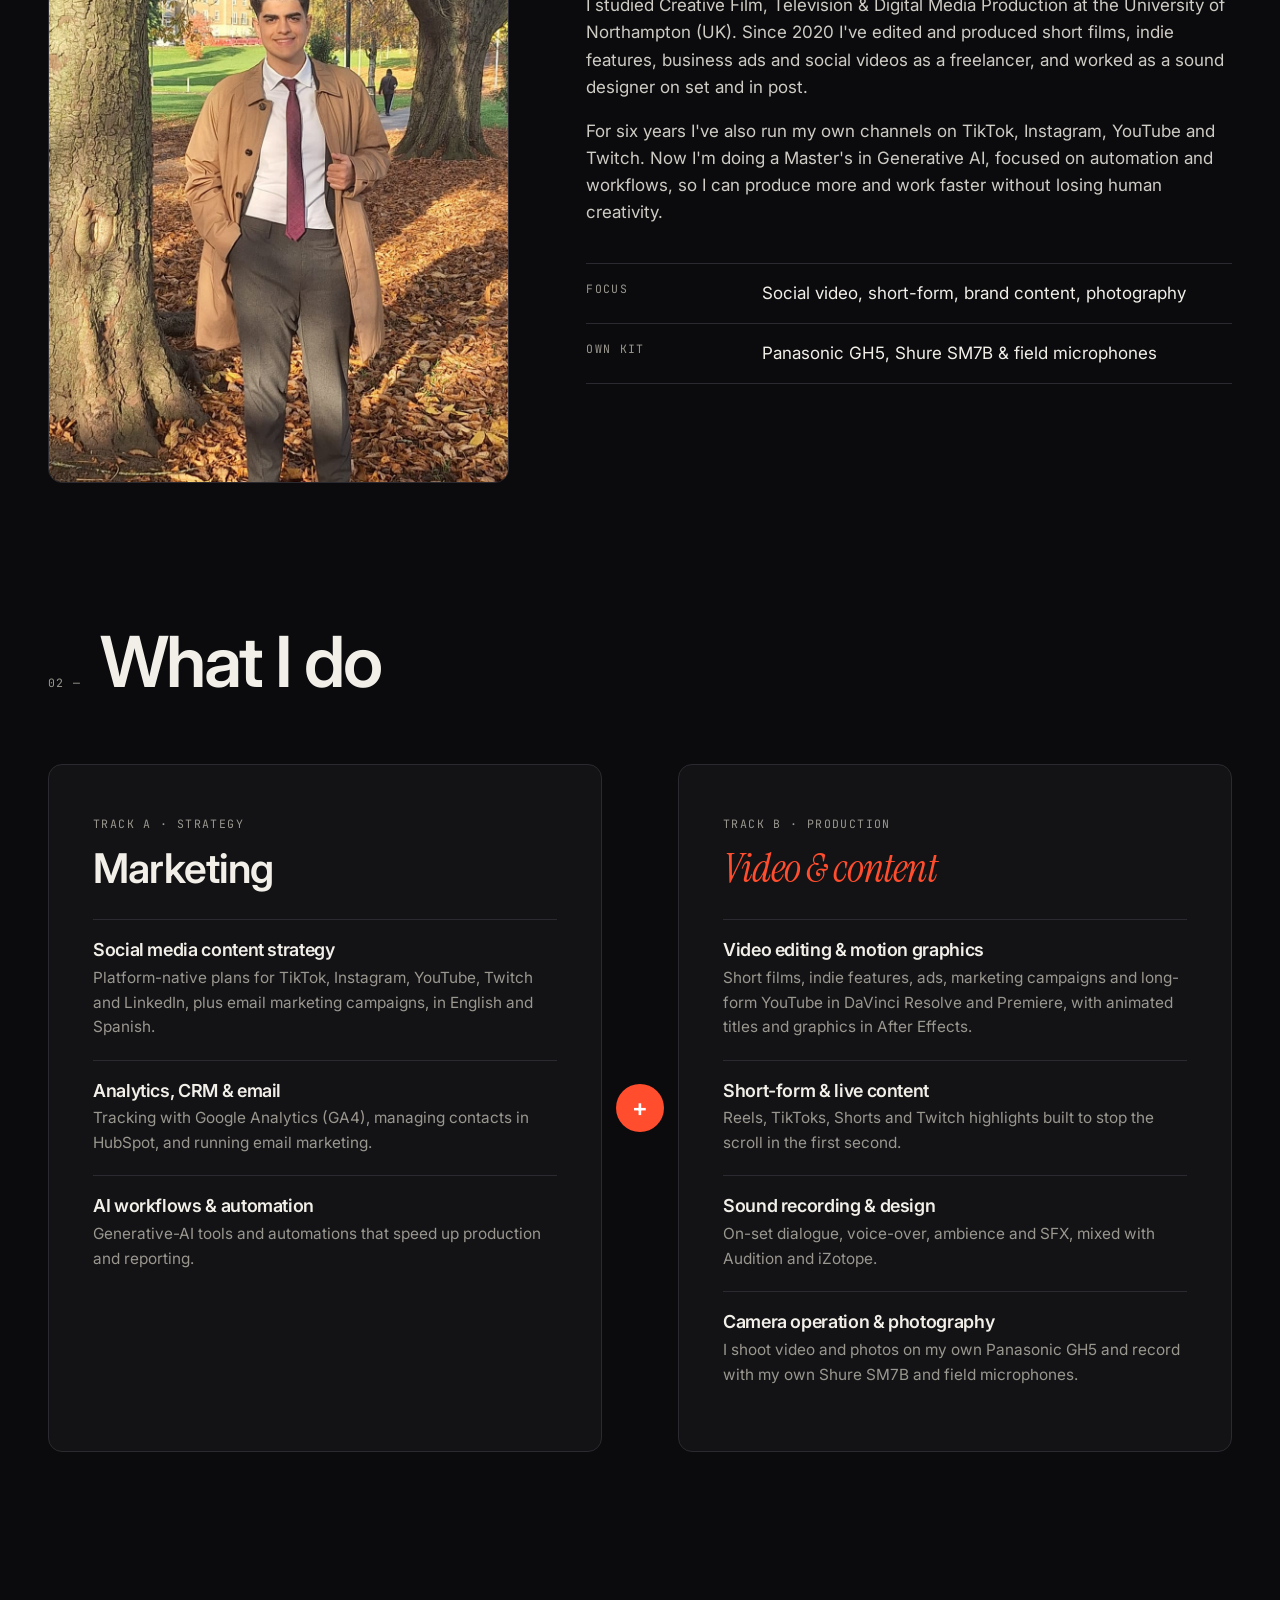
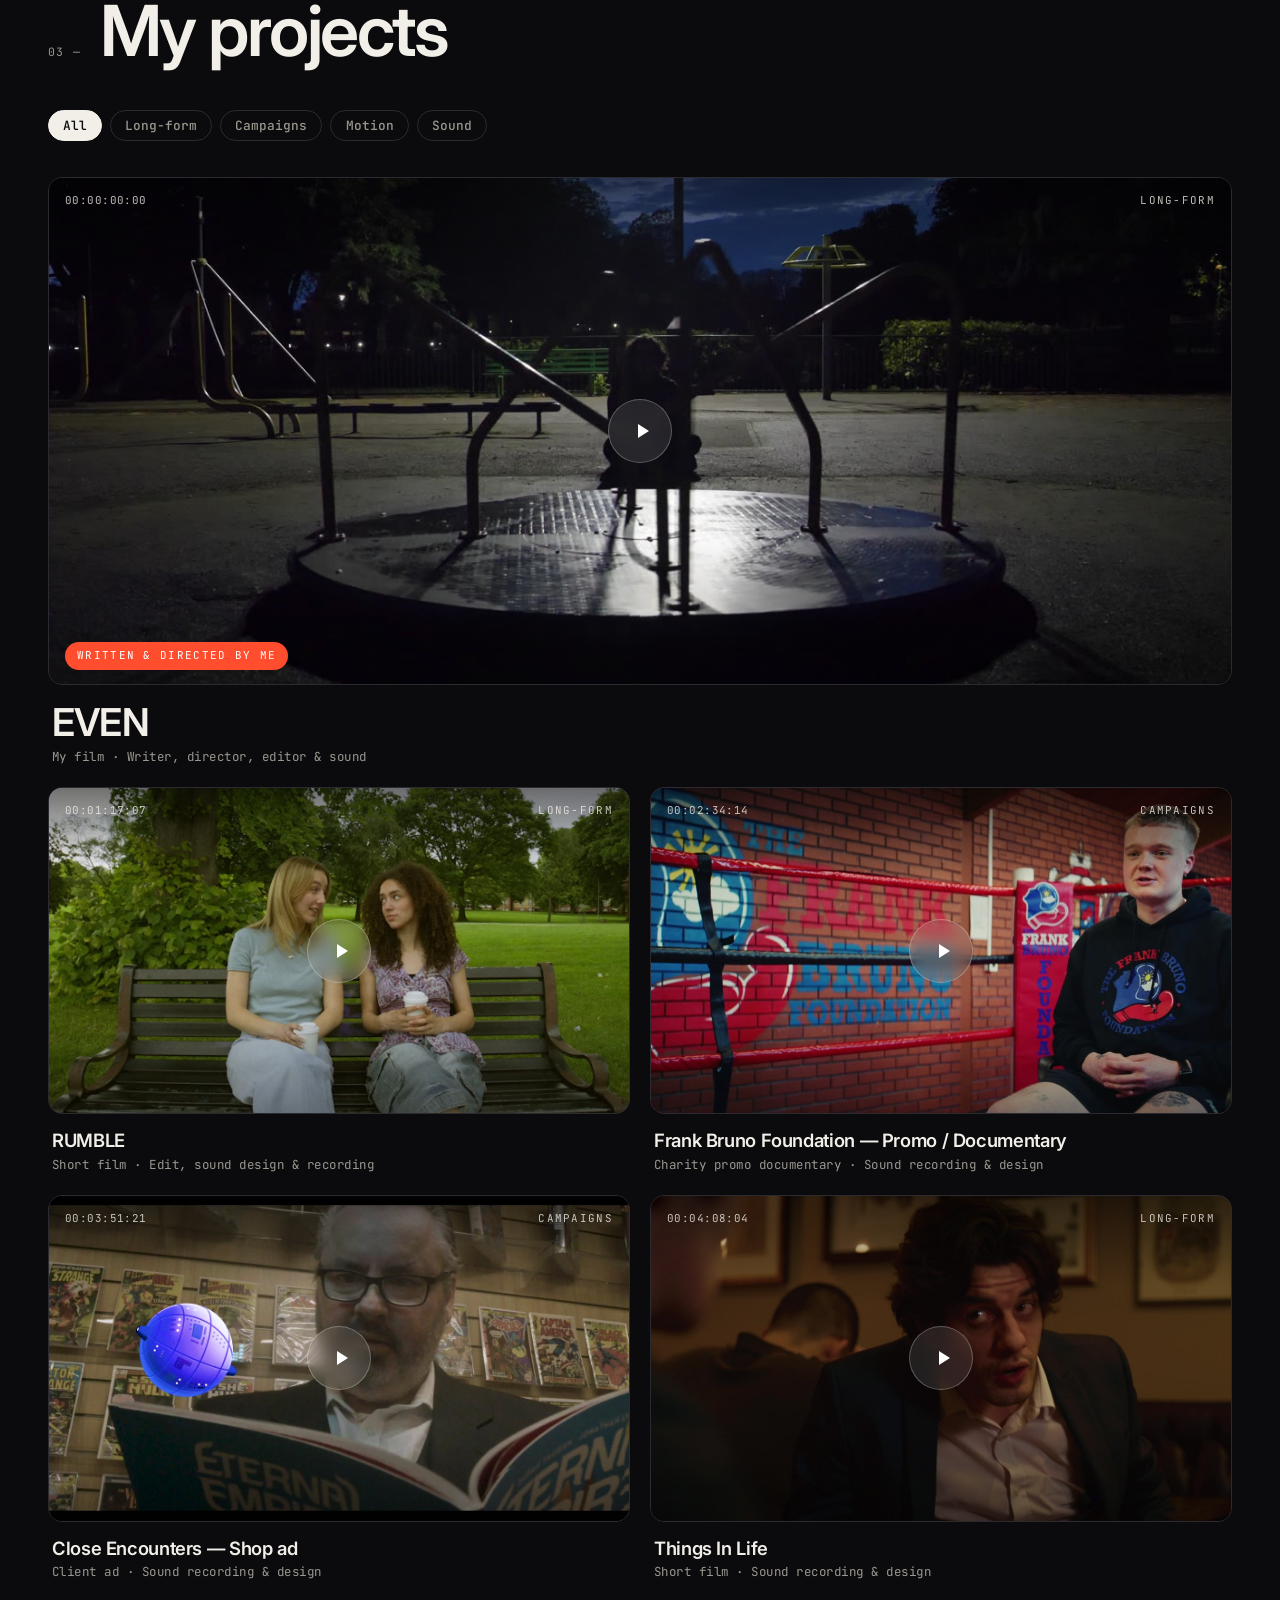
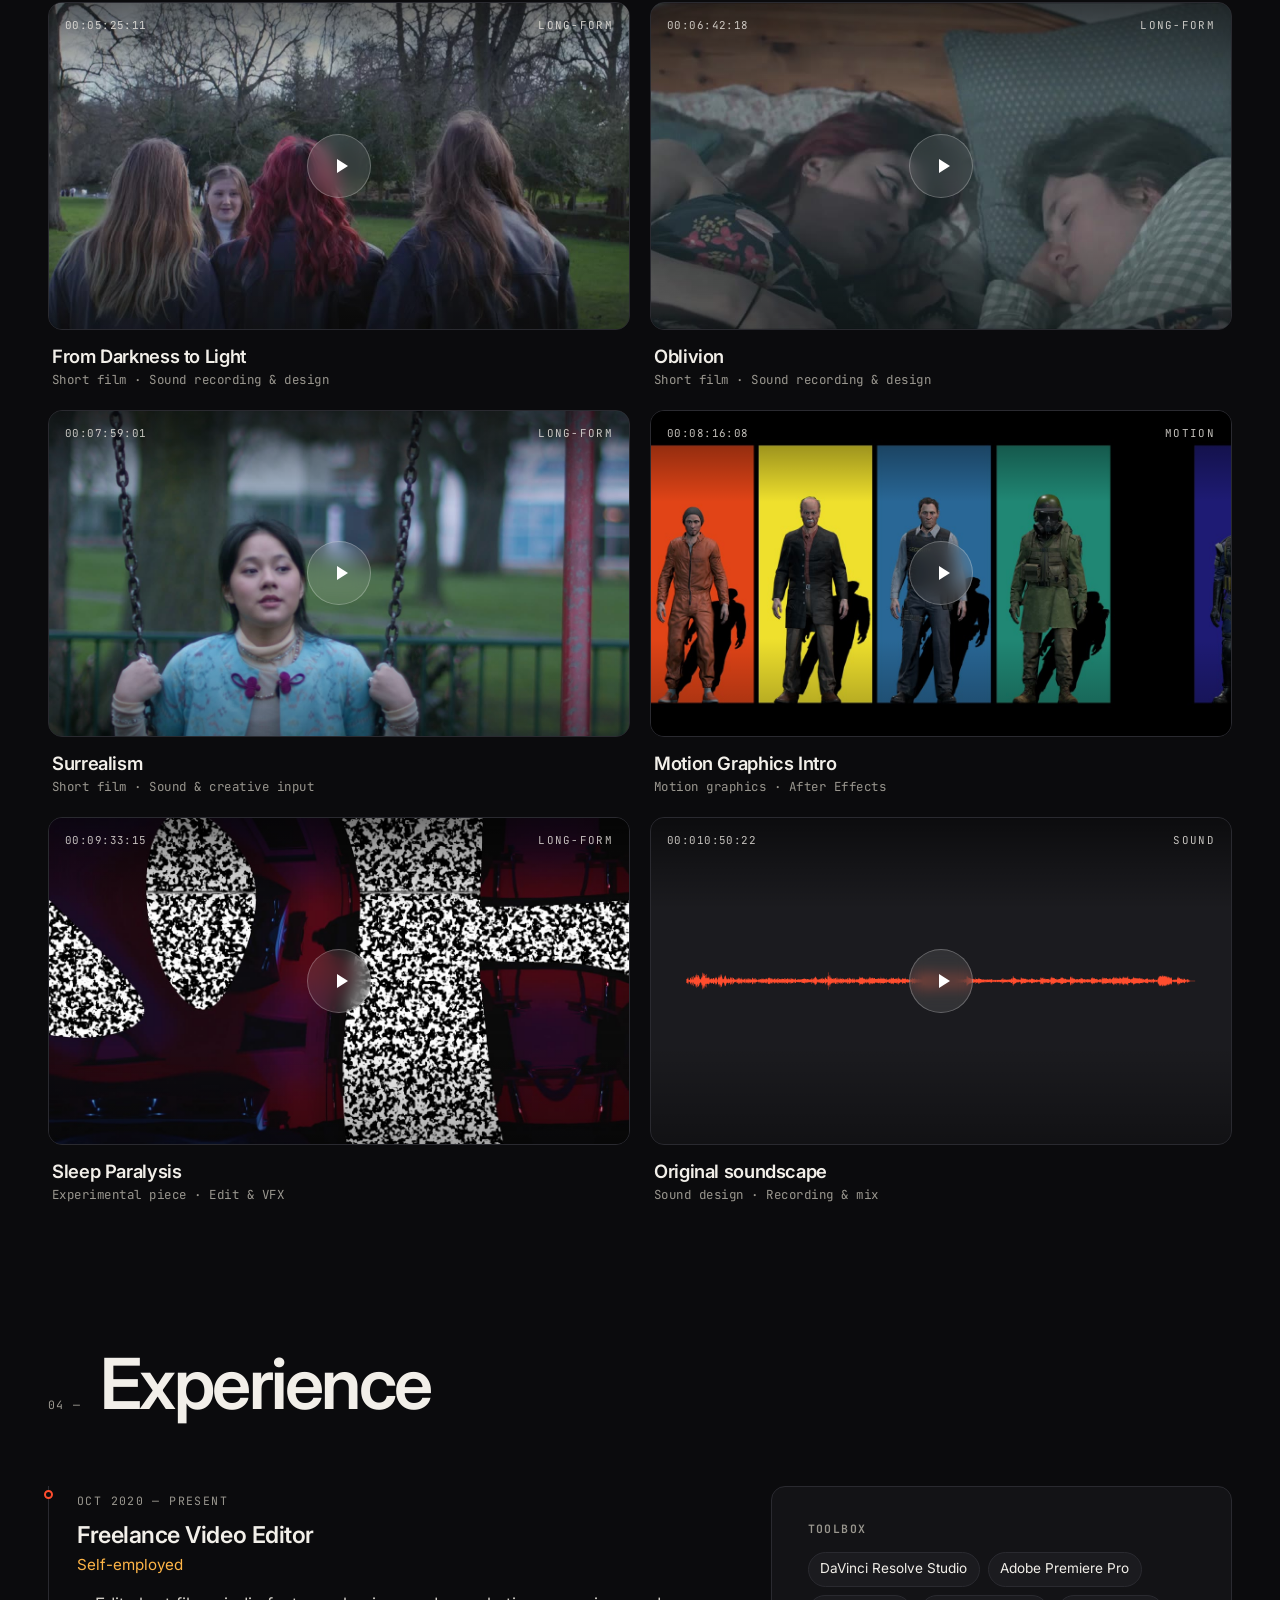
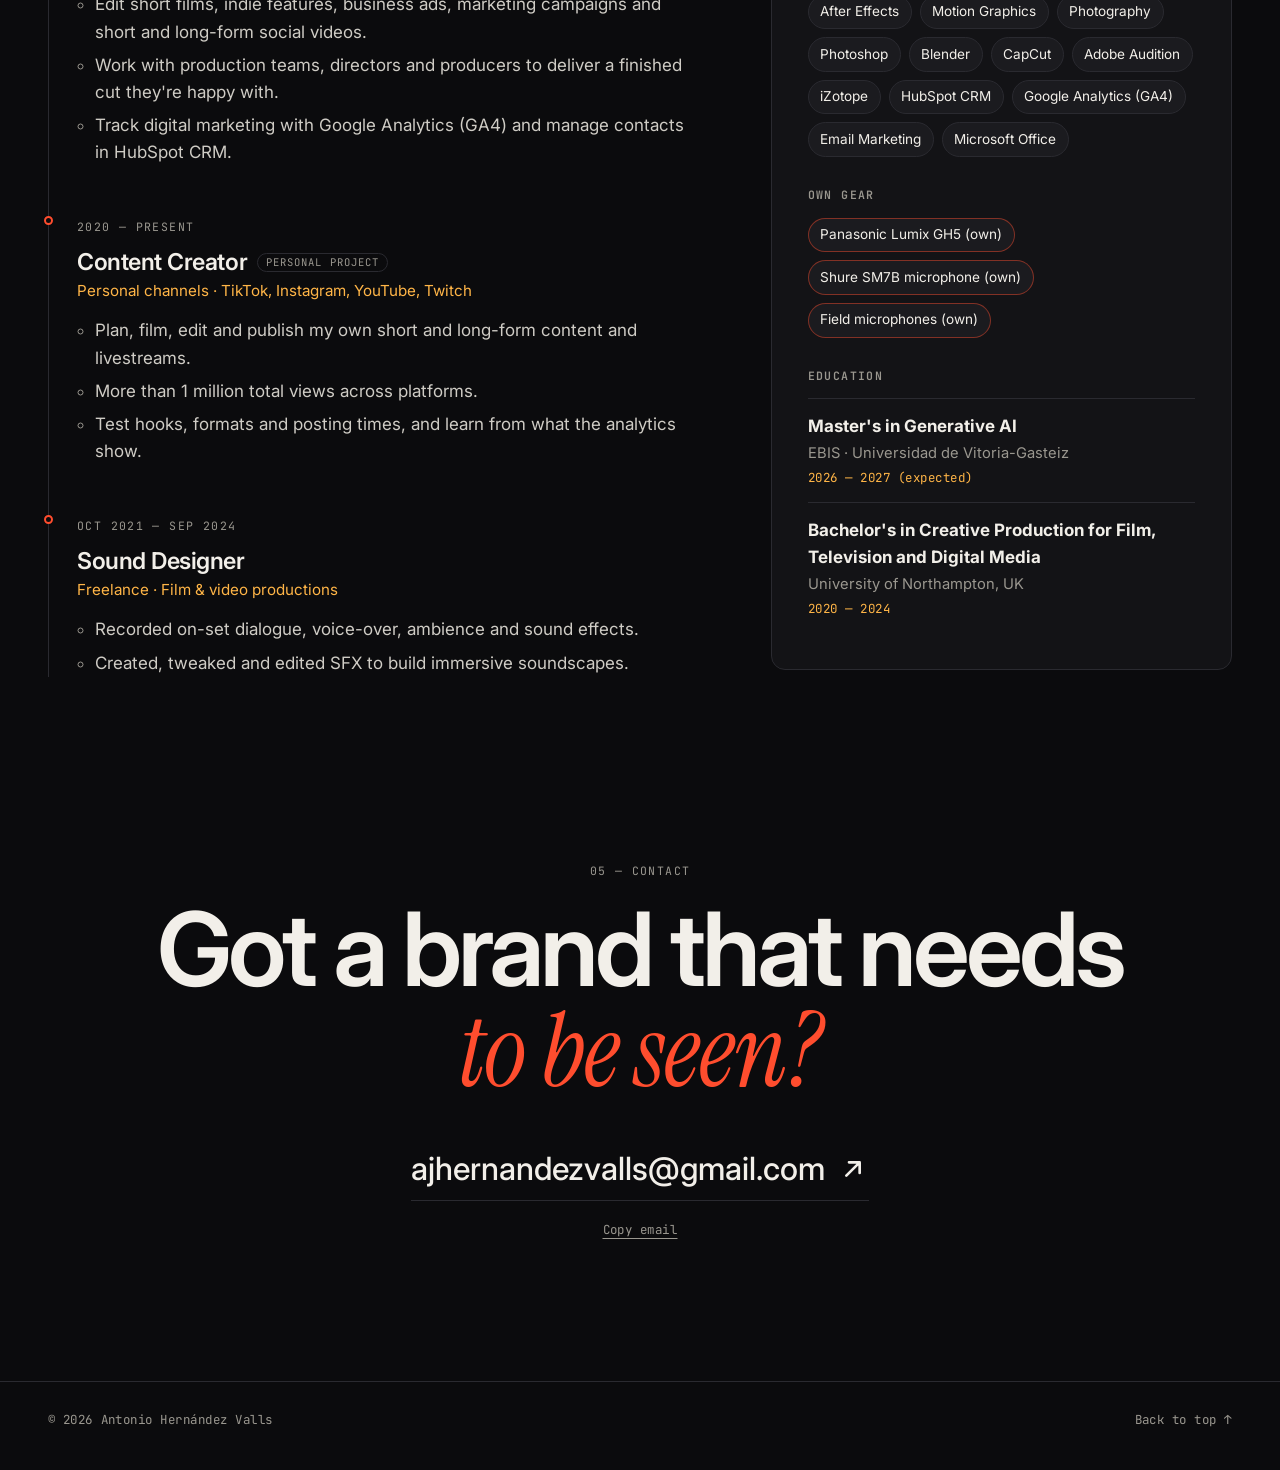
==== commit bbd8f484: "Add portfolio link to the CV PDFs Co-Authored-By: Claude Opus 5.5 <noreply@anthropic.com>" ====
--- a/index.html
+++ b/index.html
@@ -18,7 +18,7 @@
   <link rel="preconnect" href="https://fonts.googleapis.com">
   <link rel="preconnect" href="https://fonts.gstatic.com" crossorigin>
   <link href="https://fonts.googleapis.com/css2?family=Instrument+Serif:ital@0;1&family=Inter:wght@400;500;600;700&family=JetBrains+Mono:wght@400;500&display=swap" rel="stylesheet">
-  <link rel="stylesheet" href="css/style.css?v=202610080357">
+  <link rel="stylesheet" href="css/style.css?v=202610080426">
   <link rel="icon" href="data:image/svg+xml,<svg xmlns='http://www.w3.org/2000/svg' viewBox='0 0 32 32'><rect width='32' height='32' rx='6' fill='%230b0b0d'/><circle cx='16' cy='16' r='6' fill='%23ff4d2e'/></svg>">
 </head>
 <body>
@@ -219,8 +219,8 @@
     </div>
   </dialog>
 
-  <script src="js/config.js?v=202610080357"></script>
-  <script src="js/i18n.js?v=202610080357"></script>
-  <script src="js/main.js?v=202610080357"></script>
+  <script src="js/config.js?v=202610080426"></script>
+  <script src="js/i18n.js?v=202610080426"></script>
+  <script src="js/main.js?v=202610080426"></script>
 </body>
 </html>
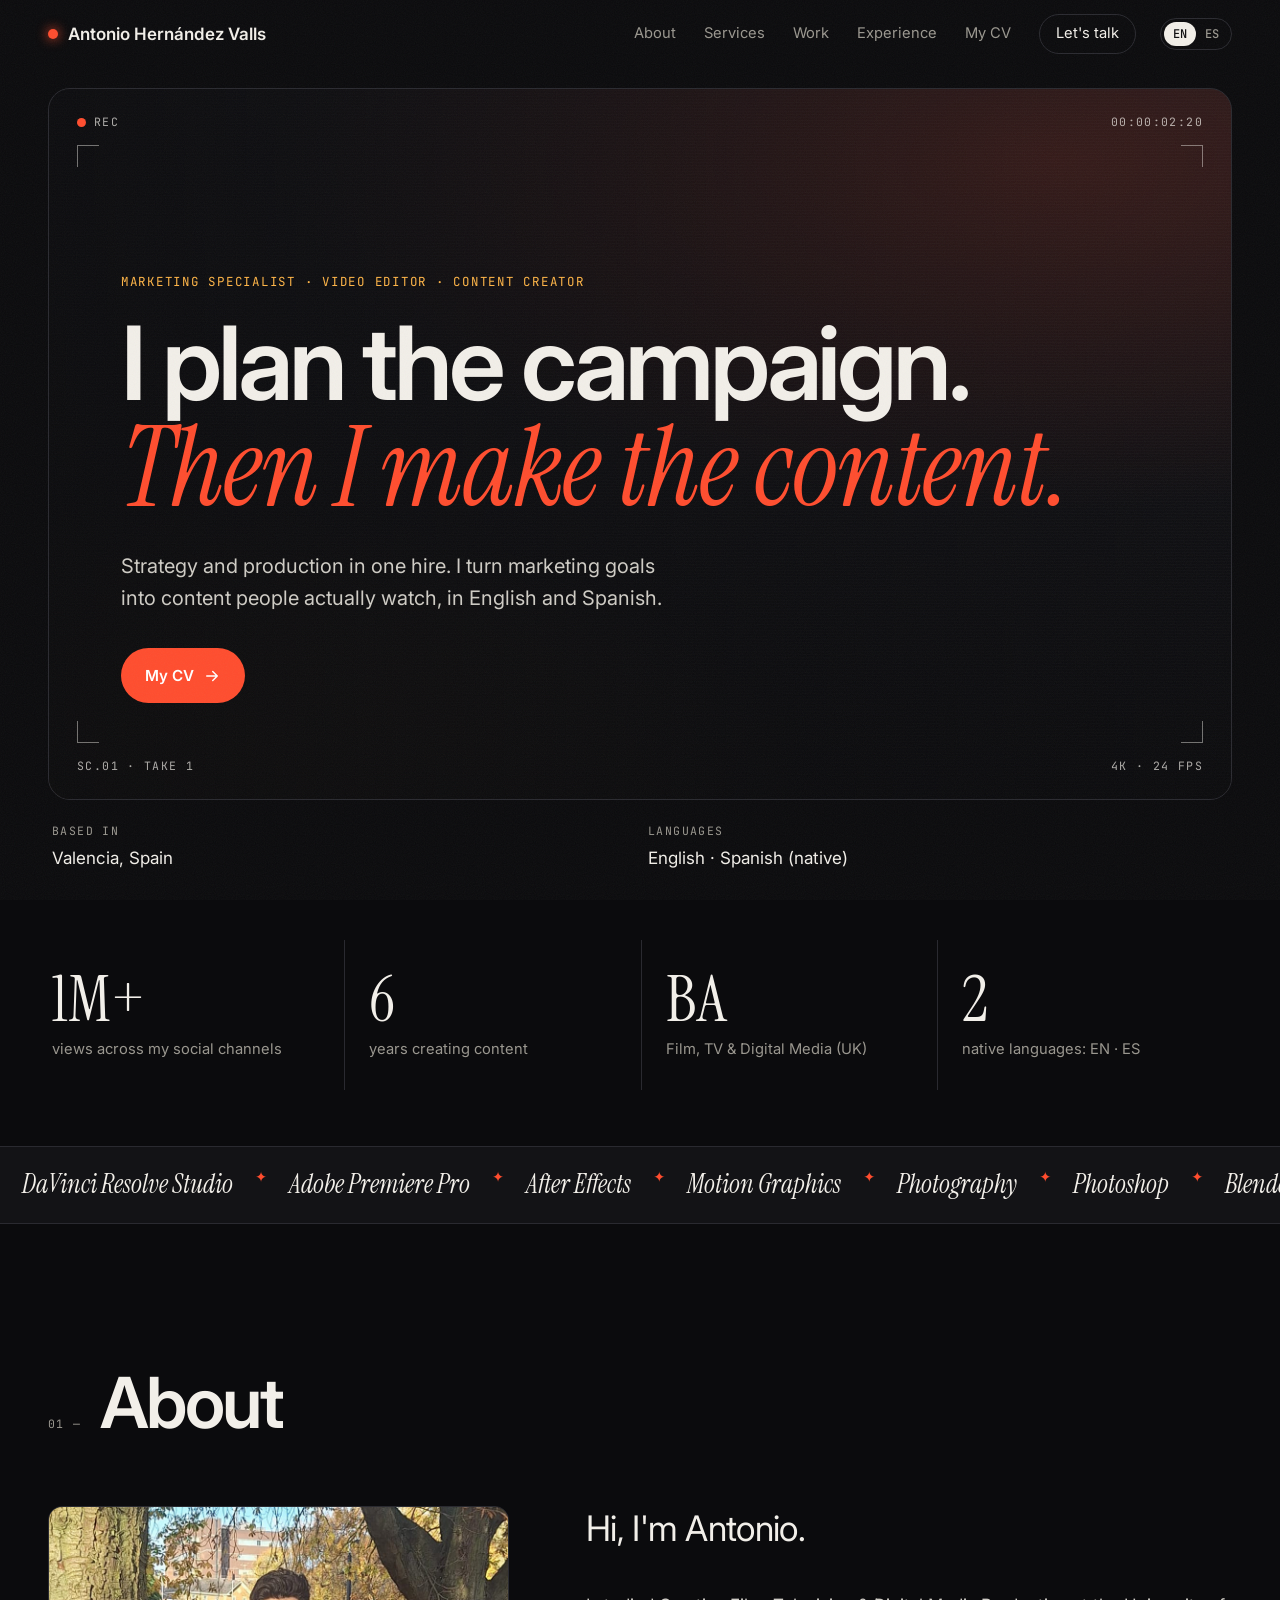
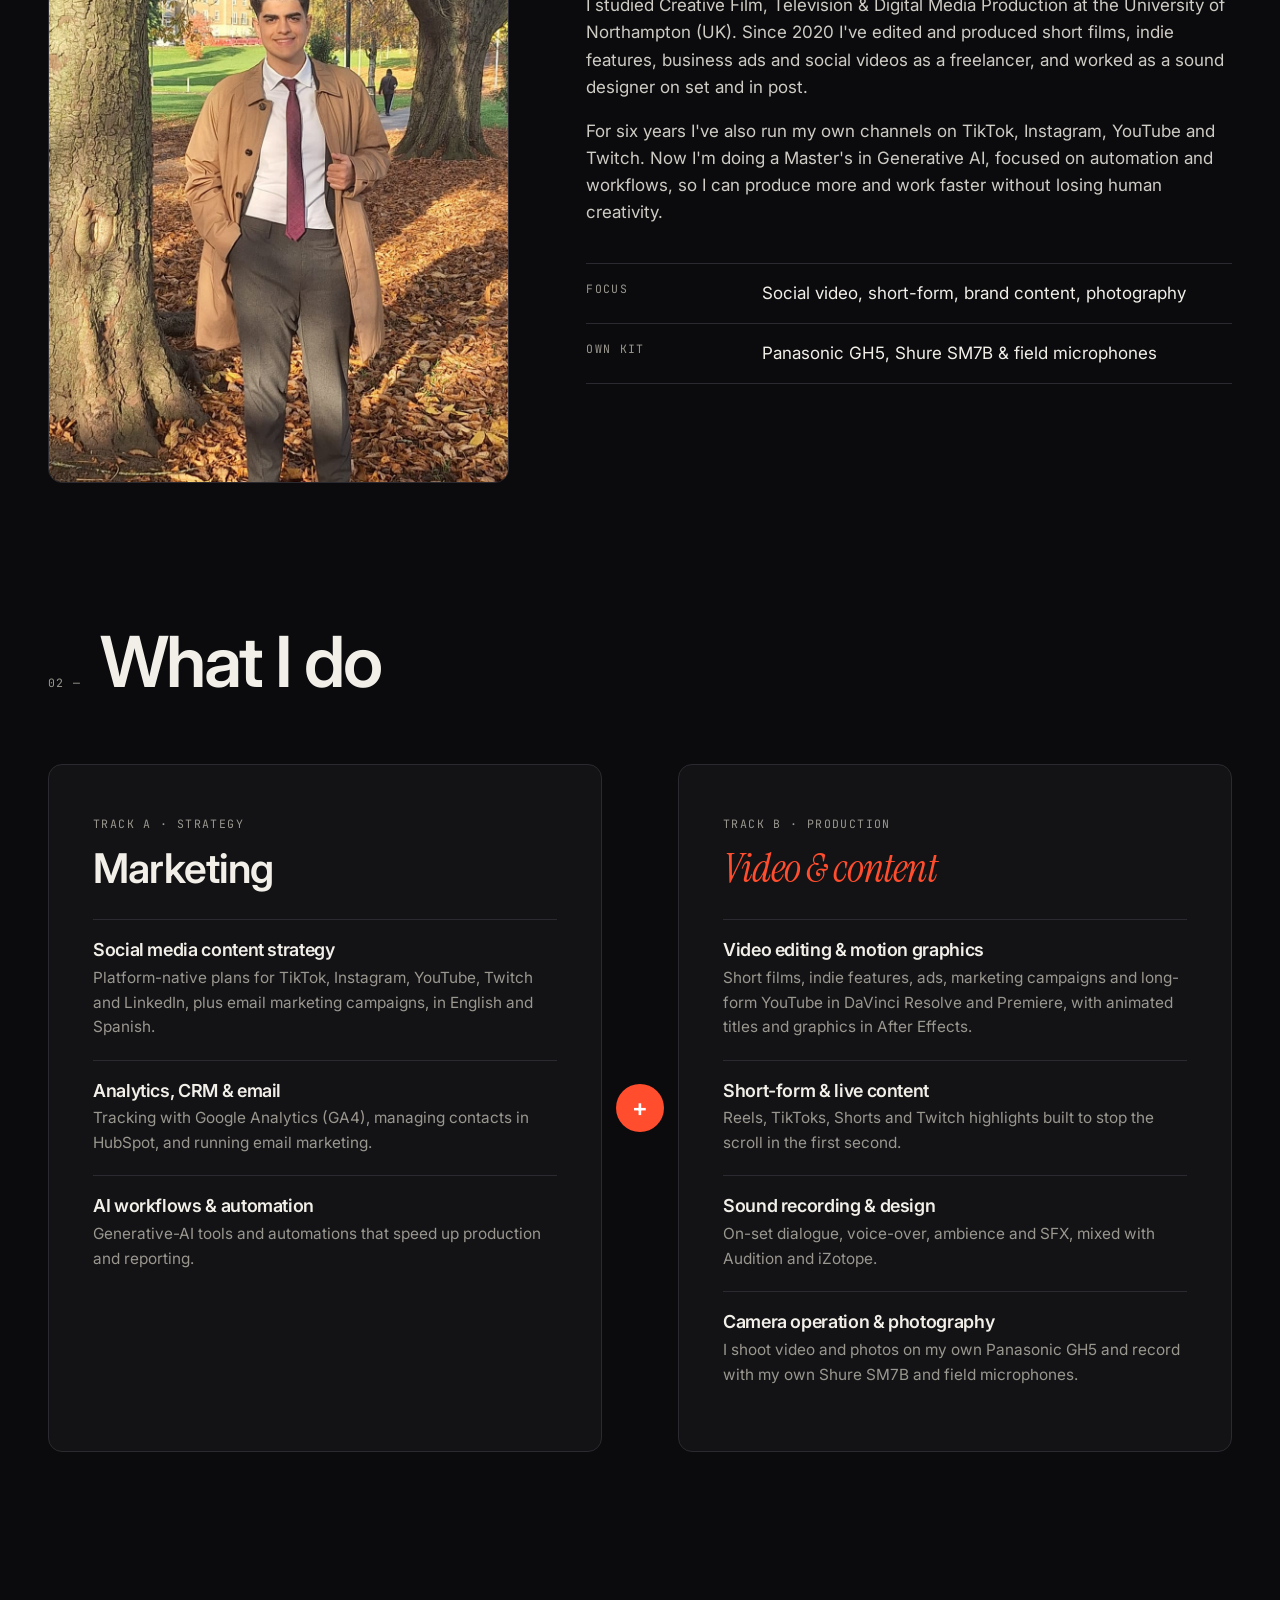
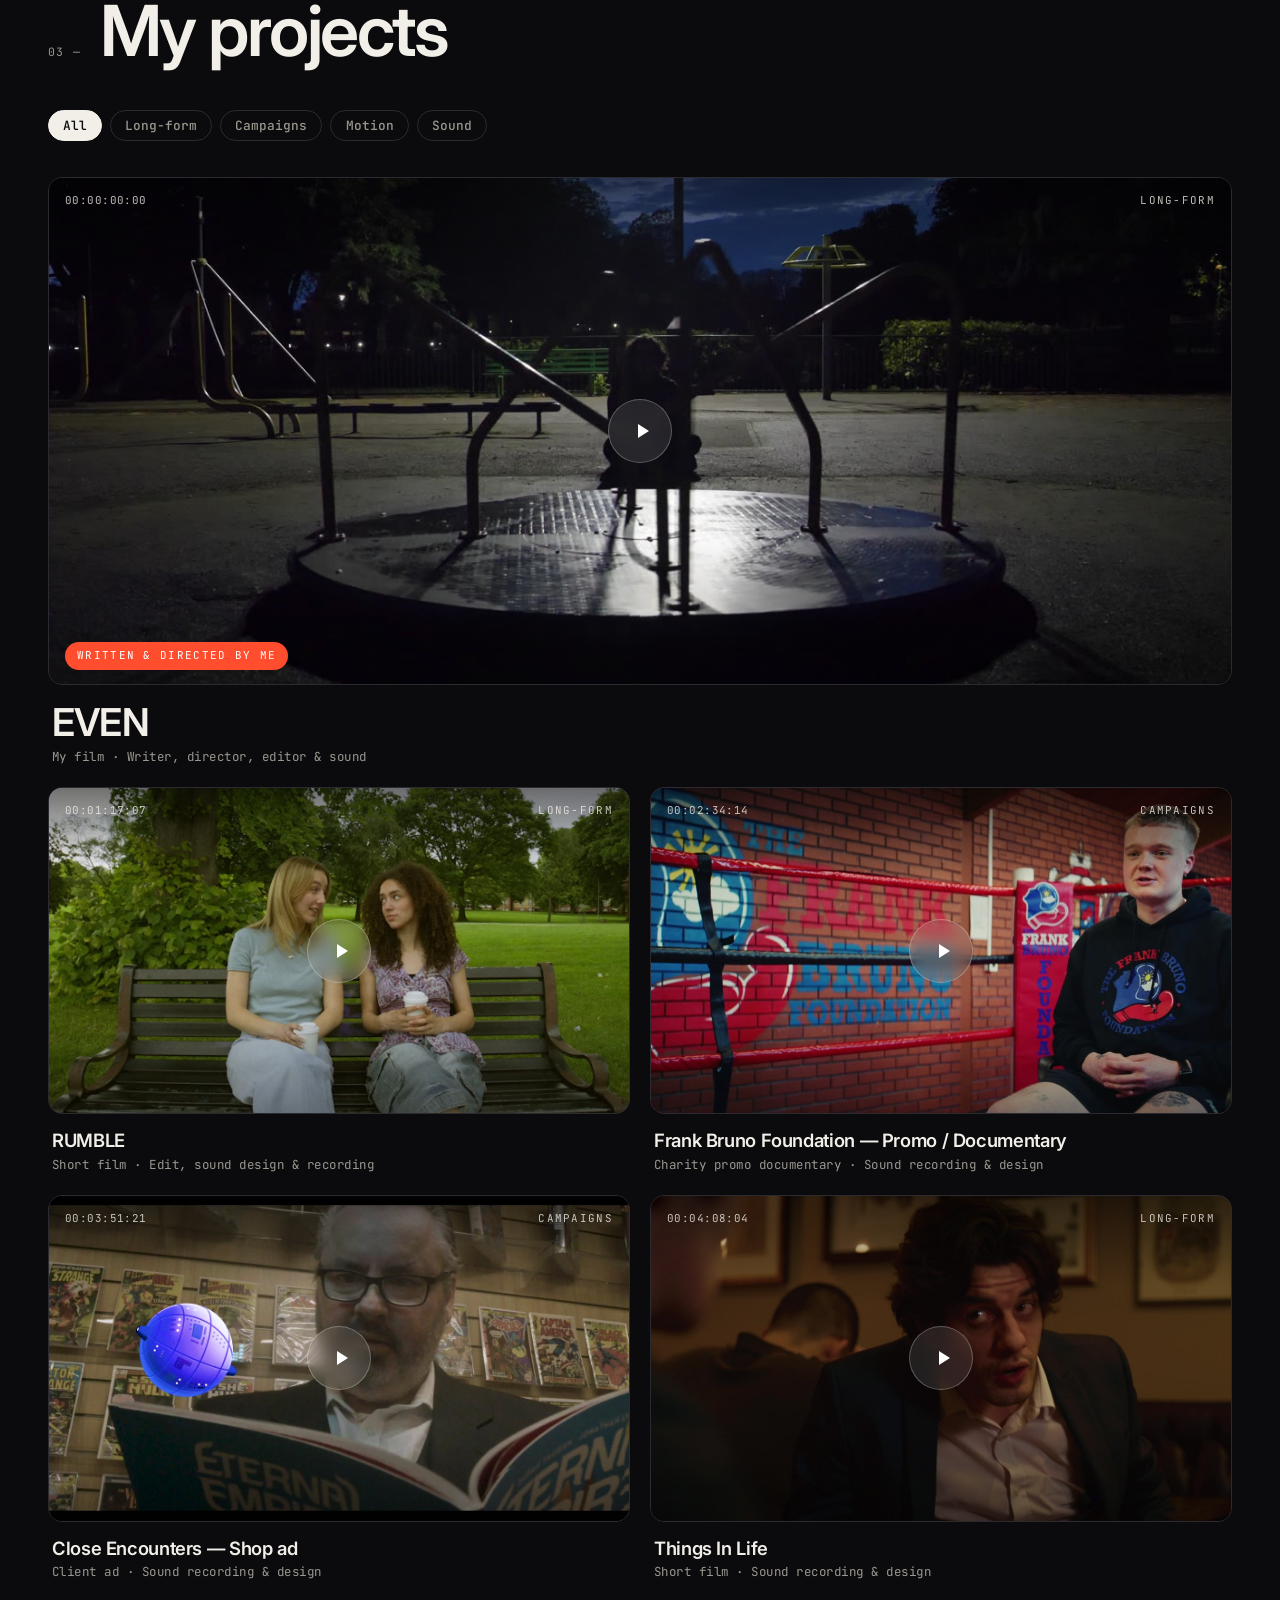
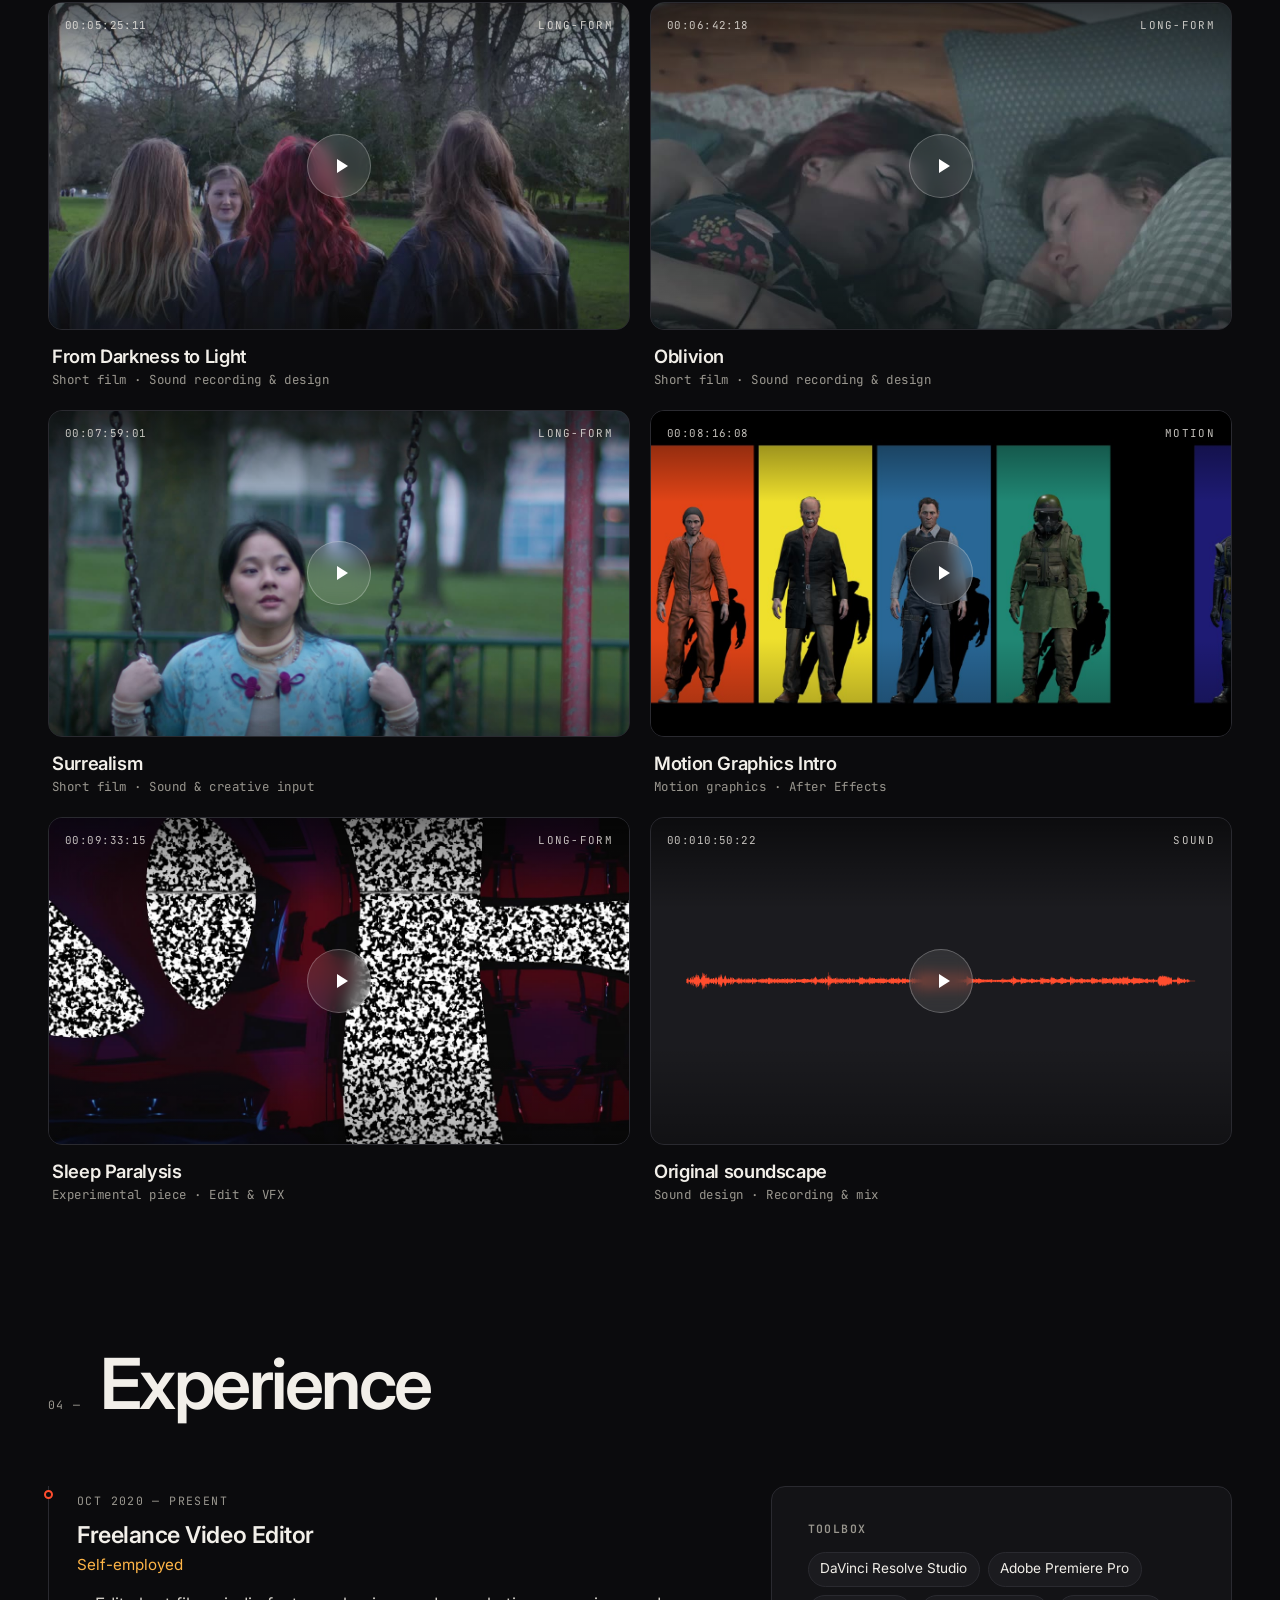
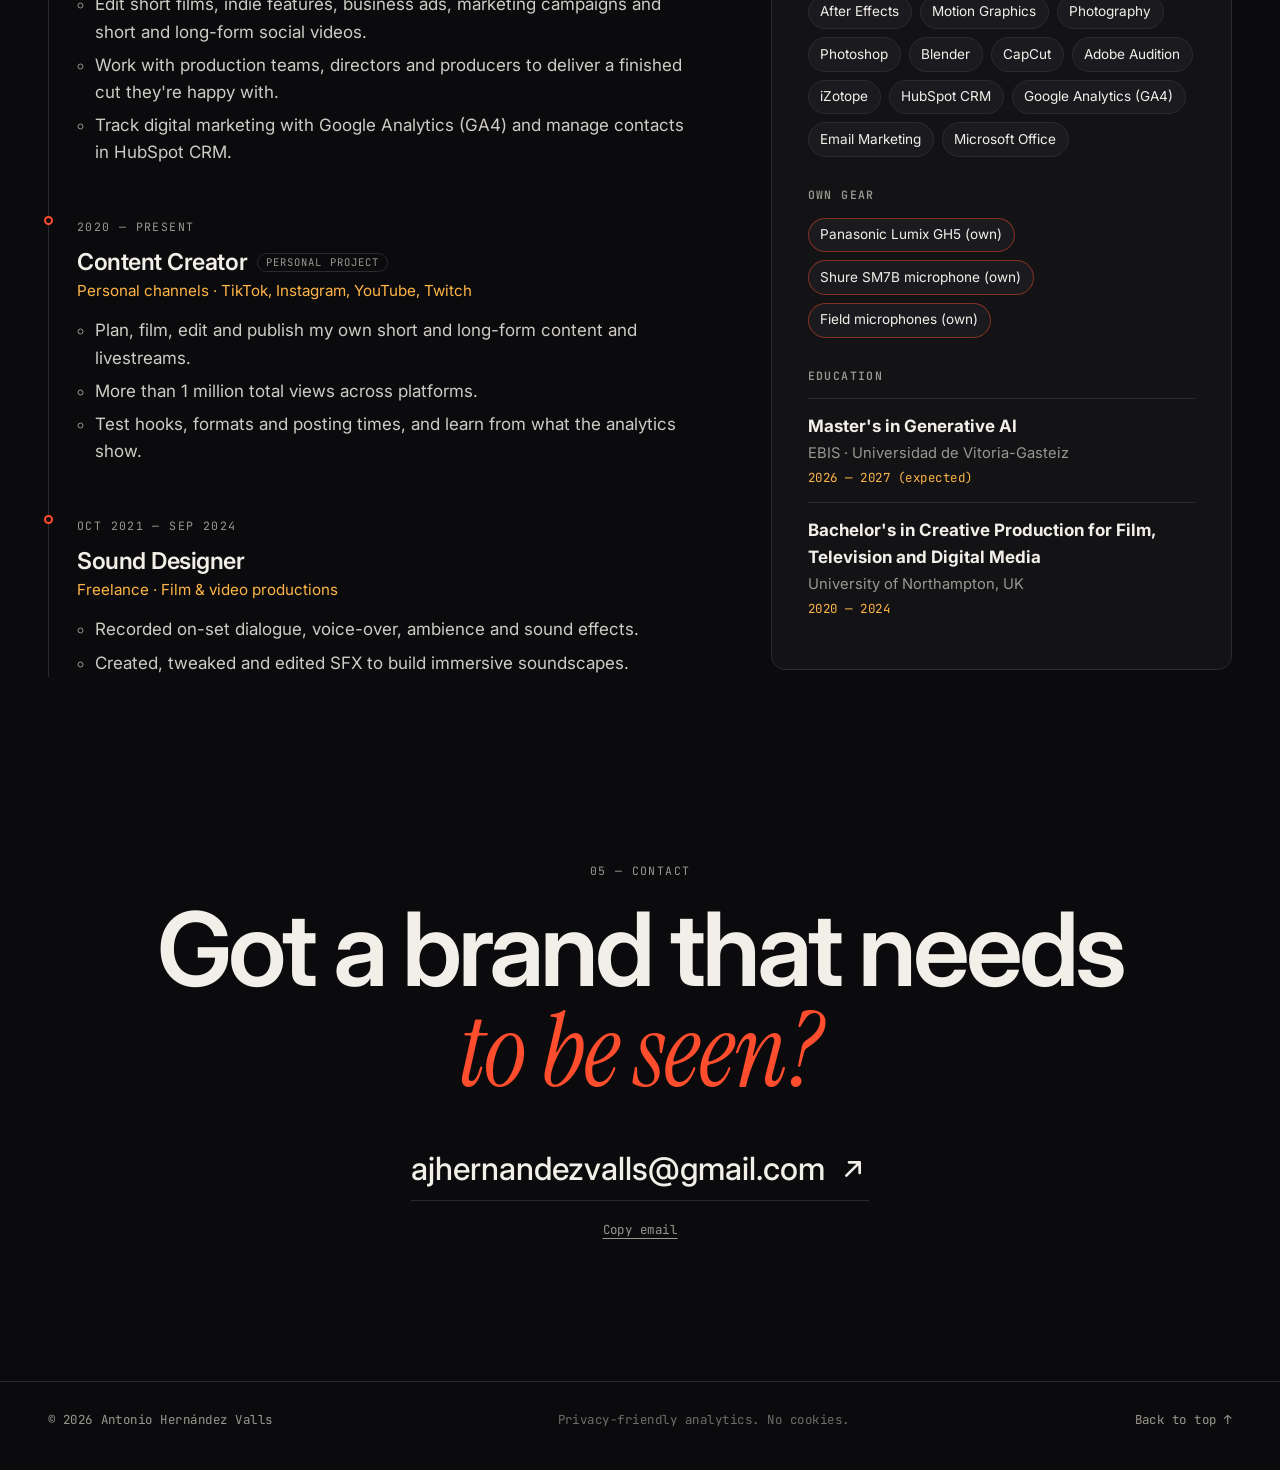
==== commit a3f0d8b0: "Add cookieless GoatCounter analytics with CV and project events Co-Authored-By: Claude Opus 5.5 <nor" ====
--- a/index.html
+++ b/index.html
@@ -18,7 +18,7 @@
   <link rel="preconnect" href="https://fonts.googleapis.com">
   <link rel="preconnect" href="https://fonts.gstatic.com" crossorigin>
   <link href="https://fonts.googleapis.com/css2?family=Instrument+Serif:ital@0;1&family=Inter:wght@400;500;600;700&family=JetBrains+Mono:wght@400;500&display=swap" rel="stylesheet">
-  <link rel="stylesheet" href="css/style.css?v=202610080426">
+  <link rel="stylesheet" href="css/style.css?v=202610101458">
   <link rel="icon" href="data:image/svg+xml,<svg xmlns='http://www.w3.org/2000/svg' viewBox='0 0 32 32'><rect width='32' height='32' rx='6' fill='%230b0b0d'/><circle cx='16' cy='16' r='6' fill='%23ff4d2e'/></svg>">
 </head>
 <body>
@@ -207,6 +207,7 @@
 
   <footer class="footer">
     <span class="mono">© <span id="year"></span> <span data-config="name">Antonio Hernández Valls</span></span>
+    <span class="mono footer__privacy" data-i18n="footer.privacy">Privacy-friendly analytics. No cookies.</span>
     <a class="mono" href="#top" data-i18n="footer.top">Back to top ↑</a>
   </footer>
 
@@ -219,8 +220,10 @@
     </div>
   </dialog>
 
-  <script src="js/config.js?v=202610080426"></script>
-  <script src="js/i18n.js?v=202610080426"></script>
-  <script src="js/main.js?v=202610080426"></script>
+  <!-- Privacy-friendly analytics (GoatCounter): no cookies, no personal data. -->
+  <script data-goatcounter="https://ajmarketing.goatcounter.com/count" async src="https://gc.zgo.at/count.js"></script>
+  <script src="js/config.js?v=202610101458"></script>
+  <script src="js/i18n.js?v=202610101458"></script>
+  <script src="js/main.js?v=202610101458"></script>
 </body>
 </html>
--- a/css/style.css
+++ b/css/style.css
@@ -308,6 +308,7 @@
   border-top: 1px solid var(--line); display: flex; flex-wrap: wrap; justify-content: space-between; gap: 12px; color: var(--muted);
 }
 .footer a { text-decoration: none; }
+.footer__privacy { opacity: .7; }
 .footer a:hover { color: var(--text); }
 
 /* modal */
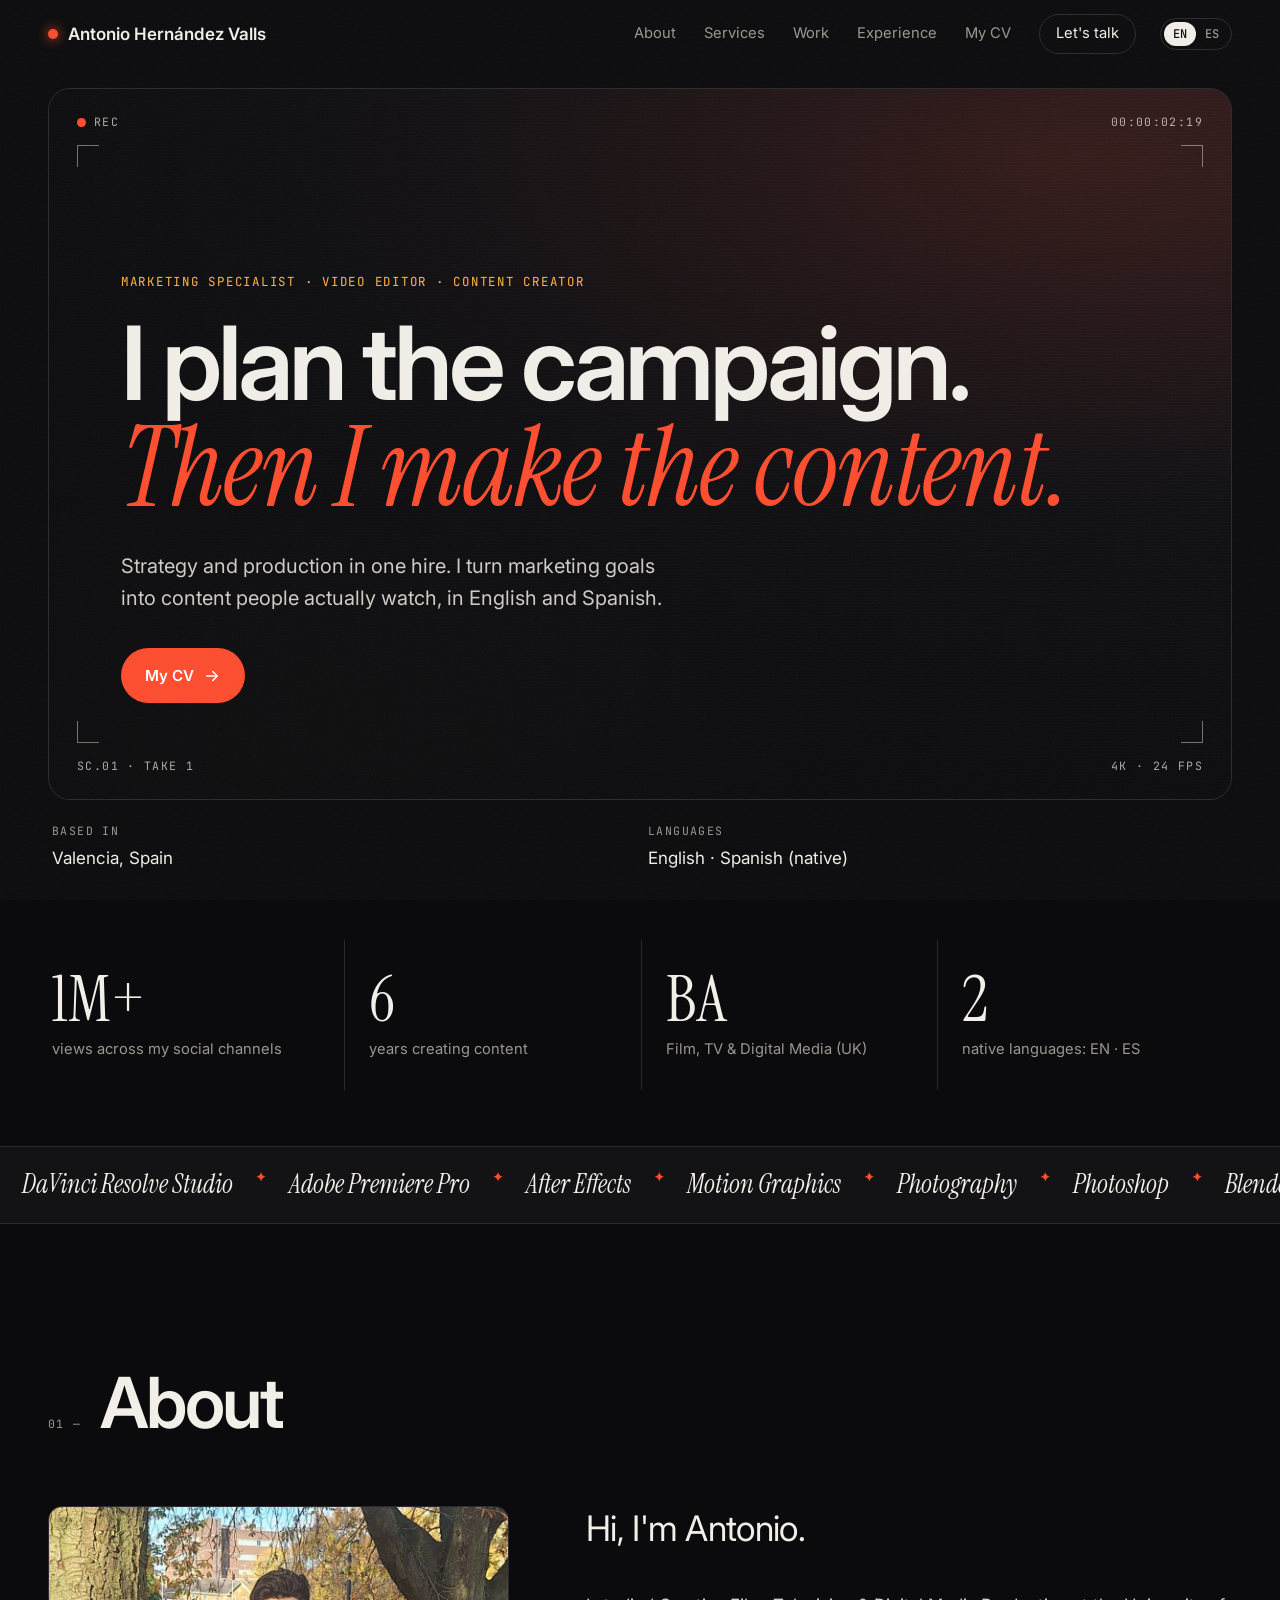
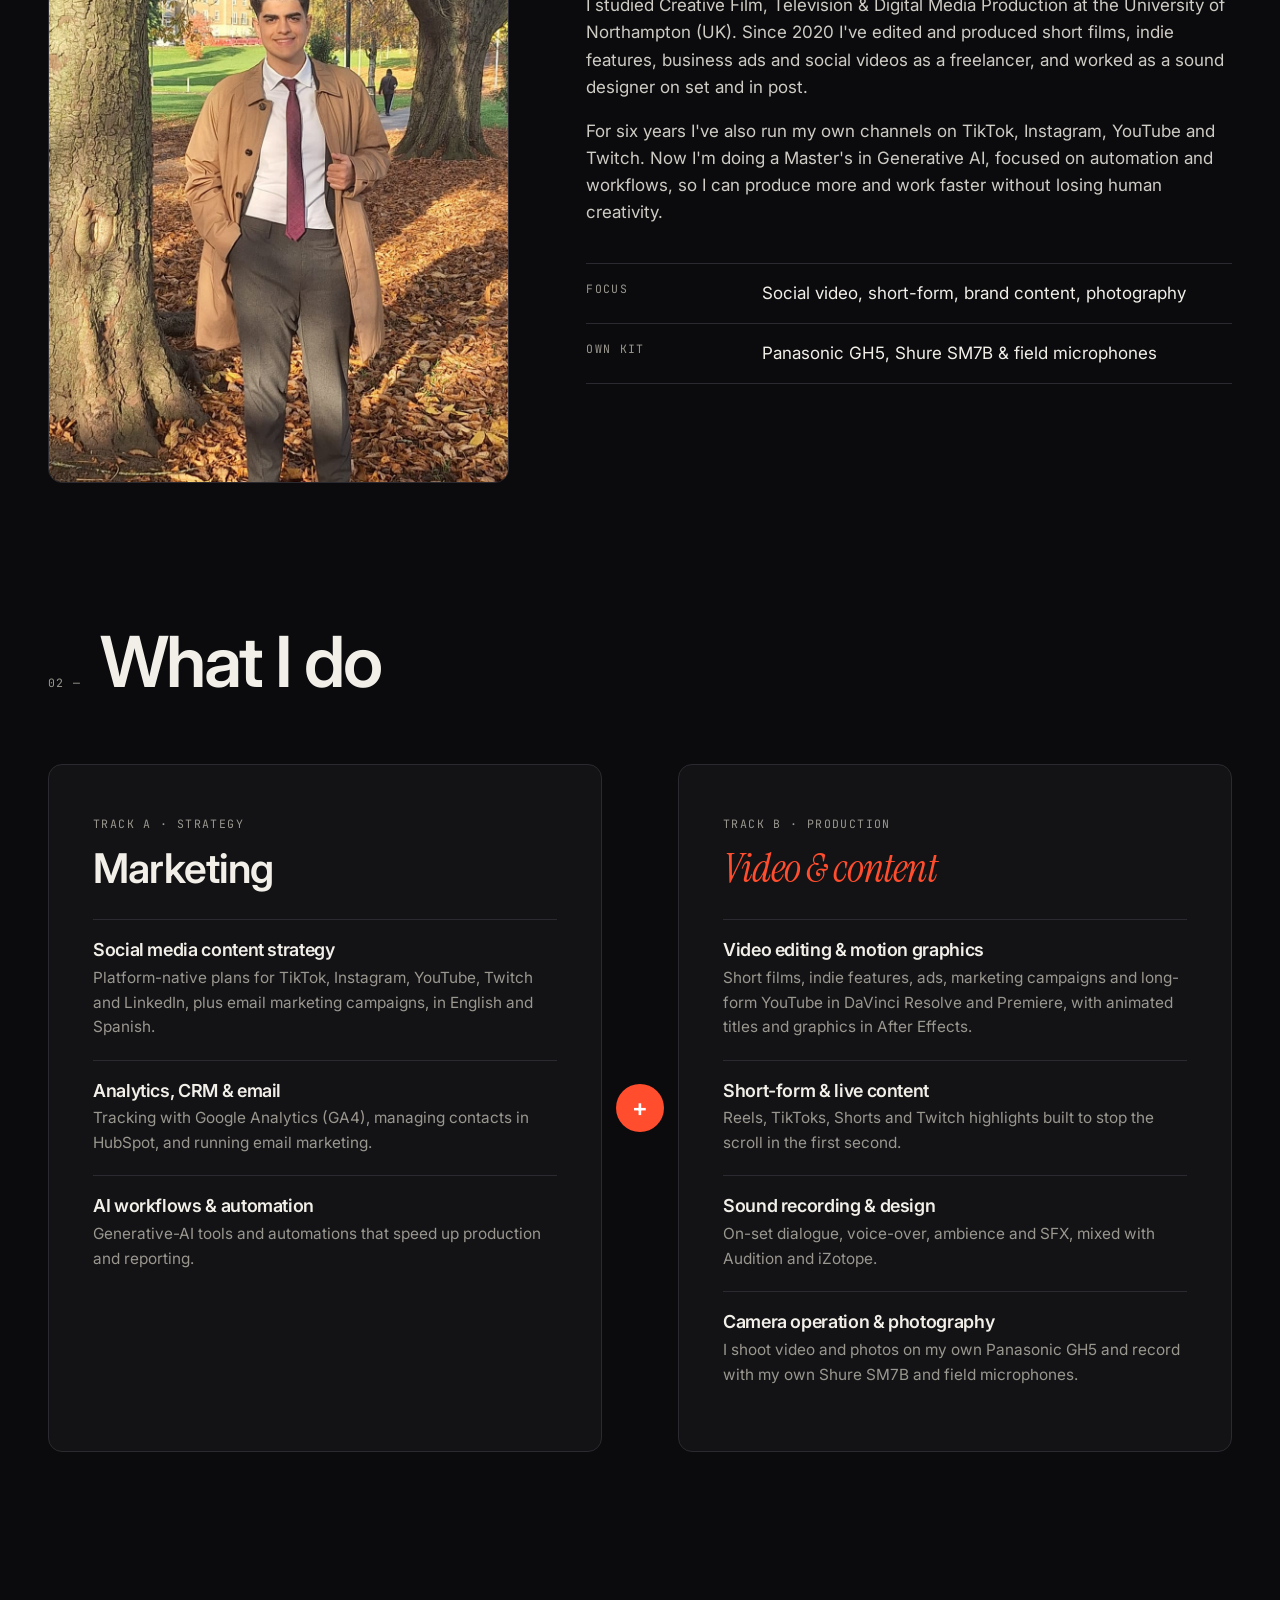
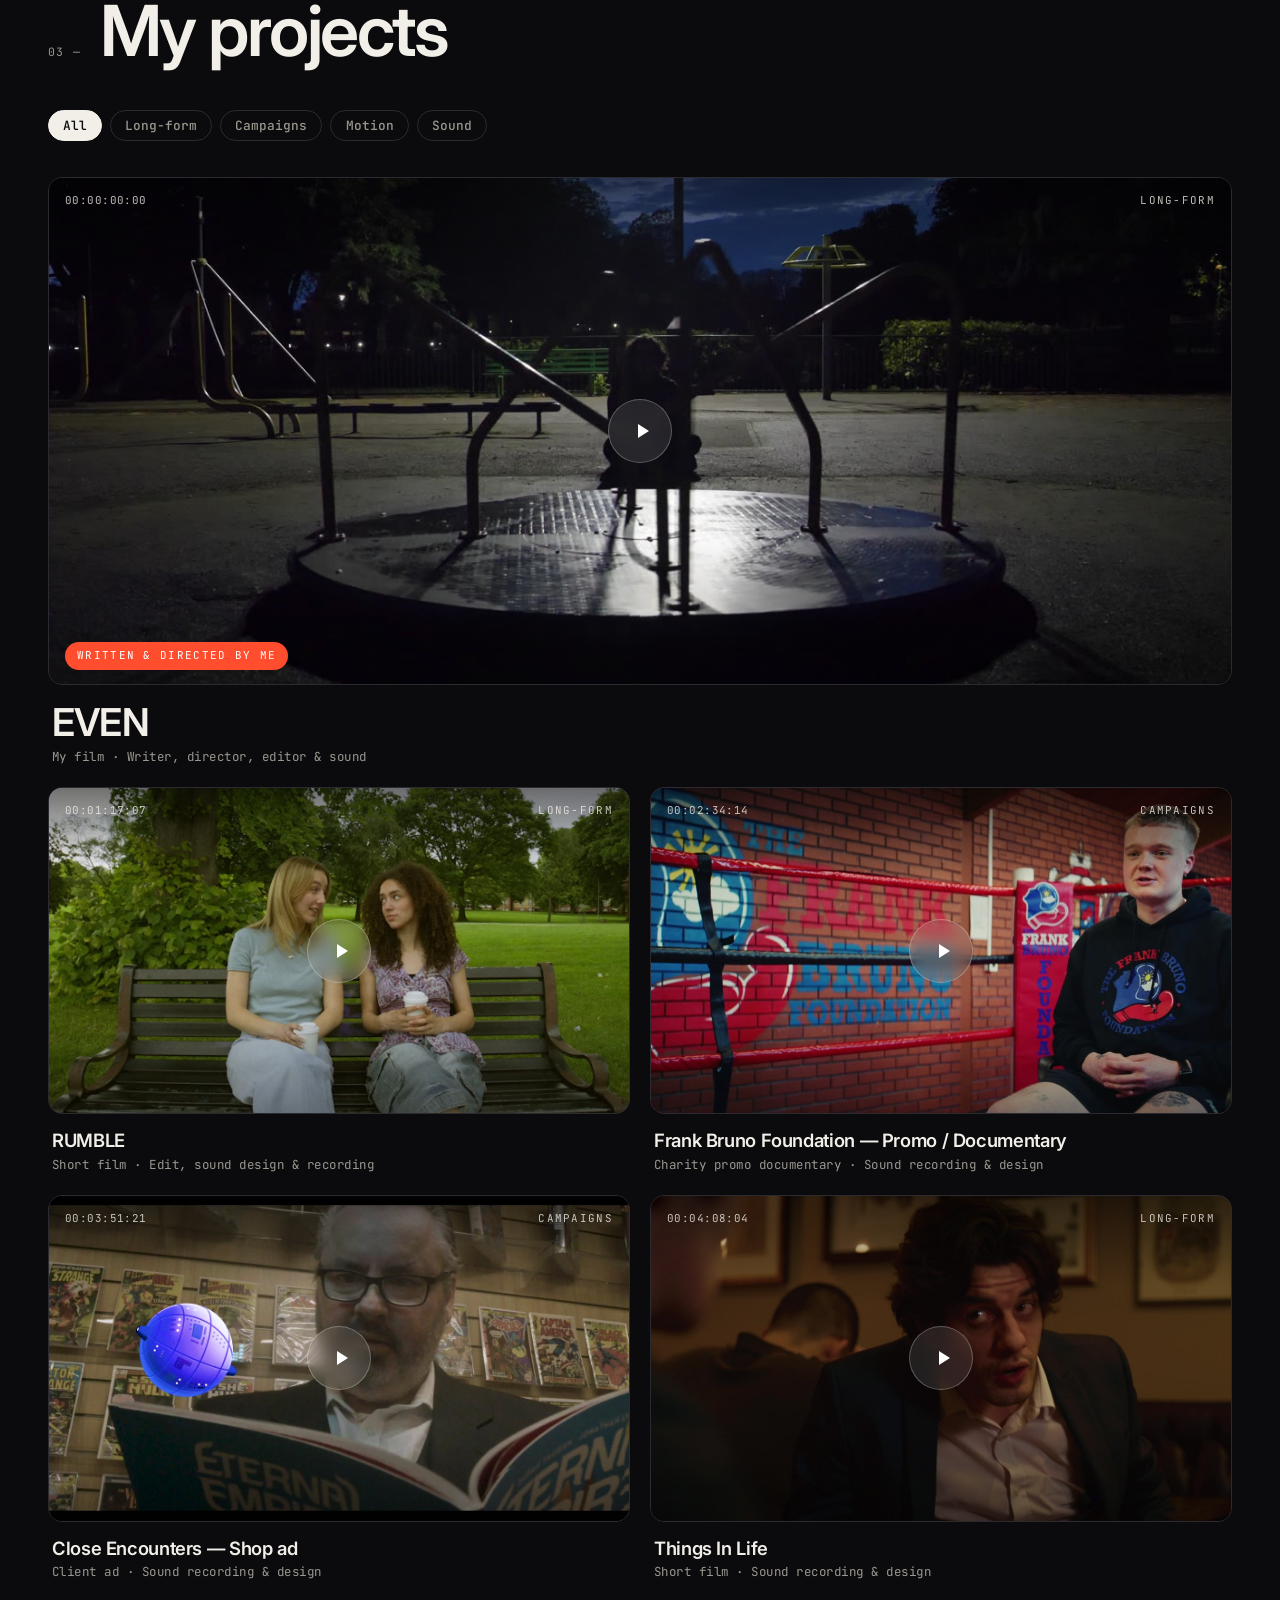
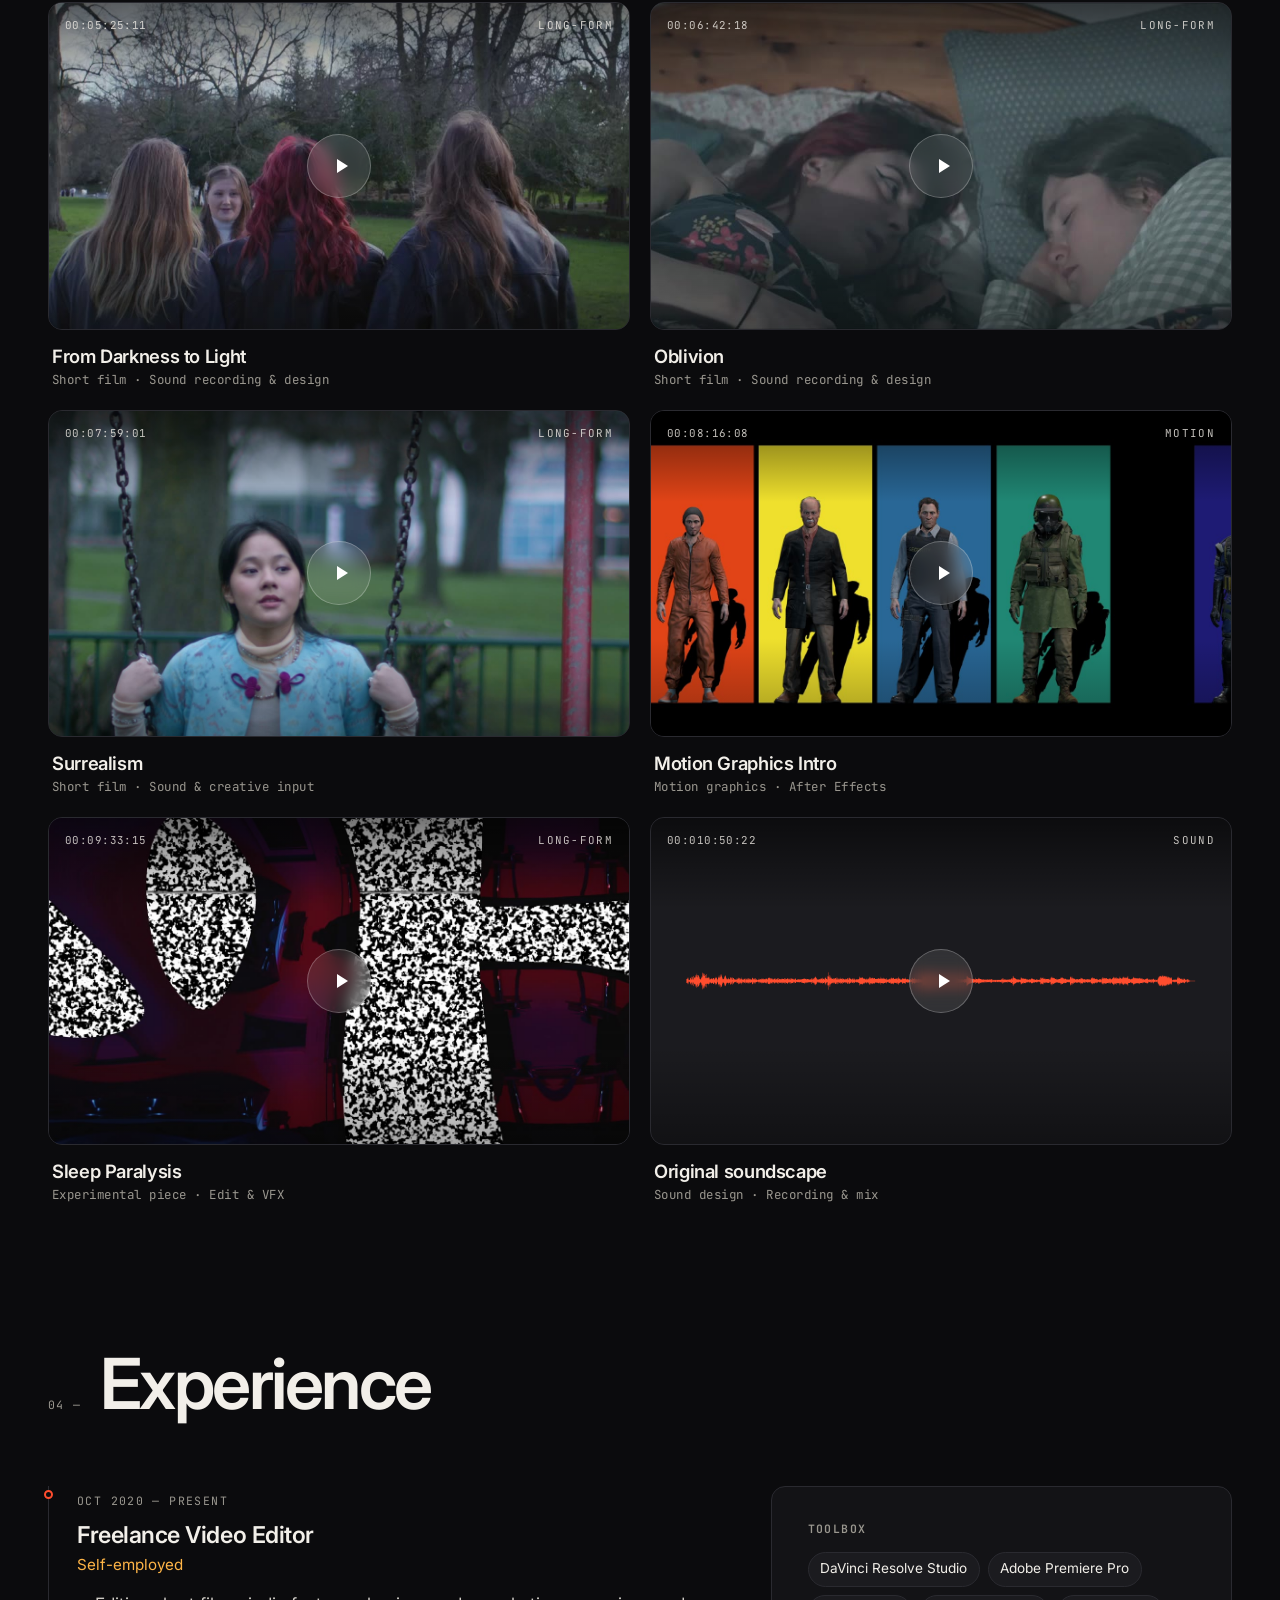
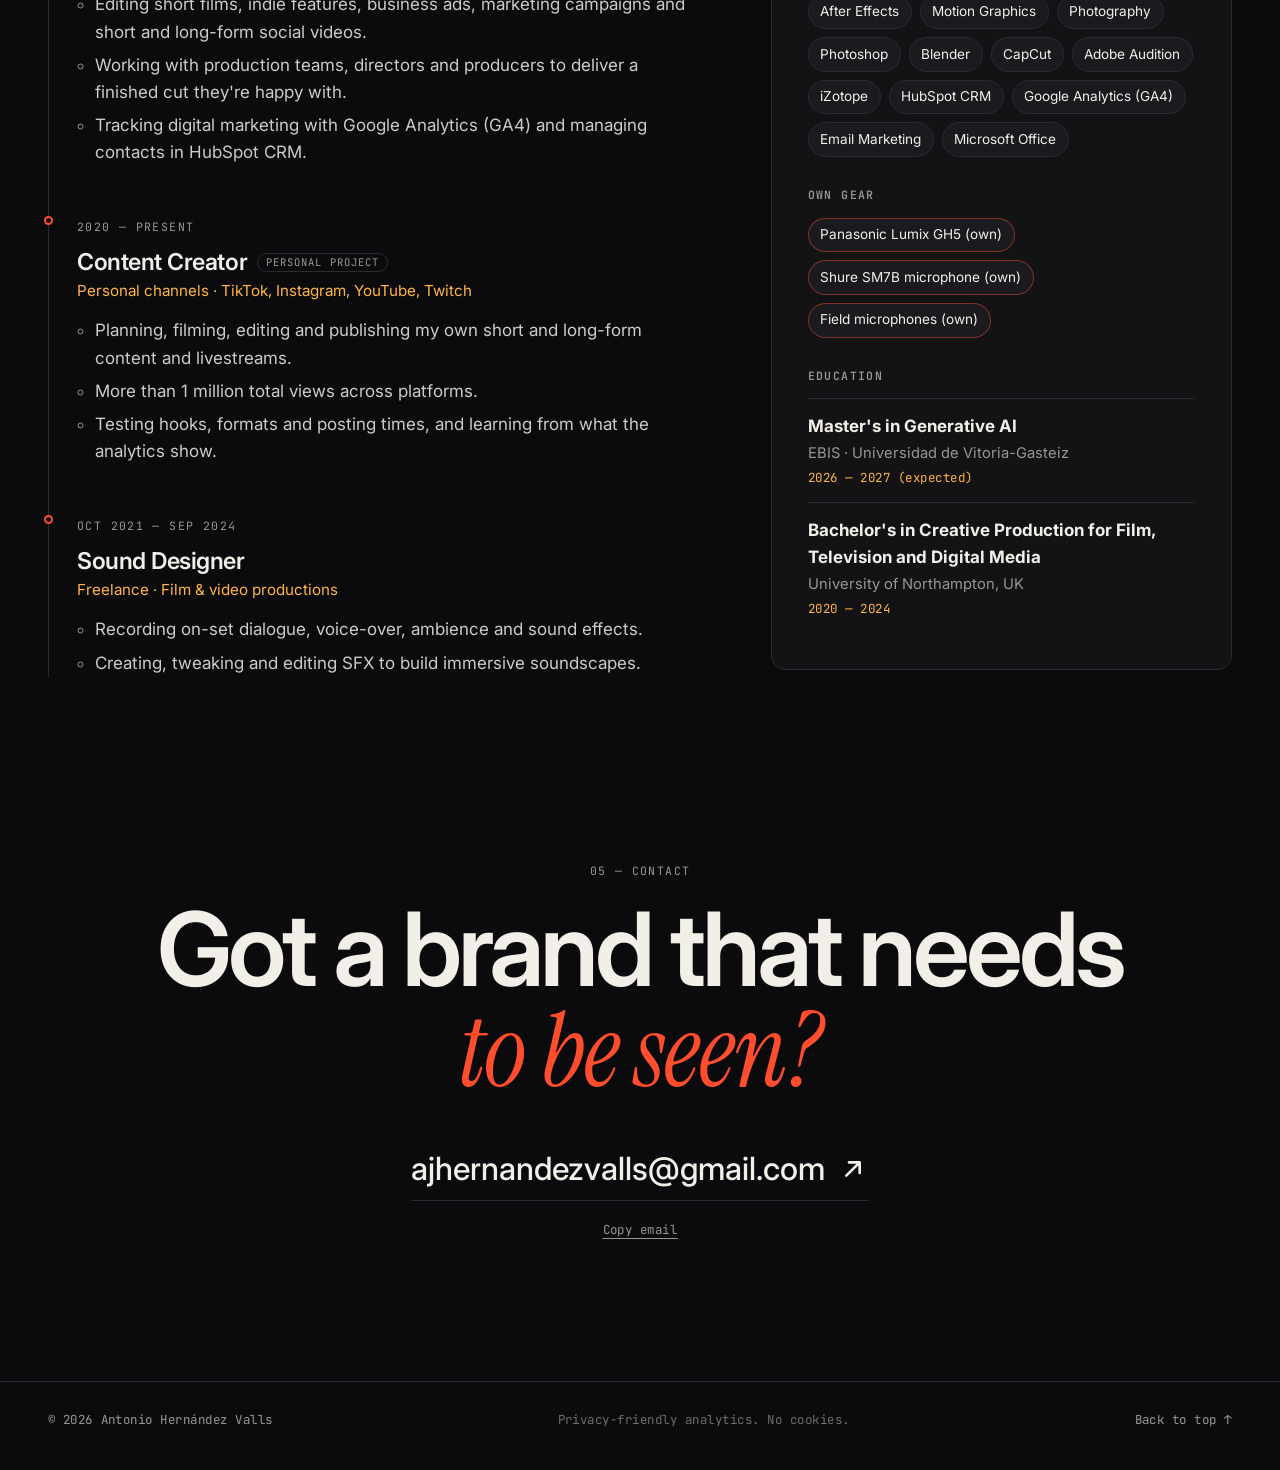
==== commit 1ec9d424: "English CV and site: -ing verb forms in experience bullets Co-Authored-By: Claude Opus 5.5 <noreply@" ====
--- a/index.html
+++ b/index.html
@@ -18,7 +18,7 @@
   <link rel="preconnect" href="https://fonts.googleapis.com">
   <link rel="preconnect" href="https://fonts.gstatic.com" crossorigin>
   <link href="https://fonts.googleapis.com/css2?family=Instrument+Serif:ital@0;1&family=Inter:wght@400;500;600;700&family=JetBrains+Mono:wght@400;500&display=swap" rel="stylesheet">
-  <link rel="stylesheet" href="css/style.css?v=202610101458">
+  <link rel="stylesheet" href="css/style.css?v=202610110213">
   <link rel="icon" href="data:image/svg+xml,<svg xmlns='http://www.w3.org/2000/svg' viewBox='0 0 32 32'><rect width='32' height='32' rx='6' fill='%230b0b0d'/><circle cx='16' cy='16' r='6' fill='%23ff4d2e'/></svg>">
 </head>
 <body>
@@ -222,8 +222,8 @@
 
   <!-- Privacy-friendly analytics (GoatCounter): no cookies, no personal data. -->
   <script data-goatcounter="https://ajmarketing.goatcounter.com/count" async src="https://gc.zgo.at/count.js"></script>
-  <script src="js/config.js?v=202610101458"></script>
-  <script src="js/i18n.js?v=202610101458"></script>
-  <script src="js/main.js?v=202610101458"></script>
+  <script src="js/config.js?v=202610110213"></script>
+  <script src="js/i18n.js?v=202610110213"></script>
+  <script src="js/main.js?v=202610110213"></script>
 </body>
 </html>
